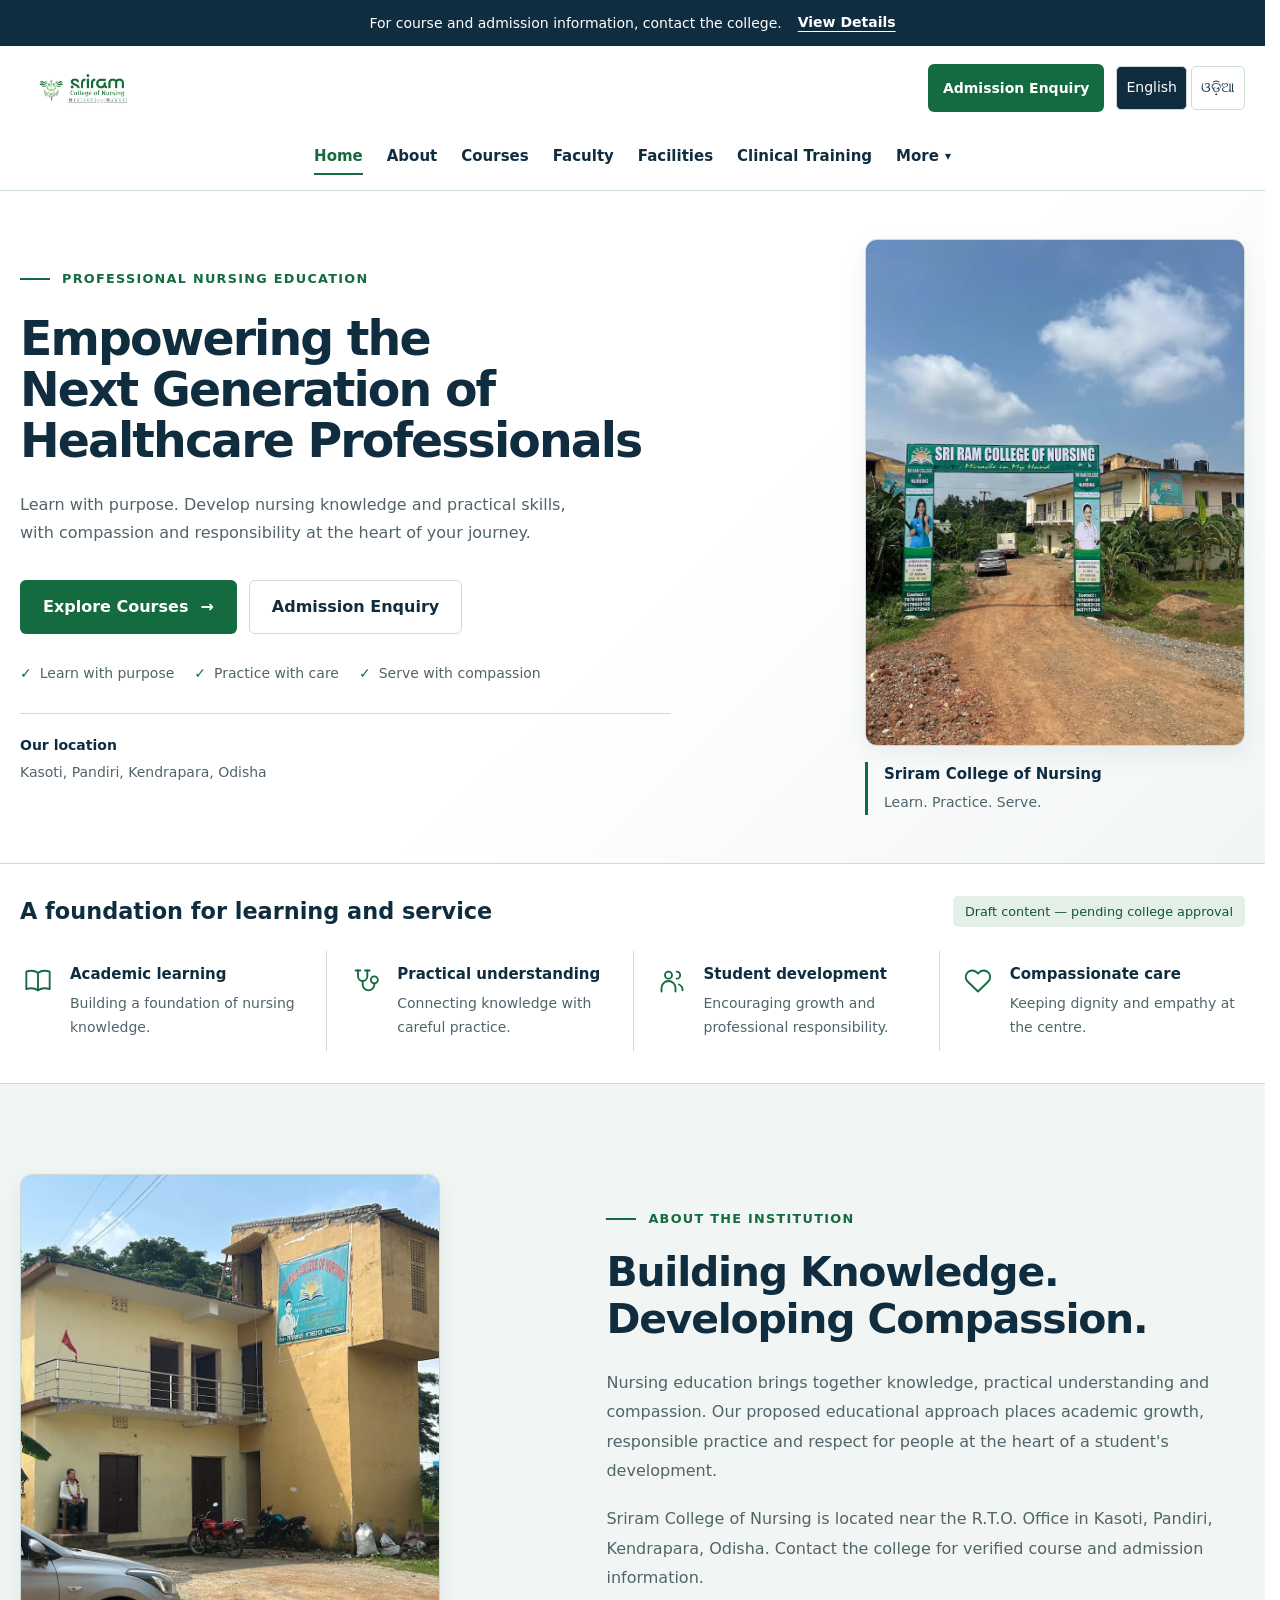
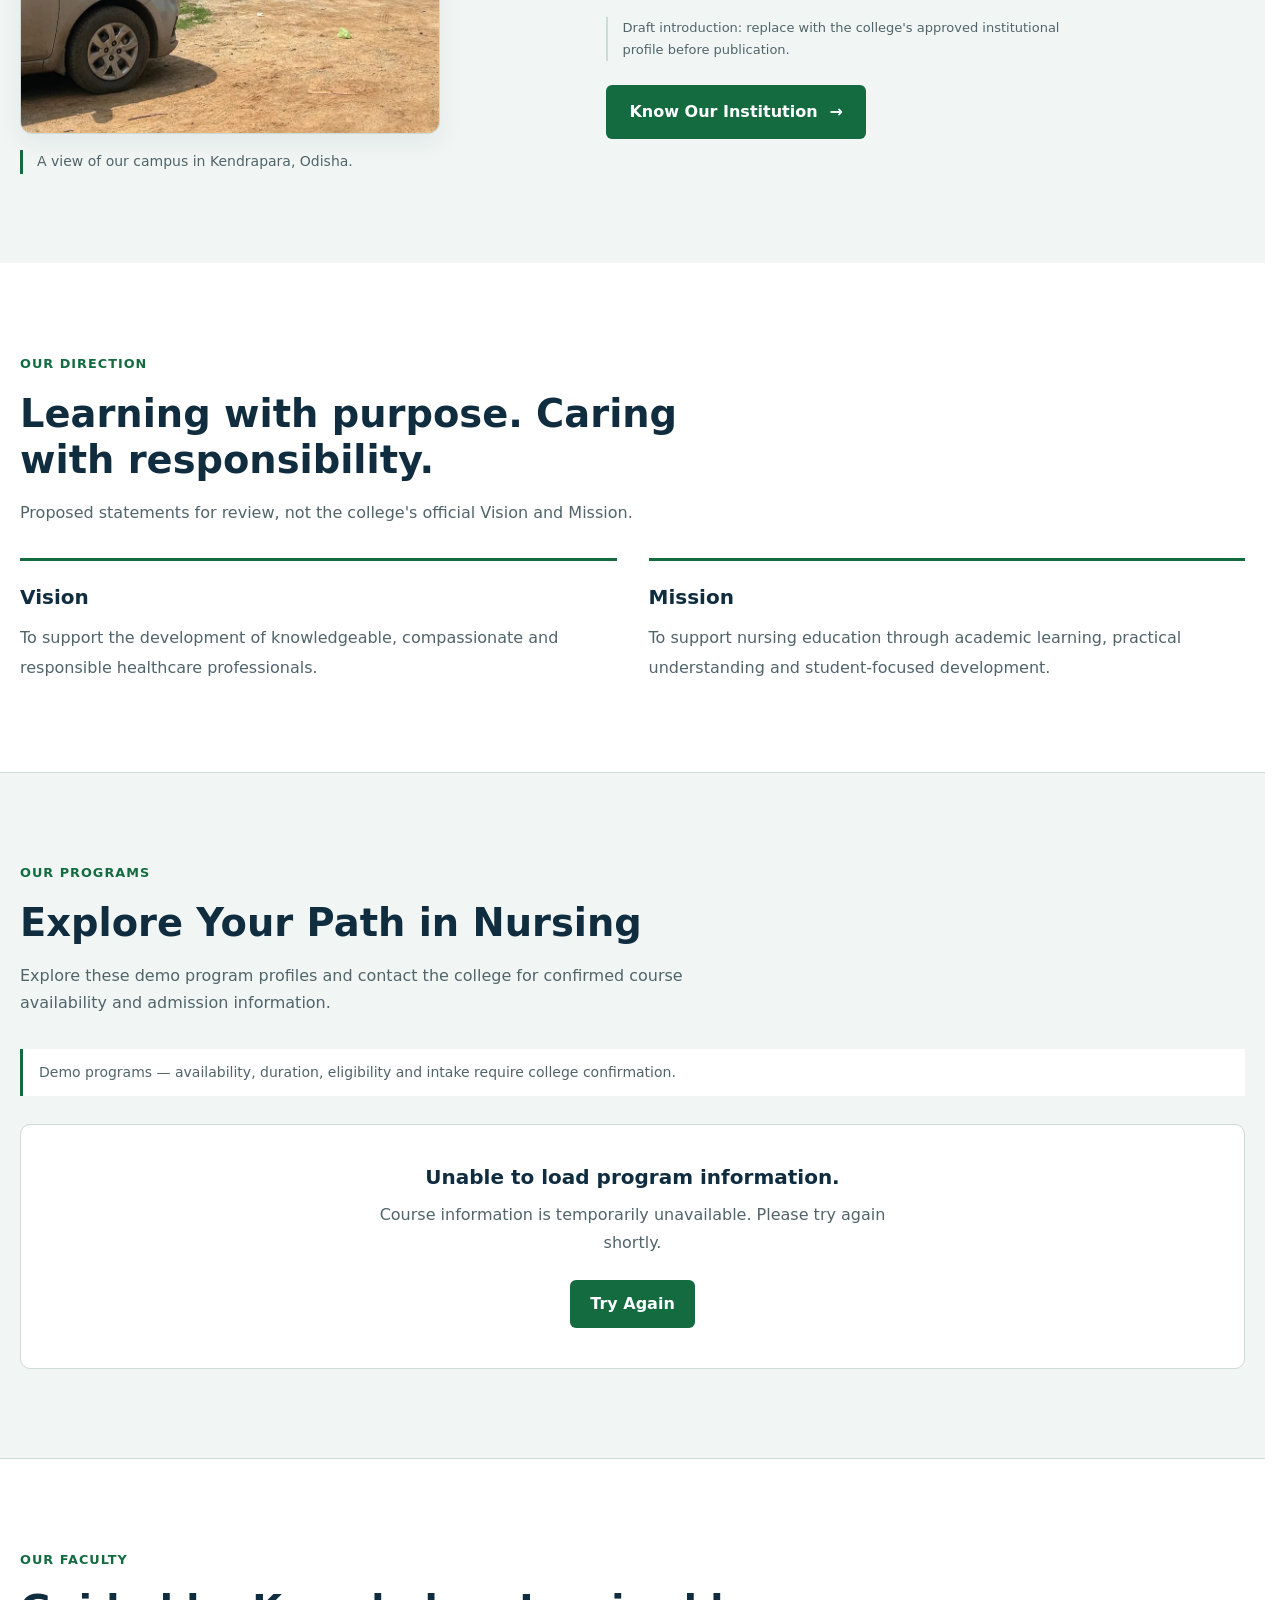
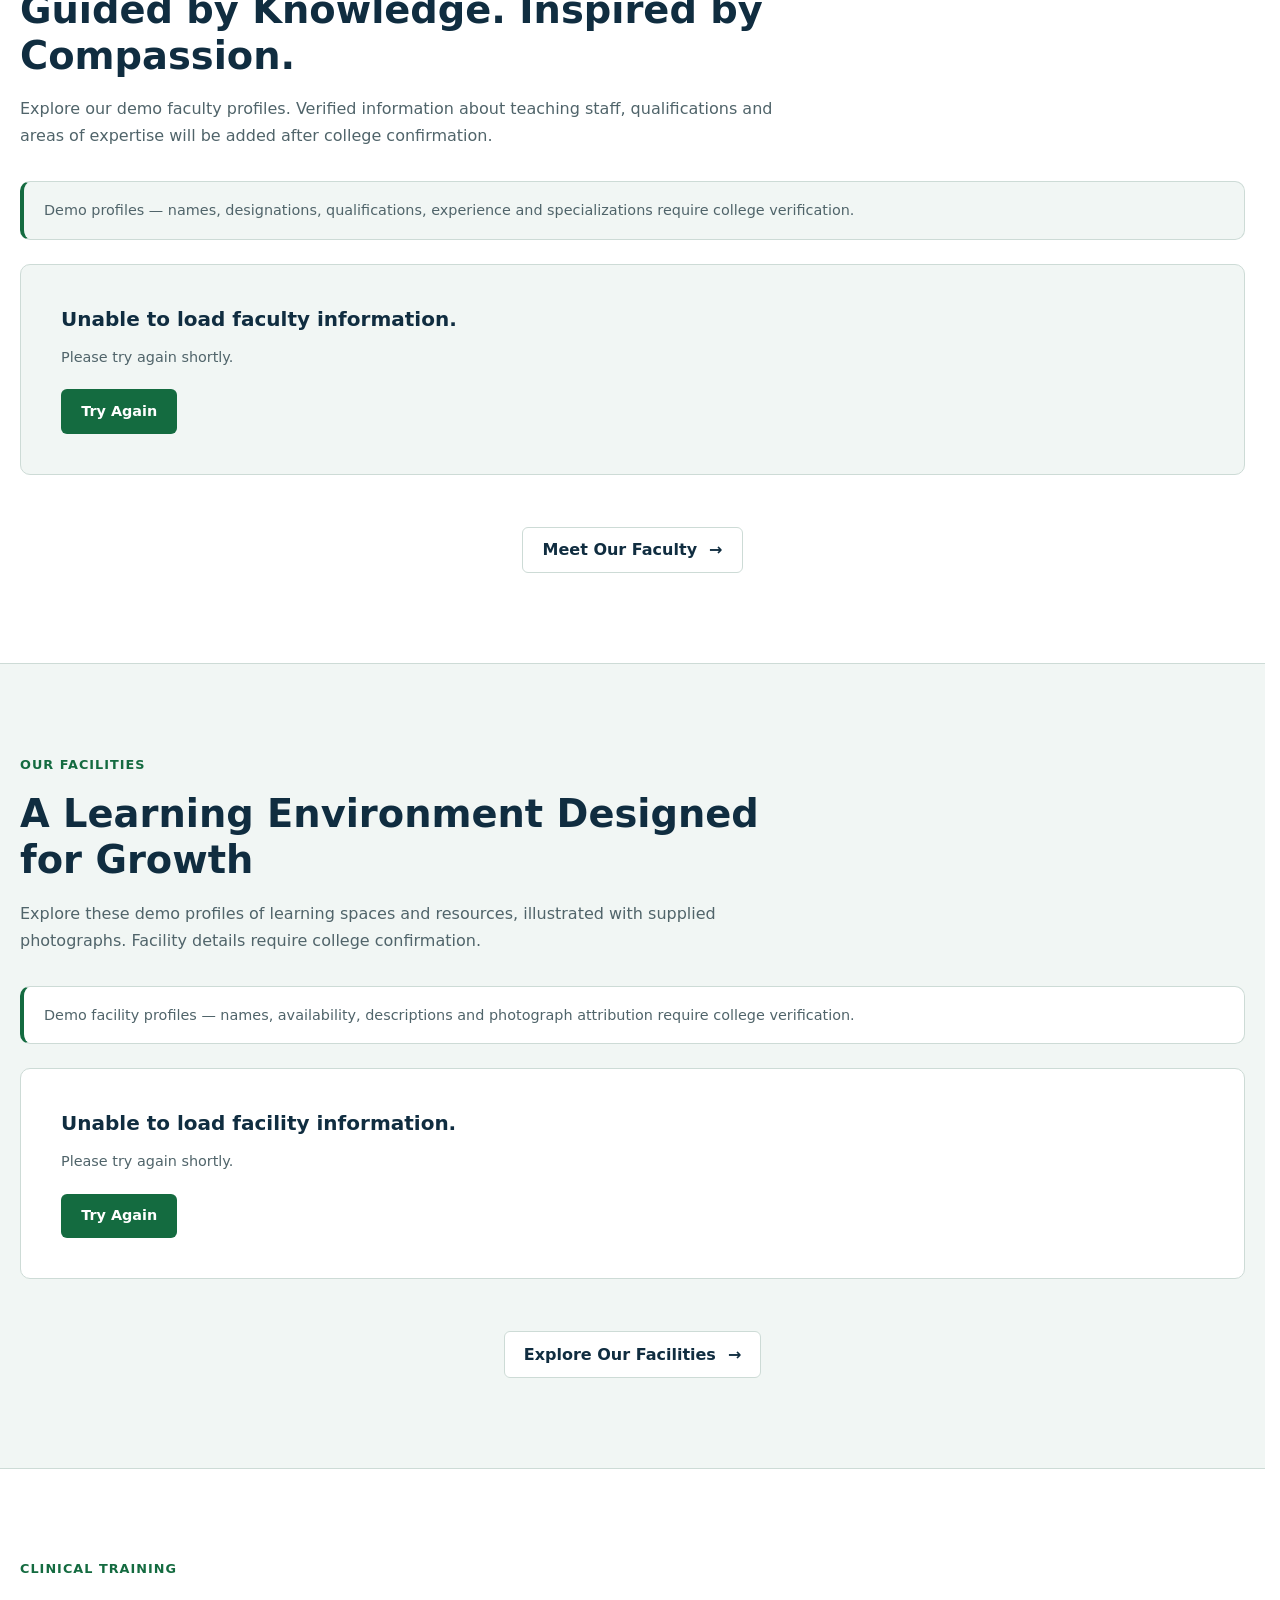
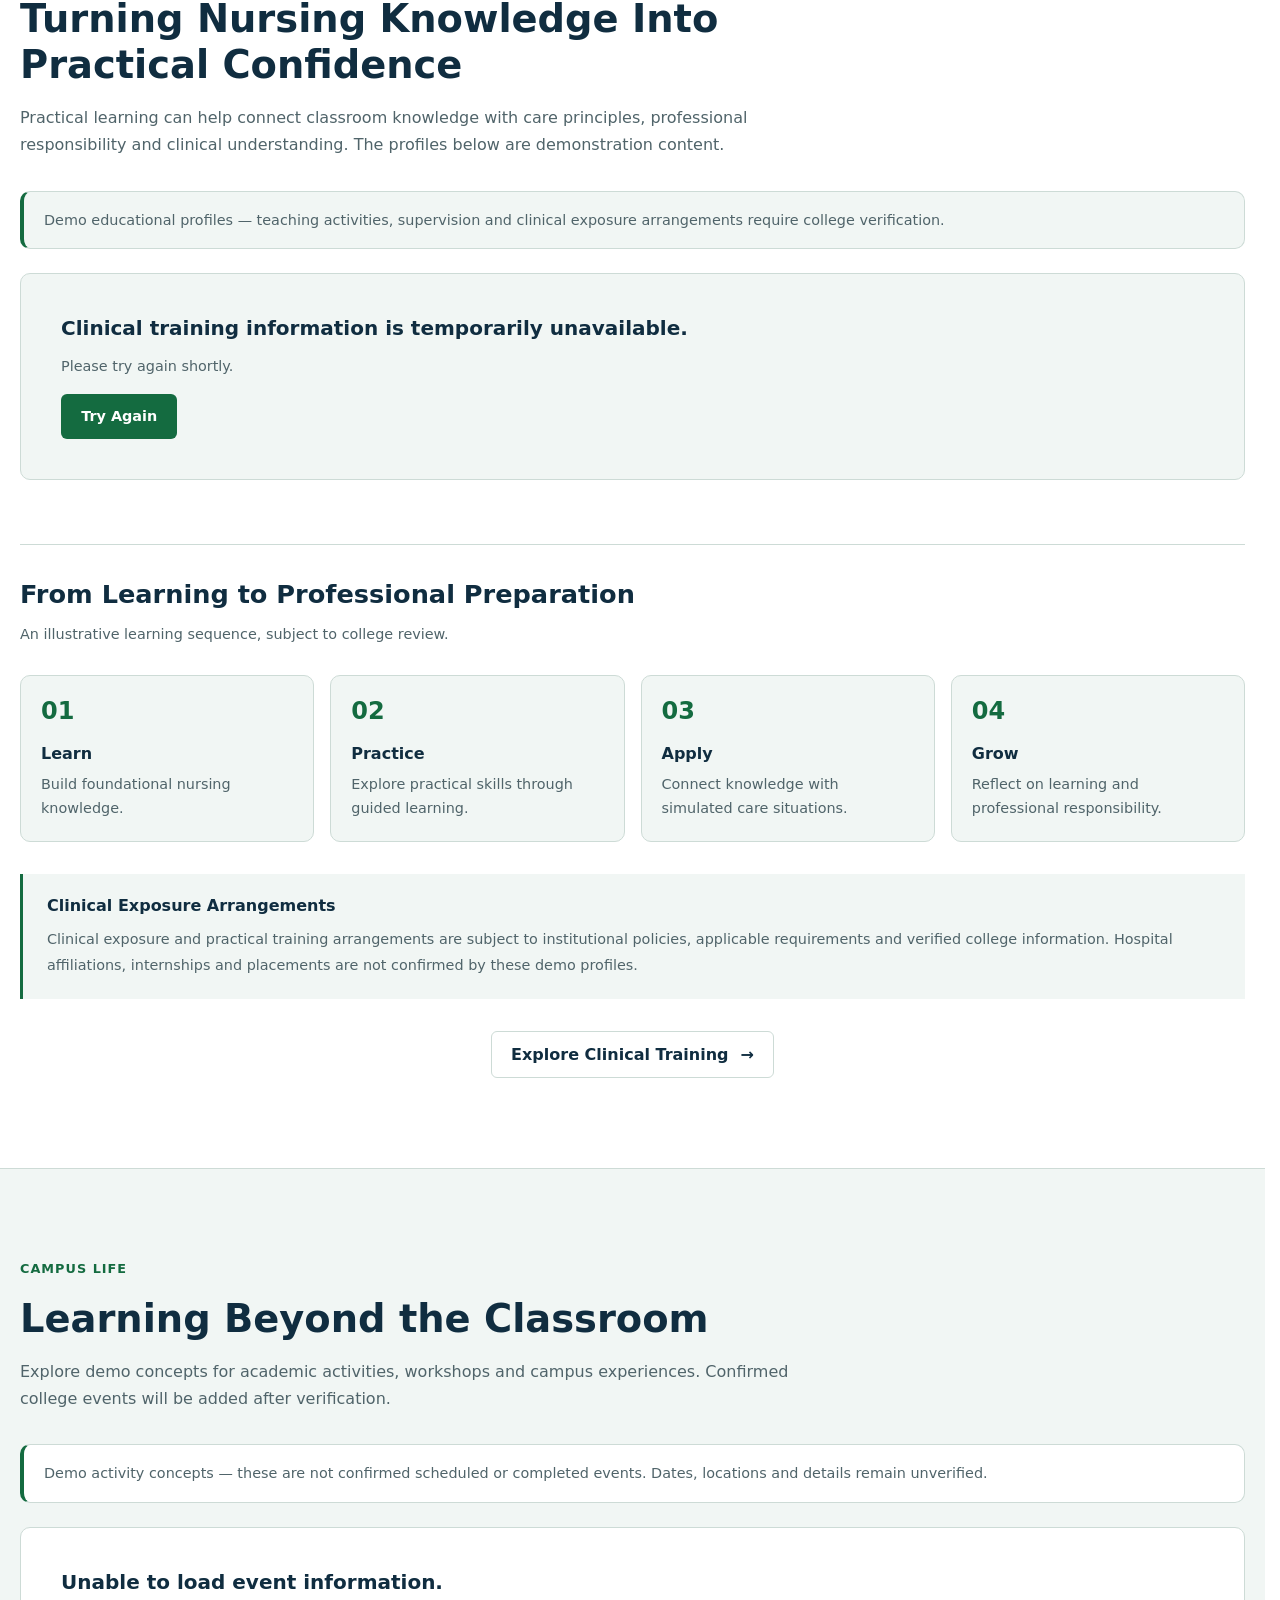
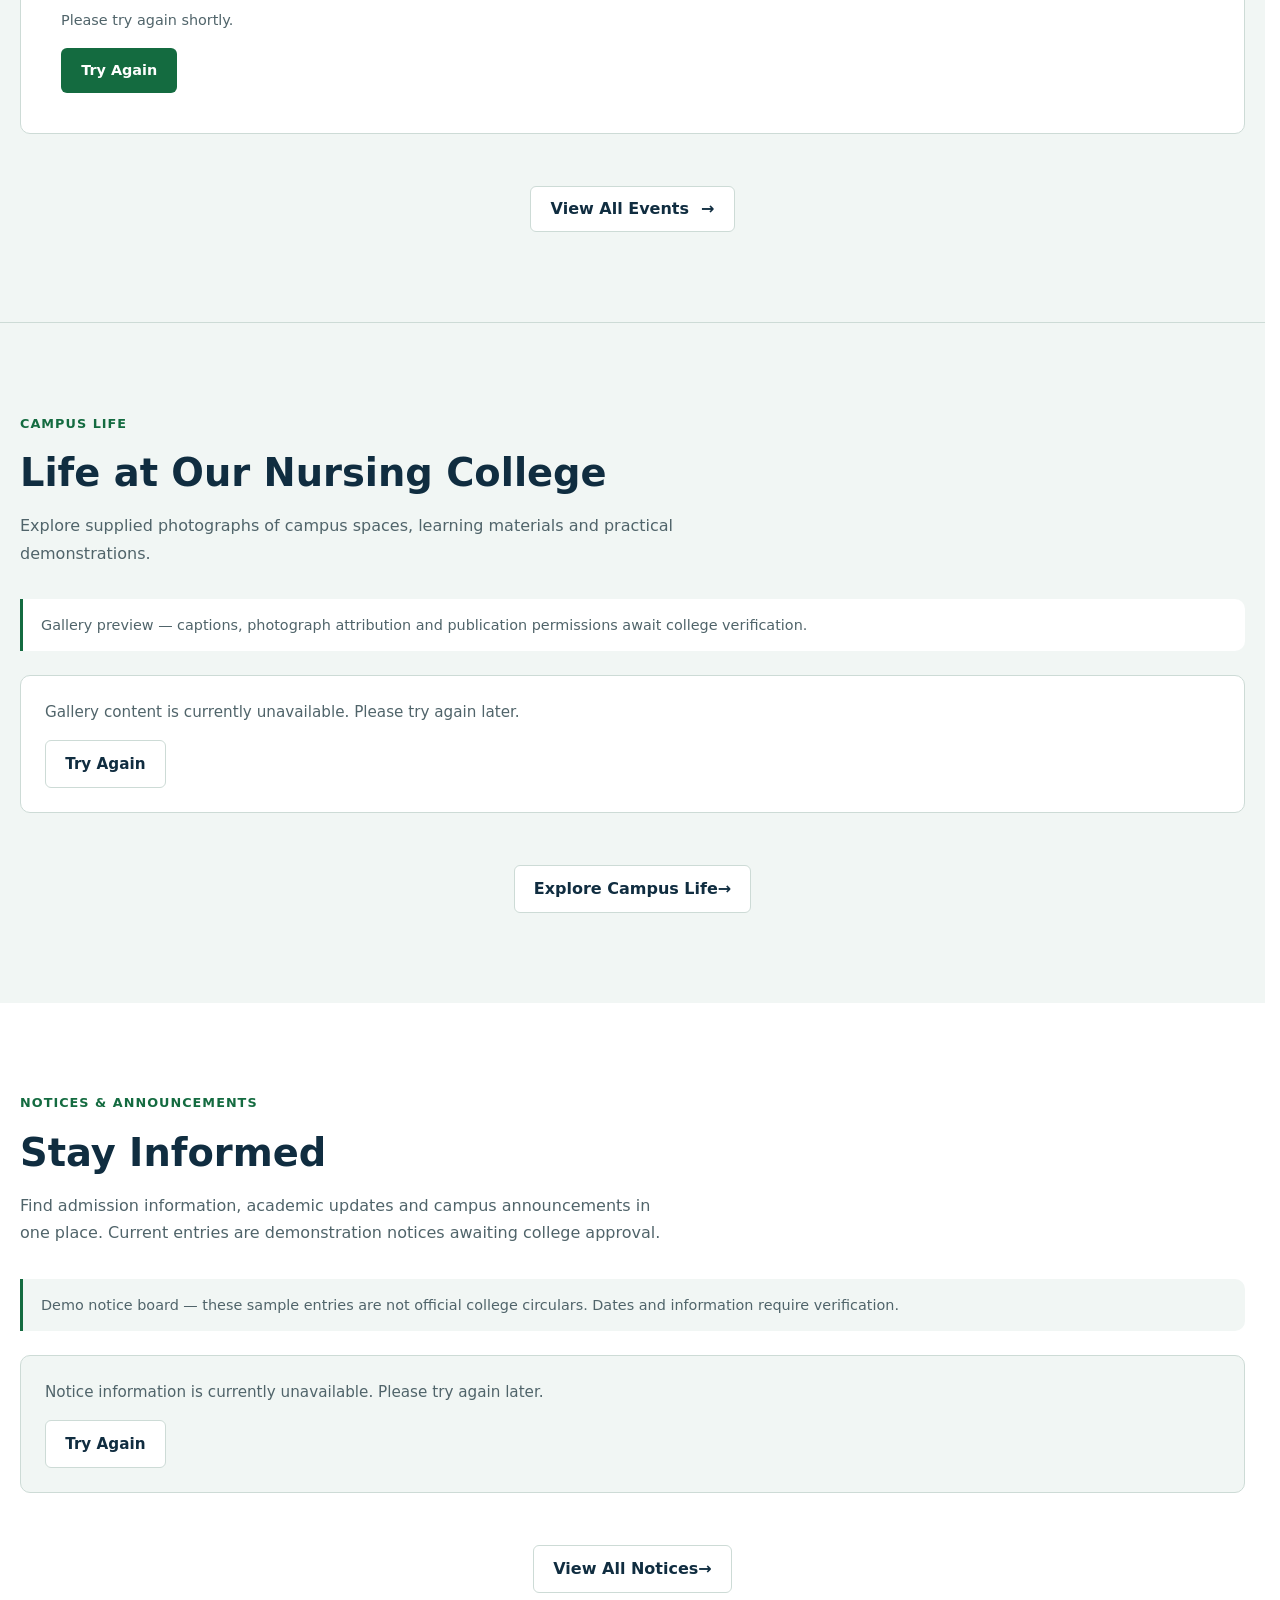
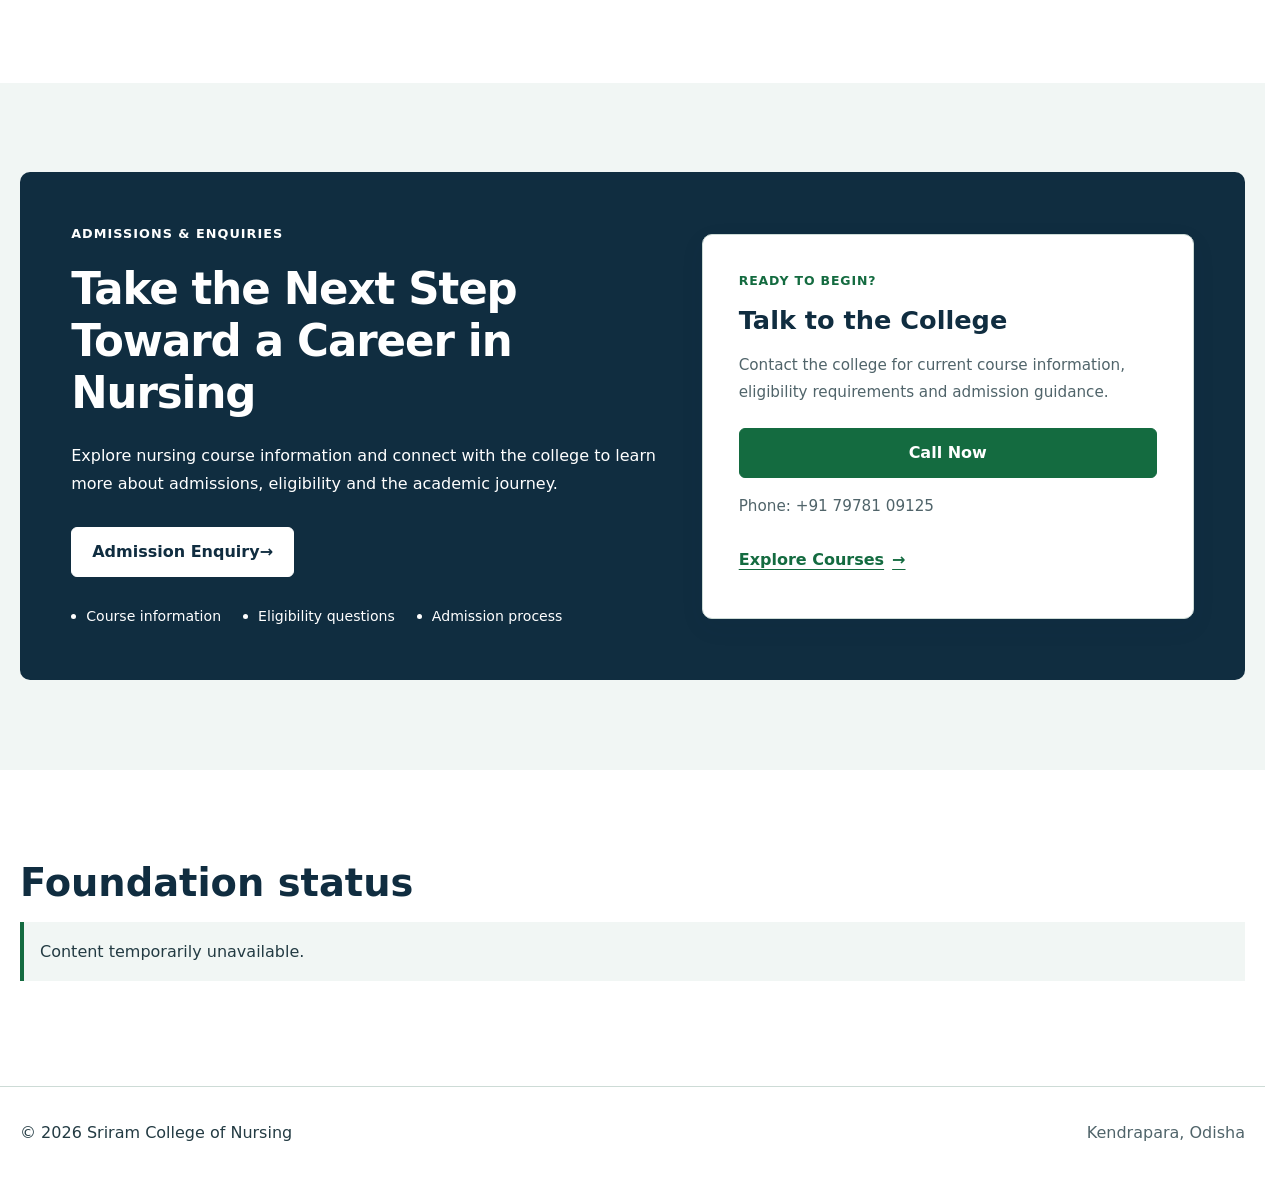
==== frontend/index.html @ dc79f6b2 "Initial commit with Vercel configuration" ====
<!doctype html>
<html lang="en">
<head>
  <meta charset="utf-8">
  <meta name="viewport" content="width=device-width, initial-scale=1">

  <title>Sriram College of Nursing | Nursing Education in Kendrapara</title>
  <meta
    name="description"
    content="Explore Sriram College of Nursing in Kasoti, Pandiri, Kendrapara, Odisha. Contact the college for verified course and admission information."
  >
  <meta name="robots" content="noindex,nofollow">
  <meta name="theme-color" content="#102d40">

  <!-- CHANGE BEFORE PUBLISHING:
       Replace example.invalid with the approved domain.
       Remove noindex after verifying all public content. -->
  <link rel="canonical" href="https://example.invalid/">
  <meta property="og:title" content="Sriram College of Nursing">
  <meta
    property="og:description"
    content="Nursing education in Kendrapara, Odisha. Contact the college for course and admission information."
  >
  <meta property="og:type" content="website">
  <meta property="og:url" content="https://example.invalid/">
  <meta
    property="og:image"
    content="https://example.invalid/assets/images/hero/campus-entrance.jpeg"
  >

  <!-- CHANGE BEFORE PUBLISHING: use an approved college favicon. -->
  <link rel="icon" href="assets/icons/favicon.svg" type="image/svg+xml">

  <link rel="stylesheet" href="css/style.css">
  <link rel="stylesheet" href="css/responsive.css">
  <link rel="stylesheet" href="css/animations.css">

  <script defer src="js/api.js"></script>
  <script defer src="js/main.js"></script>
  <script defer src="js/home.js"></script>
  <script defer src="js/courses.js"></script>
  <script defer src="js/faculty.js"></script>
  <script defer src="js/facilities.js"></script>
  <script defer src="js/clinical-training.js"></script>
  <script defer src="js/events.js"></script>
  <script defer src="js/gallery.js"></script>
  <script defer src="js/notices.js"></script>

  <!-- Add js/faculty.js here after creating that file in the next steps. -->
</head>

<body>
  <a class="skip-link" href="#main" data-i18n="skip">
    Skip to content
  </a>

  <!-- main.js replaces this fallback with shared navigation. -->
  <header class="site-header" id="site-header">
    <div class="announcement-bar">
      <div class="container">
        <!-- CHANGE BEFORE PUBLISHING: use an approved announcement. -->
        <p class="announcement-text">
          For course and admission information, contact the college.
        </p>
      </div>
    </div>

    <nav class="main-navbar" aria-label="Primary navigation">
      <div class="container navbar-inner">
        <a
          class="navbar-brand"
          href="index.html"
          aria-label="Sriram College of Nursing home"
        >
          <img
            class="navbar-logo"
            src="assets/images/logo/college-logo.jpeg"
            alt="Sriram College of Nursing — Healing Hands"
            width="864"
            height="417"
          >
        </a>

        <div class="header-fallback-links">
          <a href="index.html">Home</a>
          <a href="contact.html">Contact</a>
        </div>

        <div
          class="language-switch"
          role="group"
          aria-label="Choose language / ଭାଷା ବାଛନ୍ତୁ"
        >
          <button
            type="button"
            data-language="en"
            aria-pressed="true"
            lang="en"
          >
            English
          </button>

          <button
            type="button"
            data-language="or"
            aria-pressed="false"
            lang="or"
          >
            ଓଡ଼ିଆ
          </button>
        </div>
      </div>
    </nav>
  </header>

  <main id="main" tabindex="-1">

    <!-- HERO
         CHANGE BEFORE PUBLISHING: approve introductory copy. -->
    <section class="college-hero" aria-labelledby="hero-title">
      <div class="container college-hero-grid">
        <div class="college-hero-content">
          <p class="hero-eyebrow" data-hero-text="eyebrow">
            Professional Nursing Education
          </p>

          <h1 class="hero-title" id="hero-title" data-hero-text="title">
            Empowering the Next Generation of Healthcare Professionals
          </h1>

          <p class="hero-description" data-hero-text="description">
            Learn with purpose. Develop nursing knowledge and practical
            skills, with compassion and responsibility at the heart
            of your journey.
          </p>

          <div class="hero-actions">
            <a
              class="btn btn-primary hero-button"
              href="courses.html"
              data-header-link
            >
              <span data-hero-text="explore">Explore Courses</span>
              <span class="hero-button-arrow" aria-hidden="true">→</span>
            </a>

            <a
              class="btn btn-secondary hero-button"
              href="contact.html#admission"
              data-admission-link
              data-header-link
            >
              <span data-hero-text="admission">Admission Enquiry</span>
            </a>
          </div>

          <ul class="hero-values" aria-label="Educational values">
            <li>
              <span class="hero-value-mark" aria-hidden="true">✓</span>
              <span data-hero-text="valueLearn">Learn with purpose</span>
            </li>
            <li>
              <span class="hero-value-mark" aria-hidden="true">✓</span>
              <span data-hero-text="valuePractice">Practice with care</span>
            </li>
            <li>
              <span class="hero-value-mark" aria-hidden="true">✓</span>
              <span data-hero-text="valueServe">Serve with compassion</span>
            </li>
          </ul>

          <p class="hero-location">
            <span class="hero-location-label" data-hero-text="locationLabel">
              Our location
            </span>
            <span data-hero-text="location">
              Kasoti, Pandiri, Kendrapara, Odisha
            </span>
          </p>
        </div>

        <figure class="hero-visual">
          <div class="hero-image-frame">
            <img
              class="hero-campus-image"
              id="hero-campus-image"
              src="assets/images/hero/campus-entrance.jpeg"
              alt="Entrance gate and campus buildings of Sriram College of Nursing"
              width="864"
              height="1152"
              loading="eager"
              decoding="async"
              fetchpriority="high"
            >

            <div class="hero-image-fallback" hidden>
              <span class="hero-fallback-name" data-hero-text="collegeName">
                Sriram College of Nursing
              </span>
              <p data-hero-text="imageUnavailable">
                Campus photograph temporarily unavailable.
              </p>
            </div>
          </div>

          <figcaption class="hero-image-caption">
            <span class="hero-caption-title" data-hero-text="collegeName">
              Sriram College of Nursing
            </span>
            <span class="hero-caption-subtitle" data-hero-text="caption">
              Learn. Practice. Serve.
            </span>
          </figcaption>
        </figure>
      </div>
    </section>

    <!-- TRUST INFORMATION
         CHANGE BEFORE PUBLISHING: approve educational focus. -->
    <section
      class="institution-trust"
      aria-labelledby="institution-trust-title"
    >
      <div class="container">
        <div class="trust-strip-heading">
          <h2
            id="institution-trust-title"
            data-institution-text="trustTitle"
          >
            A foundation for learning and service
          </h2>

          <span class="badge" data-institution-text="draftLabel">
            Draft content — pending college approval
          </span>
        </div>

        <ul class="institution-trust-grid">
          <li class="institution-trust-item" data-reveal>
            <span class="institution-trust-icon" aria-hidden="true">
              <svg
                width="28" height="28" viewBox="0 0 24 24"
                fill="none" stroke="currentColor" stroke-width="1.6"
                stroke-linecap="round" stroke-linejoin="round"
                focusable="false"
              >
                <path d="M12 5v15"></path>
                <path d="M12 5C9 3 5 3 2 4v15c3-1 7-1 10 1"></path>
                <path d="M12 5c3-2 7-2 10-1v15c-3-1-7-1-10 1"></path>
              </svg>
            </span>
            <div>
              <h3 data-institution-text="trustAcademicTitle">
                Academic learning
              </h3>
              <p data-institution-text="trustAcademicDescription">
                Building a foundation of nursing knowledge.
              </p>
            </div>
          </li>

          <li class="institution-trust-item" data-reveal>
            <span class="institution-trust-icon" aria-hidden="true">
              <svg
                width="28" height="28" viewBox="0 0 24 24"
                fill="none" stroke="currentColor" stroke-width="1.6"
                stroke-linecap="round" stroke-linejoin="round"
                focusable="false"
              >
                <path d="M6 3v5a4 4 0 0 0 8 0V3"></path>
                <path d="M4 3h4M12 3h4M10 12v3a5 5 0 0 0 10 0v-1"></path>
                <circle cx="20" cy="11" r="3"></circle>
              </svg>
            </span>
            <div>
              <h3 data-institution-text="trustPracticeTitle">
                Practical understanding
              </h3>
              <p data-institution-text="trustPracticeDescription">
                Connecting knowledge with careful practice.
              </p>
            </div>
          </li>

          <li class="institution-trust-item" data-reveal>
            <span class="institution-trust-icon" aria-hidden="true">
              <svg
                width="28" height="28" viewBox="0 0 24 24"
                fill="none" stroke="currentColor" stroke-width="1.6"
                stroke-linecap="round" stroke-linejoin="round"
                focusable="false"
              >
                <circle cx="9" cy="7" r="3"></circle>
                <path d="M3 21v-3a6 6 0 0 1 12 0v3"></path>
                <path d="M16 4a3 3 0 0 1 0 6M18 15a5 5 0 0 1 3 5"></path>
              </svg>
            </span>
            <div>
              <h3 data-institution-text="trustGuidanceTitle">
                Student development
              </h3>
              <p data-institution-text="trustGuidanceDescription">
                Encouraging growth and professional responsibility.
              </p>
            </div>
          </li>

          <li class="institution-trust-item" data-reveal>
            <span class="institution-trust-icon" aria-hidden="true">
              <svg
                width="28" height="28" viewBox="0 0 24 24"
                fill="none" stroke="currentColor" stroke-width="1.6"
                stroke-linecap="round" stroke-linejoin="round"
                focusable="false"
              >
                <path d="M20.8 4.6a5.5 5.5 0 0 0-7.8 0L12 5.7l-1.1-1.1a5.5 5.5 0 0 0-7.8 7.8L12 21l8.8-8.6a5.5 5.5 0 0 0 0-7.8Z"></path>
              </svg>
            </span>
            <div>
              <h3 data-institution-text="trustCareTitle">
                Compassionate care
              </h3>
              <p data-institution-text="trustCareDescription">
                Keeping dignity and empathy at the centre.
              </p>
            </div>
          </li>
        </ul>
      </div>
    </section>

    <!-- ABOUT THE INSTITUTION -->
    <section
      class="institution-about section"
      id="about"
      aria-labelledby="institution-about-title"
    >
      <div class="container institution-about-grid">
        <figure class="institution-about-visual" data-reveal>
          <div class="institution-about-image-frame">
            <img
              class="institution-about-image"
              src="assets/images/hero/campus-building.jpeg"
              alt="Exterior of the Sriram College of Nursing campus building"
              width="864"
              height="1152"
              loading="lazy"
              decoding="async"
              data-institution-image
            >
            <div class="institution-image-fallback" hidden>
              <p data-institution-text="imageUnavailable">
                Campus photograph temporarily unavailable.
              </p>
            </div>
          </div>
          <figcaption data-institution-text="imageCaption">
            A view of our campus in Kendrapara, Odisha.
          </figcaption>
        </figure>

        <div class="institution-about-content" data-reveal>
          <p class="hero-eyebrow" data-institution-text="aboutEyebrow">
            About the Institution
          </p>

          <h2
            class="institution-about-title"
            id="institution-about-title"
            data-institution-text="aboutTitle"
          >
            Building Knowledge. Developing Compassion.
          </h2>

          <!-- CHANGE BEFORE PUBLISHING: replace the draft profile. -->
          <p
            class="institution-about-description"
            data-institution-text="aboutDescription"
          >
            Nursing education brings together knowledge, practical
            understanding and compassion. Our proposed educational
            approach places academic growth, responsible practice and
            respect for people at the heart of a student's development.
          </p>

          <p
            class="institution-about-description"
            data-institution-text="aboutLocation"
          >
            Sriram College of Nursing is located near the R.T.O. Office
            in Kasoti, Pandiri, Kendrapara, Odisha. Contact the college
            for verified course and admission information.
          </p>

          <p
            class="institution-draft-note"
            data-institution-text="draftNote"
          >
            Draft introduction: replace with the college's approved
            institutional profile before publication.
          </p>

          <a
            class="btn btn-primary hero-button institution-about-link"
            href="about.html"
            data-header-link
          >
            <span data-institution-text="aboutCta">
              Know Our Institution
            </span>
            <span class="hero-button-arrow" aria-hidden="true">→</span>
          </a>
        </div>
      </div>
    </section>

    <!-- VISION AND MISSION
         CHANGE BEFORE PUBLISHING: proposed statements only. -->
    <section
      class="institution-purpose section"
      aria-labelledby="institution-purpose-title"
    >
      <div class="container">
        <div class="section-header" data-reveal>
          <p class="section-label" data-institution-text="purposeEyebrow">
            Our Direction
          </p>

          <h2
            id="institution-purpose-title"
            data-institution-text="purposeTitle"
          >
            Learning with purpose. Caring with responsibility.
          </h2>

          <p
            class="section-description"
            data-institution-text="purposeNote"
          >
            Proposed statements for review, not the college's official
            Vision and Mission.
          </p>
        </div>

        <div class="institution-purpose-grid">
          <article class="institution-purpose-block" data-reveal>
            <h3 data-institution-text="visionTitle">Vision</h3>
            <p data-institution-text="visionDescription">
              To support the development of knowledgeable,
              compassionate and responsible healthcare professionals.
            </p>
          </article>

          <article class="institution-purpose-block" data-reveal>
            <h3 data-institution-text="missionTitle">Mission</h3>
            <p data-institution-text="missionDescription">
              To support nursing education through academic learning,
              practical understanding and student-focused development.
            </p>
          </article>
        </div>
      </div>
    </section>

    <!-- COURSES / PROGRAMS
         Cards are rendered from /api/courses.
         CHANGE BEFORE PUBLISHING: confirm program information. -->
    <section
      class="courses-section section"
      id="courses"
      aria-labelledby="courses-title"
    >
      <div class="container">
        <header class="section-header" data-reveal>
          <p class="section-label" data-courses-text="eyebrow">
            Our Programs
          </p>

          <h2 id="courses-title" data-courses-text="title">
            Explore Your Path in Nursing
          </h2>

          <p class="section-description" data-courses-text="description">
            Explore these demo program profiles and contact the college
            for confirmed course availability and admission information.
          </p>
        </header>

        <p class="courses-demo-note" data-courses-text="demoNotice">
          Demo programs — availability, duration, eligibility and intake
          require college confirmation.
        </p>

        <div
          class="courses-status"
          id="courses-status"
          role="status"
          aria-live="polite"
          aria-atomic="true"
        >
          <p data-courses-text="initialStatus">
            Program information will load here.
          </p>
        </div>

        <div
          class="courses-grid"
          id="courses-grid"
          aria-busy="false"
        ></div>

        <noscript>
          <div class="courses-noscript">
            <p>
              JavaScript is required to load program information.
              Please contact the college for verified details.
            </p>
            <p lang="or">
              ପାଠ୍ୟକ୍ରମ ସୂଚନା ଦେଖିବା ପାଇଁ JavaScript ଆବଶ୍ୟକ।
              ଯାଞ୍ଚ ହୋଇଥିବା ବିବରଣୀ ପାଇଁ କଲେଜକୁ ଯୋଗାଯୋଗ କରନ୍ତୁ।
            </p>
            <a class="btn btn-secondary" href="contact.html">
              Contact the College / କଲେଜକୁ ଯୋଗାଯୋଗ କରନ୍ତୁ
            </a>
          </div>
        </noscript>
      </div>
    </section>

    <!-- FACULTY / TEACHING EXCELLENCE
         CHANGE BEFORE PUBLISHING:
         Replace demo records in backend/data/faculty.json with
         verified college information and approved photographs. -->
    <section
      id="faculty"
      class="faculty-section section"
      aria-labelledby="faculty-title"
    >
      <div class="container">
        <header class="section-header" data-reveal>
          <p class="section-label" data-faculty-text="eyebrow">
            Our Faculty
          </p>

          <h2 id="faculty-title" data-faculty-text="title">
            Guided by Knowledge. Inspired by Compassion.
          </h2>

          <!-- CHANGE BEFORE PUBLISHING:
               Have the college approve the introductory copy. -->
          <p class="section-description" data-faculty-text="description">
            Explore our demo faculty profiles. Verified information about
            teaching staff, qualifications and areas of expertise will be
            added after college confirmation.
          </p>
        </header>

        <p class="faculty-demo-note" data-faculty-text="demoNotice">
          Demo profiles — names, designations, qualifications, experience
          and specializations require college verification.
        </p>

        <div
          id="faculty-status"
          class="faculty-status"
          role="status"
          aria-live="polite"
          aria-atomic="true"
        >
          <p data-faculty-text="initialStatus">
            Faculty information will load here.
          </p>
        </div>

        <!-- Individual faculty records are rendered from /api/faculty. -->
        <div
          id="faculty-grid"
          class="faculty-grid"
          aria-busy="false"
        ></div>

        <div class="faculty-section-actions">
          <a
            class="btn btn-secondary"
            href="faculty.html"
            data-header-link
          >
            <span data-faculty-text="meetFaculty">Meet Our Faculty</span>
            <span aria-hidden="true">→</span>
          </a>
        </div>

        <noscript>
          <div class="faculty-noscript">
            <p>
              JavaScript is required to load faculty profiles.
              Please contact the college for faculty information.
            </p>
            <p lang="or">
              ଅଧ୍ୟାପକଙ୍କ ପରିଚୟ ଦେଖିବା ପାଇଁ ଜାଭାସ୍କ୍ରିପ୍ଟ ଆବଶ୍ୟକ।
              ଅଧ୍ୟାପକଙ୍କ ସମ୍ବନ୍ଧୀୟ ତଥ୍ୟ ପାଇଁ କଲେଜ ସହ ଯୋଗାଯୋଗ କରନ୍ତୁ।
            </p>
            <a class="btn btn-primary" href="contact.html">
              Contact / ଯୋଗାଯୋଗ
            </a>
          </div>
        </noscript>
      </div>
    </section>
    <!-- FACILITIES / LEARNING ENVIRONMENT
     CHANGE BEFORE PUBLISHING:
     Verify records in backend/data/facilities.json.
     Confirm facility names, descriptions and photograph permissions. -->
<section
  id="facilities"
  class="facilities-section section"
  aria-labelledby="facilities-title"
>
  <div class="container">
    <header class="section-header" data-reveal>
      <p class="section-label" data-facilities-text="eyebrow">
        Our Facilities
      </p>

      <h2 id="facilities-title" data-facilities-text="title">
        A Learning Environment Designed for Growth
      </h2>

      <!-- CHANGE BEFORE PUBLISHING: approve introductory copy. -->
      <p
        class="section-description"
        data-facilities-text="description"
      >
        Explore these demo profiles of learning spaces and resources,
        illustrated with supplied photographs. Facility details require
        college confirmation.
      </p>
    </header>

    <p
      class="facilities-demo-note"
      data-facilities-text="demoNotice"
    >
      Demo facility profiles — names, availability, descriptions and
      photograph attribution require college verification.
    </p>

    <div
      id="facilities-status"
      class="facilities-status"
      role="status"
      aria-live="polite"
      aria-atomic="true"
    >
      <p data-facilities-text="initialStatus">
        Facility information will load here.
      </p>
    </div>

    <!-- facilities.js renders the featured facility and supporting
         cards from /api/facilities. No individual records belong here. -->
    <div
      id="facilities-grid"
      class="facilities-grid"
      aria-busy="false"
    ></div>

    <div class="facilities-section-actions">
      <a
        class="btn btn-secondary"
        href="facilities.html"
        data-header-link
      >
        <span data-facilities-text="exploreFacilities">
          Explore Our Facilities
        </span>
        <span aria-hidden="true">→</span>
      </a>
    </div>

    <noscript>
      <div class="facilities-noscript">
        <p>
          JavaScript is required to load facility profiles.
          Contact the college for verified facility information.
        </p>
        <p lang="or">
          ସୁବିଧାଗୁଡ଼ିକର ପରିଚୟ ଦେଖିବା ପାଇଁ ଜାଭାସ୍କ୍ରିପ୍ଟ ଆବଶ୍ୟକ।
          ଯାଞ୍ଚ ହୋଇଥିବା ତଥ୍ୟ ପାଇଁ କଲେଜ ସହ ଯୋଗାଯୋଗ କରନ୍ତୁ।
        </p>
        <a class="btn btn-primary" href="contact.html">
          Contact / ଯୋଗାଯୋଗ
        </a>
      </div>
    </noscript>
  </div>
</section>
<!-- CLINICAL TRAINING / PRACTICAL EXPOSURE
     CHANGE BEFORE PUBLISHING:
     Verify records in backend/data/clinical-training.json.
     Approve educational copy and confirm photograph permissions.
     Hospital affiliations and placement arrangements are unconfirmed. -->
<section
  id="clinical-training"
  class="clinical-training-section section"
  aria-labelledby="clinical-training-title"
>
  <div class="container">
    <header class="section-header" data-reveal>
      <p class="section-label" data-clinical-text="eyebrow">
        Clinical Training
      </p>

      <h2
        id="clinical-training-title"
        data-clinical-text="title"
      >
        Turning Nursing Knowledge Into Practical Confidence
      </h2>

      <p
        class="section-description"
        data-clinical-text="description"
      >
        Practical learning can help connect classroom knowledge with
        care principles, professional responsibility and clinical
        understanding. The profiles below are demonstration content.
      </p>
    </header>

    <p class="clinical-demo-note" data-clinical-text="demoNotice">
      Demo educational profiles — teaching activities, supervision and
      clinical exposure arrangements require college verification.
    </p>

    <div
      id="clinical-training-status"
      class="clinical-status"
      role="status"
      aria-live="polite"
      aria-atomic="true"
    >
      <p data-clinical-text="initialStatus">
        Clinical training information will load here.
      </p>
    </div>

    <!-- JavaScript renders the feature image and educational profiles
         from /api/clinical-training. Do not duplicate records here. -->
    <div
      id="clinical-training-content"
      class="clinical-training-layout"
      aria-busy="false"
    ></div>

    <!-- Proposed educational principles, not guaranteed outcomes.
         CHANGE BEFORE PUBLISHING: obtain college approval. -->
    <div class="clinical-process">
      <h3
        id="clinical-process-title"
        data-clinical-text="processTitle"
      >
        From Learning to Professional Preparation
      </h3>

      <p
        class="clinical-process-note"
        data-clinical-text="processNote"
      >
        An illustrative learning sequence, subject to college review.
      </p>

      <ol
        class="clinical-process-list"
        aria-labelledby="clinical-process-title"
      >
        <li class="clinical-process-step">
          <span class="clinical-step-number" aria-hidden="true">01</span>
          <div>
            <h4 data-clinical-text="learnTitle">Learn</h4>
            <p data-clinical-text="learnDescription">
              Build foundational nursing knowledge.
            </p>
          </div>
        </li>

        <li class="clinical-process-step">
          <span class="clinical-step-number" aria-hidden="true">02</span>
          <div>
            <h4 data-clinical-text="practiceTitle">Practice</h4>
            <p data-clinical-text="practiceDescription">
              Explore practical skills through guided learning.
            </p>
          </div>
        </li>

        <li class="clinical-process-step">
          <span class="clinical-step-number" aria-hidden="true">03</span>
          <div>
            <h4 data-clinical-text="applyTitle">Apply</h4>
            <p data-clinical-text="applyDescription">
              Connect knowledge with simulated care situations.
            </p>
          </div>
        </li>

        <li class="clinical-process-step">
          <span class="clinical-step-number" aria-hidden="true">04</span>
          <div>
            <h4 data-clinical-text="growTitle">Grow</h4>
            <p data-clinical-text="growDescription">
              Reflect on learning and professional responsibility.
            </p>
          </div>
        </li>
      </ol>
    </div>

    <aside
      class="clinical-arrangements-note"
      aria-labelledby="clinical-arrangements-title"
    >
      <h3
        id="clinical-arrangements-title"
        data-clinical-text="arrangementsTitle"
      >
        Clinical Exposure Arrangements
      </h3>

      <p data-clinical-text="arrangementsDescription">
        Clinical exposure and practical training arrangements are subject
        to institutional policies, applicable requirements and verified
        college information. Hospital affiliations, internships and
        placements are not confirmed by these demo profiles.
      </p>
    </aside>

    <div class="clinical-section-actions">
      <a
        class="btn btn-secondary"
        href="clinical-training.html"
        data-header-link
      >
        <span data-clinical-text="exploreTraining">
          Explore Clinical Training
        </span>
        <span aria-hidden="true">→</span>
      </a>
    </div>

    <noscript>
      <div class="clinical-noscript">
        <p>
          JavaScript is required to load clinical training profiles.
          Contact the college for verified information.
        </p>

        <p lang="or">
          କ୍ଲିନିକାଲ୍ ପ୍ରଶିକ୍ଷଣର ପରିଚୟ ଦେଖିବା ପାଇଁ ଜାଭାସ୍କ୍ରିପ୍ଟ
          ଆବଶ୍ୟକ। ଯାଞ୍ଚ ହୋଇଥିବା ତଥ୍ୟ ପାଇଁ କଲେଜ ସହ ଯୋଗାଯୋଗ
          କରନ୍ତୁ।
        </p>

        <a class="btn btn-primary" href="contact.html">
          Contact / ଯୋଗାଯୋଗ
        </a>
      </div>
    </noscript>
  </div>
</section>
<!-- EVENTS / CAMPUS ACTIVITIES
     CHANGE BEFORE PUBLISHING:
     Replace demo records in backend/data/events.json with approved events.
     Confirm dates, locations, status and photograph permissions. -->
<section
  id="events"
  class="events-section section"
  aria-labelledby="events-title"
>
  <div class="container">
    <header class="section-header" data-reveal>
      <p class="section-label" data-events-text="eyebrow">
        Campus Life
      </p>

      <h2 id="events-title" data-events-text="title">
        Learning Beyond the Classroom
      </h2>

      <p class="section-description" data-events-text="description">
        Explore demo concepts for academic activities, workshops and
        campus experiences. Confirmed college events will be added
        after verification.
      </p>
    </header>

    <p class="events-demo-note" data-events-text="demoNotice">
      Demo activity concepts — these are not confirmed scheduled or
      completed events. Dates, locations and details remain unverified.
    </p>

    <div
      id="events-status"
      class="events-status"
      role="status"
      aria-live="polite"
      aria-atomic="true"
    >
      <p data-events-text="initialStatus">
        Event information will load here.
      </p>
    </div>

    <!-- events.js renders the featured event and supporting profiles
         from /api/events. Keep individual event records in JSON. -->
    <div
      id="events-grid"
      class="events-grid"
      aria-busy="false"
    ></div>

    <div class="events-section-actions">
      <a
        class="btn btn-secondary"
        href="events.html"
        data-header-link
      >
        <span data-events-text="viewAllEvents">View All Events</span>
        <span aria-hidden="true">→</span>
      </a>
    </div>

    <noscript>
      <div class="events-noscript">
        <p>
          JavaScript is required to load event information.
          Contact the college for confirmed campus updates.
        </p>

        <p lang="or">
          କାର୍ଯ୍ୟକ୍ରମ ସୂଚନା ଦେଖିବା ପାଇଁ ଜାଭାସ୍କ୍ରିପ୍ଟ ଆବଶ୍ୟକ।
          ନିଶ୍ଚିତ କ୍ୟାମ୍ପସ୍ ସୂଚନା ପାଇଁ କଲେଜ ସହ ଯୋଗାଯୋଗ କରନ୍ତୁ।
        </p>

        <a class="btn btn-primary" href="tel:07978109125">
          Call / ଫୋନ୍ କରନ୍ତୁ: 079781 09125
        </a>
      </div>
    </noscript>
  </div>
</section>
<!-- GALLERY SECTION -->
<!-- CHANGE BEFORE PUBLISHING:
     Verify captions, photograph attribution and publication permissions
     in backend/data/gallery.json. -->

<section
  id="gallery"
  class="gallery-section section surface"
  aria-labelledby="gallery-title"
>
  <div class="container">
    <header class="section-header">
      <p class="section-label" data-gallery-text="eyebrow">
        Campus Life
      </p>

      <h2 id="gallery-title" data-gallery-text="title">
        Life at Our Nursing College
      </h2>

      <p class="section-description" data-gallery-text="description">
        Explore supplied photographs of campus spaces, learning
        materials and practical demonstrations.
      </p>
    </header>

    <p class="gallery-demo-note" data-gallery-text="demoNotice">
      Gallery preview — captions, photograph attribution and
      publication permissions await college verification.
    </p>

    <!-- gallery.js creates accessible English/Odia filter buttons. -->
    <div
      id="gallery-filters"
      class="gallery-filters"
      role="group"
      aria-label="Filter gallery by category"
      hidden
    ></div>

    <!-- Loading, empty and error messages appear here. -->
    <div
      id="gallery-status"
      class="gallery-status"
      role="status"
      aria-live="polite"
      aria-atomic="true"
      tabindex="-1"
    >
      <p data-gallery-text="initialStatus">
        Gallery photographs will load here.
      </p>
    </div>

    <!-- Cards are rendered safely from GET /api/gallery. -->
    <div
      id="gallery-grid"
      class="gallery-grid"
      aria-busy="false"
    ></div>

    <div class="gallery-section-actions">
      <a
        class="btn btn-secondary"
        href="gallery.html"
        data-header-link
      >
        <span data-gallery-text="viewAll">
          Explore Campus Life
        </span>
        <span aria-hidden="true"> →</span>
      </a>
    </div>

    <noscript>
      <div class="gallery-noscript">
        <p>
          Enable JavaScript to view the gallery, filter photographs
          and open the image viewer.
        </p>

        <p lang="or">
          ଫଟୋ ଗ୍ୟାଲେରୀ ଦେଖିବା, ବର୍ଗ ଅନୁସାରେ ଫଟୋ ବାଛିବା
          ଓ ବଡ଼ ଆକାରରେ ଫଟୋ ଦେଖିବା ପାଇଁ ଜାଭାସ୍କ୍ରିପ୍ଟ
          ସକ୍ରିୟ କରନ୍ତୁ।
        </p>

        <a class="btn btn-primary" href="tel:07978109125">
          Call the college / କଲେଜକୁ ଫୋନ୍ କରନ୍ତୁ
        </a>
      </div>
    </noscript>
  </div>
</section>

<!-- NOTICES / ANNOUNCEMENTS -->
<!-- CHANGE BEFORE PUBLISHING:
     Replace demo notices in backend/data/notices.json with
     college-approved content and verified publication dates. -->

<section
  id="notices"
  class="notices-section section"
  aria-labelledby="notices-title"
>
  <div class="container">
    <header class="section-header">
      <p class="section-label" data-notices-text="eyebrow">
        Notices &amp; Announcements
      </p>

      <h2 id="notices-title" data-notices-text="title">
        Stay Informed
      </h2>

      <p
        class="section-description"
        data-notices-text="description"
      >
        Find admission information, academic updates and campus
        announcements in one place. Current entries are demonstration
        notices awaiting college approval.
      </p>
    </header>

    <p class="notices-demo-note" data-notices-text="demoNotice">
      Demo notice board — these sample entries are not official
      college circulars. Dates and information require verification.
    </p>

    <!-- notices.js creates translated category filter buttons. -->
    <div
      id="notices-filters"
      class="notices-filters"
      role="group"
      aria-label="Filter notices by category"
      hidden
    ></div>

    <!-- Loading, empty and error messages appear here. -->
    <div
      id="notices-status"
      class="notices-status"
      role="status"
      aria-live="polite"
      aria-atomic="true"
      tabindex="-1"
    >
      <p data-notices-text="initialStatus">
        Notices will load here.
      </p>
    </div>

    <!-- notices.js renders a featured notice and supporting list.
         All notice content comes from GET /api/notices. -->
    <div
      id="notices-board"
      class="notices-board"
      aria-busy="false"
    ></div>

    <div class="notices-section-actions">
      <a
        class="btn btn-secondary"
        href="notices.html"
        data-header-link
      >
        <span data-notices-text="viewAll">
          View All Notices
        </span>
        <span aria-hidden="true"> →</span>
      </a>
    </div>

    <noscript>
      <div class="notices-noscript">
        <p>
          Enable JavaScript to view and filter notices.
          Contact the college for verified information.
        </p>

        <p lang="or">
          ସୂଚନାଗୁଡ଼ିକ ଦେଖିବା ଓ ବର୍ଗ ଅନୁସାରେ ବାଛିବା ପାଇଁ
          ଜାଭାସ୍କ୍ରିପ୍ଟ ସକ୍ରିୟ କରନ୍ତୁ। ଯାଞ୍ଚ ହୋଇଥିବା ତଥ୍ୟ
          ପାଇଁ କଲେଜ ସହ ଯୋଗାଯୋଗ କରନ୍ତୁ।
        </p>

        <a class="btn btn-primary" href="tel:07978109125">
          Call the college / କଲେଜକୁ ଫୋନ୍ କରନ୍ତୁ
        </a>
      </div>
    </noscript>
  </div>
</section>
<!-- ADMISSION / ENQUIRY CTA -->
<!-- CHANGE BEFORE PUBLISHING:
     Approve the English and Odia CTA copy.
     Maintain contact numbers only in SITE_CONFIG in js/main.js.
     Enable WhatsApp only after confirming the college's WhatsApp number. -->

<section
  id="admission"
  class="admission-cta section"
  aria-labelledby="admission-title"
  tabindex="-1"
>
  <div class="container">
    <div class="admission-cta-inner">
      <div class="admission-cta-content">
        <p class="section-label" data-admission-text="eyebrow">
          Admissions &amp; Enquiries
        </p>

        <h2 id="admission-title" data-admission-text="title">
          Take the Next Step Toward a Career in Nursing
        </h2>

        <p
          class="admission-cta-description"
          data-admission-text="description"
        >
          Explore nursing course information and connect with the
          college to learn more about admissions, eligibility and
          the academic journey.
        </p>

        <!-- Leads to the contact action card within this section.
             No form or unbuilt contact-section anchor is required. -->
        <a
          class="btn btn-primary"
          href="#admission-contact"
          data-admission-enquiry
        >
          <span data-admission-text="enquiry">
            Admission Enquiry
          </span>
          <span aria-hidden="true"> →</span>
        </a>

        <ul
          class="admission-cta-topics"
          aria-label="Enquiry topics"
          data-admission-topics
        >
          <li data-admission-text="topicCourses">
            Course information
          </li>
          <li data-admission-text="topicEligibility">
            Eligibility questions
          </li>
          <li data-admission-text="topicProcess">
            Admission process
          </li>
        </ul>
      </div>

      <div
        id="admission-contact"
        class="admission-cta-card"
        role="region"
        aria-labelledby="admission-contact-title"
        tabindex="-1"
      >
        <p
          class="admission-card-label"
          data-admission-text="cardEyebrow"
        >
          Ready to Begin?
        </p>

        <h3
          id="admission-contact-title"
          data-admission-text="cardTitle"
        >
          Talk to the College
        </h3>

        <p data-admission-text="cardDescription">
          Contact the college for current course information,
          eligibility requirements and admission guidance.
        </p>

        <div class="admission-cta-actions">
          <!-- JavaScript sets href from SITE_CONFIG.phone.
               Hidden until a valid configured number is available. -->
          <a
            class="btn btn-primary"
            data-admission-phone
            hidden
          >
            <span data-admission-text="call">Call Now</span>
          </a>

          <!-- JavaScript sets a validated WhatsApp URL and
               an encoded English/Odia enquiry message. -->
          <a
            class="btn btn-secondary"
            data-admission-whatsapp
            target="_blank"
            rel="noopener noreferrer"
            hidden
          >
            <span data-admission-text="whatsapp">
              WhatsApp Enquiry
            </span>
          </a>
        </div>

        <!-- The visible number also comes from SITE_CONFIG.phone. -->
        <p
          class="admission-phone-display"
          data-admission-phone-display
          hidden
        ></p>

        <a
          class="admission-courses-link"
          href="#courses"
          data-admission-courses
        >
          <span data-admission-text="courses">
            Explore Courses
          </span>
          <span aria-hidden="true"> →</span>
        </a>

        <noscript>
          <p>
            Enable JavaScript to display the configured contact
            options, or visit our
            <a href="contact.html">Contact page</a>.
          </p>
          <p lang="or">
            ଯୋଗାଯୋଗ ବିକଳ୍ପ ଦେଖିବା ପାଇଁ ଜାଭାସ୍କ୍ରିପ୍ଟ
            ସକ୍ରିୟ କରନ୍ତୁ କିମ୍ବା
            <a href="contact.html">ଯୋଗାଯୋଗ ପୃଷ୍ଠା</a>
            ଦେଖନ୍ତୁ।
          </p>
        </noscript>
      </div>
    </div>
  </div>
</section>

    <!-- Existing development service check retained. -->
    <section class="section">
      <div class="container">
        <h2 data-i18n="statusTitle">Foundation status</h2>

        <p
          class="status"
          data-service-status
          role="status"
          aria-live="polite"
        >
          Checking service…
        </p>

        <noscript>
          <p>
            JavaScript is disabled. English content and navigation links
            remain available; language switching and service checks
            require JavaScript.
          </p>
        </noscript>
      </div>
    </section>
  </main>

  <footer class="site-footer">
    <div class="container footer-inner">
      <span>
        © <span data-year>2026</span>
        <span data-i18n="footer">Sriram College of Nursing</span>
      </span>
      <span class="muted">Kendrapara, Odisha</span>
    </div>
  </footer>
</body>
</html>
---- frontend/css/style.css ----
/* ==================================================
   DESIGN TOKENS
   CHANGE BEFORE PUBLISHING: proposed brand colours.
   ================================================== */

:root {
  --primary: #102d40;
  --primary-dark: #0a1e2b;
  --secondary: #146b40;
  --accent: #146b40;

  --background: #ffffff;
  --surface: #f1f6f4;
  --surface-dark: #102d40;

  --text: #233b43;
  --text-muted: #50646a;
  --border: #cddbd6;

  --radius: 10px;
  --shadow: 0 8px 24px rgb(16 45 64 / 7%);
  --container: 1240px;

  --font:
    Inter, "Noto Sans Oriya", "Nirmala UI", system-ui, sans-serif;

  --header-layer: 100;
  --drawer-layer: 200;
  --header-transition: 220ms;
}

/* ==================================================
   BASE
   ================================================== */

*,
*::before,
*::after {
  box-sizing: border-box;
}

html {
  scroll-behavior: smooth;
  scroll-padding-top: 180px;
  scrollbar-gutter: stable;
}

body {
  margin: 0;
  background: var(--background);
  color: var(--text);
  font-family: var(--font);
  font-size: 1rem;
  line-height: 1.7;
}

img {
  display: block;
  max-width: 100%;
  height: auto;
}

button,
input,
select,
textarea {
  font: inherit;
}

button {
  cursor: pointer;
}

a {
  color: var(--secondary);
  text-underline-offset: 4px;
}

h1,
h2,
h3,
p {
  margin: 0 0 1rem;
}

h1,
h2,
h3 {
  color: var(--primary);
  line-height: 1.2;
}

h1 {
  max-width: 18ch;
  font-size: clamp(2.1rem, 5vw, 4rem);
  letter-spacing: -0.035em;
}

h2 {
  font-size: clamp(1.6rem, 3vw, 2.5rem);
}

h3 {
  font-size: 1.25rem;
}

:focus-visible {
  outline: 3px solid #a15b12;
  outline-offset: 4px;
}

[hidden] {
  display: none !important;
}

.skip-link {
  position: absolute;
  top: -100px;
  left: 1rem;
  z-index: 300;
  padding: 1rem;
  background: var(--background);
}

.skip-link:focus {
  top: 1rem;
}

/* ==================================================
   SHARED LAYOUT AND COMPONENTS
   ================================================== */

.container {
  width: min(calc(100% - 2.5rem), var(--container));
  margin-inline: auto;
}

.section {
  padding-block: clamp(3rem, 7vw, 6rem);
}

.section-header {
  max-width: 65ch;
  margin-bottom: 2rem;
}

.section-label {
  color: var(--secondary);
  font-size: 0.8rem;
  font-weight: 700;
  letter-spacing: 0.08em;
  text-transform: uppercase;
}

.section-description,
.muted {
  color: var(--text-muted);
}

.surface {
  background: var(--surface);
}

.grid {
  display: grid;
  grid-template-columns:
    repeat(auto-fit, minmax(min(100%, 260px), 1fr));
  gap: 1.5rem;
}

.card {
  padding: 1.75rem;
  border: 1px solid var(--border);
  border-radius: var(--radius);
  background: var(--background);
  box-shadow: var(--shadow);
  transition: box-shadow 220ms ease;
}

.card:hover {
  box-shadow: 0 10px 28px rgb(16 45 64 / 10%);
}

.badge {
  display: inline-block;
  padding: 0.3rem 0.75rem;
  border-radius: 5px;
  background: #e4efe8;
  color: #125734;
  font-size: 0.8rem;
  font-weight: 600;
}

.btn {
  display: inline-flex;
  align-items: center;
  justify-content: center;
  min-height: 48px;
  padding: 0.65rem 1.2rem;
  border: 1px solid transparent;
  border-radius: 6px;
  font-weight: 650;
  line-height: 1.5;
  text-decoration: none;
  transition: filter 220ms ease;
}

.btn-primary {
  background: var(--secondary);
  color: #ffffff;
}

.btn-secondary {
  border-color: var(--border);
  background: var(--background);
  color: var(--primary);
}

.btn:hover {
  filter: brightness(0.95);
}

.actions {
  display: flex;
  flex-wrap: wrap;
  gap: 0.75rem;
  margin-top: 1.5rem;
}

input,
textarea,
select {
  width: 100%;
  padding: 0.75rem;
  border: 1px solid var(--border);
  border-radius: 6px;
  background: var(--background);
  color: var(--text);
}

.status {
  padding: 1rem;
  border-left: 4px solid var(--secondary);
  background: var(--surface);
}

.error {
  color: #9b2929;
}

.empty {
  color: var(--text-muted);
}

.loading::before {
  display: inline-block;
  width: 0.8rem;
  height: 0.8rem;
  margin-right: 0.5rem;
  border-radius: 50%;
  background: var(--secondary);
  content: "";
}

/* Existing foundation preview */

.hero-grid {
  display: grid;
  grid-template-columns: 1.15fr 1fr;
  align-items: center;
  gap: 3rem;
}

.hero-grid > * {
  min-width: 0;
}

.hero-copy > p {
  max-width: 58ch;
}

.image-wrapper {
  overflow: hidden;
  border-radius: var(--radius);
  background: var(--surface);
}

.campus-image {
  width: 100%;
  height: 380px;
  object-fit: cover;
  object-position: center 70%;
}

.site-footer {
  padding-block: 2rem;
  border-top: 1px solid var(--border);
}

.footer-inner {
  display: flex;
  justify-content: space-between;
  flex-wrap: wrap;
  gap: 1rem;
}

/* Language controls */

.language-switch {
  display: flex;
  flex-wrap: wrap;
  gap: 4px;
}

.language-switch button {
  min-height: 44px;
  padding: 6px 9px;
  border: 1px solid var(--border);
  border-radius: 5px;
  background: var(--background);
  color: var(--primary);
  font-size: 0.875rem;
}

.language-switch button[aria-pressed="true"] {
  background: var(--primary);
  color: #ffffff;
}

/* ==================================================
   GLOBAL HEADER
   ================================================== */

.site-header {
  position: sticky;
  top: 0;
  z-index: var(--header-layer);
  border-bottom: 1px solid var(--border);
  background: var(--background);
  transition: box-shadow var(--header-transition) ease;
}

.site-header.is-scrolled {
  box-shadow: 0 5px 20px rgb(16 45 64 / 9%);
}

.announcement-bar {
  background: var(--primary);
  color: #ffffff;
}

.announcement-inner,
.announcement-bar > .container {
  display: flex;
  align-items: center;
  justify-content: center;
  flex-wrap: wrap;
  gap: 4px 16px;
  padding-block: 9px;
  text-align: center;
}

.announcement-text {
  margin: 0;
  font-size: 0.875rem;
  line-height: 1.5;
  overflow-wrap: anywhere;
}

.announcement-link {
  display: inline-flex;
  align-items: center;
  gap: 6px;
  min-height: 28px;
  color: #ffffff;
  font-size: 0.875rem;
  font-weight: 650;
  text-decoration: underline;
  text-underline-offset: 4px;
}

.announcement-link:hover {
  text-decoration-thickness: 2px;
}

.announcement-bar :focus-visible {
  outline-color: #ffffff;
}

.main-navbar {
  background: var(--background);
}

.navbar-inner {
  display: flex;
  align-items: center;
  justify-content: space-between;
  flex-wrap: wrap;
  gap: 16px;
  min-height: 88px;
  padding-block: 12px;
}

.navbar-brand {
  display: inline-flex;
  align-items: center;
  flex-shrink: 0;
  text-decoration: none;
}

.navbar-logo {
  width: auto;
  height: 60px;
  max-width: 160px;
  object-fit: contain;
}

.header-fallback-links {
  display: flex;
  align-items: center;
  flex-wrap: wrap;
  gap: 16px;
}

.header-fallback-links a {
  color: var(--primary);
  font-weight: 600;
}

/* Desktop navigation */

.desktop-navigation {
  display: none;
}

.nav-list,
.more-menu,
.mobile-nav-list {
  margin: 0;
  padding: 0;
  list-style: none;
}

.nav-list {
  display: flex;
  align-items: center;
  gap: 16px;
}

.nav-link,
.more-toggle {
  position: relative;
  display: inline-flex;
  align-items: center;
  justify-content: center;
  gap: 6px;
  min-height: 44px;
  padding: 6px 0;
  border: 0;
  background: transparent;
  color: var(--primary);
  font-size: 0.9375rem;
  font-weight: 600;
  line-height: 1.4;
  text-decoration: none;
  white-space: nowrap;
  transition: color var(--header-transition) ease;
}

.nav-link::after,
.more-toggle::after {
  position: absolute;
  right: 0;
  bottom: 3px;
  left: 0;
  height: 2px;
  background: var(--secondary);
  content: "";
  transform: scaleX(0);
  transform-origin: left;
  transition: transform var(--header-transition) ease;
}

.nav-link:hover,
.nav-link[aria-current="page"],
.more-toggle:hover,
.more-toggle.has-active-page {
  color: var(--secondary);
}

.nav-link:hover::after,
.nav-link[aria-current="page"]::after,
.more-toggle:hover::after,
.more-toggle.has-active-page::after {
  transform: scaleX(1);
}

/* More dropdown */

.nav-more {
  position: relative;
}

.more-toggle {
  cursor: pointer;
  list-style: none;
}

.more-toggle::-webkit-details-marker {
  display: none;
}

.more-chevron {
  display: inline-block;
  font-size: 0.75rem;
  transition: transform var(--header-transition) ease;
}

.nav-more[open] .more-chevron {
  transform: rotate(180deg);
}

.more-menu {
  position: absolute;
  top: calc(100% + 10px);
  right: 0;
  z-index: 1;
  width: 210px;
  max-height: min(420px, 60vh);
  padding: 8px;
  overflow-y: auto;
  border: 1px solid var(--border);
  border-radius: var(--radius);
  background: var(--background);
  box-shadow: var(--shadow);
}

.more-menu .nav-link {
  justify-content: flex-start;
  width: 100%;
  padding: 10px 12px;
  white-space: normal;
}

.more-menu .nav-link::after {
  right: 12px;
  left: 12px;
}

.more-menu .nav-link:hover {
  background: var(--surface);
}

/* Actions */

.navbar-actions {
  display: flex;
  align-items: center;
  justify-content: flex-end;
  flex-wrap: wrap;
  gap: 10px;
}

.header-admission {
  display: none;
  white-space: nowrap;
}

.site-header .language-switch {
  flex-shrink: 0;
}

.menu-toggle,
.drawer-close {
  display: inline-flex;
  align-items: center;
  justify-content: center;
  flex-shrink: 0;
  width: 46px;
  height: 46px;
  padding: 0;
  border: 1px solid var(--border);
  border-radius: 6px;
  background: var(--background);
  color: var(--primary);
  cursor: pointer;
}

.menu-toggle:hover,
.drawer-close:hover {
  background: var(--surface);
}

.hamburger {
  display: flex;
  flex-direction: column;
  gap: 5px;
  width: 22px;
}

.hamburger span {
  display: block;
  width: 100%;
  height: 2px;
  border-radius: 1px;
  background: currentColor;
}

.close-icon {
  font-size: 1.75rem;
  line-height: 1;
}

/* ==================================================
   MOBILE DRAWER
   ================================================== */

.mobile-navigation {
  position: fixed;
  inset: 0 0 0 auto;
  z-index: var(--drawer-layer);
  width: min(390px, 100%);
  max-width: 100%;
  height: 100%;
  height: 100dvh;
  max-height: 100dvh;
  margin: 0;
  padding: 0;
  overflow-x: hidden;
  overflow-y: auto;
  overscroll-behavior: contain;
  border: 0;
  border-left: 1px solid var(--border);
  background: var(--background);
  color: var(--text);
}

.mobile-navigation:not([open]) {
  display: none;
}

.mobile-navigation[open] {
  display: flex;
  flex-direction: column;
  animation: drawer-enter var(--header-transition) ease both;
}

.mobile-navigation::backdrop {
  background: rgb(10 30 43 / 42%);
  animation: backdrop-enter var(--header-transition) ease both;
}

.mobile-navigation.is-closing {
  animation: drawer-exit var(--header-transition) ease both;
}

.mobile-navigation.is-closing::backdrop {
  animation: backdrop-exit var(--header-transition) ease both;
}

.drawer-header {
  display: flex;
  align-items: center;
  justify-content: space-between;
  flex-shrink: 0;
  gap: 16px;
  padding: 18px 20px;
  border-bottom: 1px solid var(--border);
}

.drawer-logo {
  width: auto;
  height: 48px;
  max-width: 150px;
  object-fit: contain;
}

.drawer-content {
  padding: 16px 20px 24px;
  padding-bottom: max(24px, env(safe-area-inset-bottom));
}

.drawer-title {
  margin-bottom: 12px;
  color: var(--text-muted);
  font-size: 0.875rem;
  font-weight: 600;
}

.mobile-nav-link {
  display: flex;
  align-items: center;
  min-height: 48px;
  padding: 11px 8px;
  border-bottom: 1px solid var(--border);
  color: var(--primary);
  font-weight: 600;
  text-decoration: none;
  overflow-wrap: anywhere;
}

.mobile-nav-link:hover {
  background: var(--surface);
  color: var(--secondary);
}

.mobile-nav-link[aria-current="page"] {
  padding-left: 14px;
  color: var(--secondary);
  box-shadow: inset 3px 0 0 var(--secondary);
}

.drawer-admission {
  width: 100%;
  margin-top: 24px;
  white-space: normal;
  text-align: center;
}

body.nav-scroll-locked {
  overflow: hidden;
}

/* ==================================================
   ANIMATIONS
   ================================================== */

.js-reveal {
  opacity: 0;
  transform: translateY(12px);
  transition: opacity 500ms ease, transform 500ms ease;
}

.js-reveal.is-visible {
  opacity: 1;
  transform: none;
}

@keyframes drawer-enter {
  from {
    opacity: 0;
    transform: translateX(100%);
  }
  to {
    opacity: 1;
    transform: translateX(0);
  }
}

@keyframes drawer-exit {
  from {
    opacity: 1;
    transform: translateX(0);
  }
  to {
    opacity: 0;
    transform: translateX(100%);
  }
}

@keyframes backdrop-enter {
  from { opacity: 0; }
  to { opacity: 1; }
}

@keyframes backdrop-exit {
  from { opacity: 1; }
  to { opacity: 0; }
}

/* ==================================================
   RESPONSIVE LAYOUT
   ================================================== */

@media (min-width: 768px) {
  .header-admission {
    display: inline-flex;
  }
}

@media (min-width: 1200px) {
  .desktop-navigation {
    display: block;
    order: 3;
    flex-basis: 100%;
  }

  .nav-list {
    justify-content: center;
    flex-wrap: wrap;
    gap: 8px 24px;
  }

  .navbar-actions {
    gap: 12px;
  }

  .menu-toggle {
    display: none;
  }

  .header-admission {
    padding-inline: 14px;
    font-size: 0.875rem;
  }
}

/* Single-row English navigation on wider desktops. */
@media (min-width: 1400px) {
  html[lang="en"] .desktop-navigation {
    order: initial;
    flex-basis: auto;
  }

  html[lang="en"] .nav-list {
    flex-wrap: nowrap;
    gap: 16px;
  }
}

/* Odia navigation retains a separate row for longer labels. */
@media (min-width: 1200px) {
  html[lang="or"] .header-admission {
    max-width: 250px;
    white-space: normal;
    text-align: center;
  }
}

@media (max-width: 900px) {
  .hero-grid {
    grid-template-columns: 1fr;
    gap: 2rem;
  }

  .campus-image {
    height: 320px;
  }
}

@media (max-width: 767px) {
  .navbar-inner {
    gap: 10px;
    min-height: 76px;
  }

  .navbar-logo {
    height: 46px;
    max-width: 125px;
  }

  .navbar-actions {
    gap: 8px;
  }

  .header-fallback-links {
    gap: 12px;
  }

  .announcement-text,
  .announcement-link {
    font-size: 0.8125rem;
  }
}

@media (max-width: 480px) {
  .container {
    width: calc(100% - 2rem);
  }

  .campus-image {
    height: 260px;
  }

  .actions .btn {
    width: 100%;
  }

  .card {
    padding: 1.25rem;
  }
}

@media (max-width: 389px) {
  .navbar-logo {
    height: 42px;
    max-width: 110px;
  }

  .site-header .language-switch button {
    padding-inline: 7px;
    font-size: 0.8125rem;
  }

  .navbar-actions {
    gap: 6px;
  }
}

/* ==================================================
   REDUCED MOTION
   ================================================== */

@media (prefers-reduced-motion: reduce) {
  html {
    scroll-behavior: auto;
  }

  *,
  *::before,
  *::after {
    animation: none !important;
    transition: none !important;
  }

  .js-reveal {
    opacity: 1;
    transform: none;
  }
}
/* ==================================================
   HOMEPAGE HERO
   ================================================== */

.college-hero {
  padding-block: clamp(48px, 6vw, 80px);
  background:
    linear-gradient(135deg, #ffffff 55%, #f1f6f4 100%);
  border-bottom: 1px solid var(--border);
}

.college-hero-grid {
  display: grid;
  grid-template-columns: minmax(0, 1.15fr) minmax(0, 0.9fr);
  align-items: center;
  gap: clamp(32px, 5vw, 72px);
  min-height: 560px;
}

.college-hero-grid > * {
  min-width: 0;
}

.college-hero-content {
  padding-block: 12px;
}

.hero-eyebrow {
  display: flex;
  align-items: center;
  gap: 12px;
  margin-bottom: 24px;
  color: var(--secondary);
  font-size: clamp(0.75rem, 1vw, 0.875rem);
  font-weight: 700;
  line-height: 1.6;
  letter-spacing: 0.1em;
  text-transform: uppercase;
}

.hero-eyebrow::before {
  flex-shrink: 0;
  width: 30px;
  height: 2px;
  background: var(--secondary);
  content: "";
}

.hero-title {
  max-width: 19ch;
  margin-bottom: 24px;
  color: var(--primary);
  font-size: clamp(2.5rem, 4.4vw, 4.25rem);
  font-weight: 750;
  line-height: 1.08;
  letter-spacing: -0.04em;
  text-wrap: balance;
}

.hero-description {
  max-width: 56ch;
  margin-bottom: 0;
  color: var(--text-muted);
  font-size: clamp(1rem, 1.2vw, 1.125rem);
  line-height: 1.8;
}

.hero-actions {
  display: flex;
  flex-wrap: wrap;
  gap: 12px;
  margin-top: 32px;
}

.hero-button {
  gap: 12px;
  min-height: 52px;
  padding: 14px 22px;
  text-align: center;
  transition:
    transform 220ms ease,
    box-shadow 220ms ease,
    filter 220ms ease;
}

.hero-button-arrow {
  display: inline-block;
  transition: transform 220ms ease;
}

@media (hover: hover) {
  .hero-button:hover {
    transform: translateY(-2px);
    box-shadow: 0 6px 16px rgb(16 45 64 / 10%);
  }

  .hero-button:hover .hero-button-arrow {
    transform: translateX(4px);
  }
}

/* Educational values */

.hero-values {
  display: flex;
  flex-wrap: wrap;
  gap: 12px 20px;
  margin: 28px 0 0;
  padding: 0;
  list-style: none;
}

.hero-values li {
  display: flex;
  align-items: baseline;
  gap: 8px;
  color: var(--text-muted);
  font-size: 0.875rem;
  line-height: 1.6;
}

.hero-value-mark {
  flex-shrink: 0;
  color: var(--secondary);
  font-weight: 700;
}

.hero-location {
  display: flex;
  flex-direction: column;
  gap: 4px;
  margin: 28px 0 0;
  padding-top: 20px;
  border-top: 1px solid var(--border);
  color: var(--text-muted);
  font-size: 0.875rem;
}

.hero-location-label {
  color: var(--primary);
  font-weight: 650;
}

/* Campus photograph */

.hero-visual {
  position: relative;
  width: 100%;
  max-width: 450px;
  margin: 0;
  justify-self: end;
}

.hero-image-frame {
  position: relative;
  overflow: hidden;
  width: 100%;
  aspect-ratio: 3 / 4;
  border: 1px solid var(--border);
  border-radius: 12px;
  background: var(--surface);
  box-shadow: var(--shadow);
}

.hero-campus-image {
  display: block;
  width: 100%;
  height: 100%;
  object-fit: cover;
  object-position: center;
}

/* Shown by home.js if the photograph cannot load. */

.hero-image-fallback {
  display: flex;
  flex-direction: column;
  align-items: center;
  justify-content: center;
  gap: 16px;
  width: 100%;
  height: 100%;
  padding: 32px;
  background: var(--surface);
  color: var(--text-muted);
  text-align: center;
}

.hero-fallback-name {
  max-width: 18ch;
  color: var(--primary);
  font-size: clamp(1.5rem, 3vw, 2rem);
  font-weight: 700;
  line-height: 1.3;
}

.hero-image-fallback p {
  max-width: 28ch;
  margin: 0;
}

.hero-image-caption {
  display: flex;
  flex-direction: column;
  gap: 4px;
  margin: 16px 0 0;
  padding-left: 16px;
  border-left: 3px solid var(--secondary);
}

.hero-caption-title {
  color: var(--primary);
  font-size: 0.9375rem;
  font-weight: 650;
}

.hero-caption-subtitle {
  color: var(--text-muted);
  font-size: 0.875rem;
}

/* Odia text needs more comfortable line spacing. */

html[lang="or"] .hero-title {
  max-width: 22ch;
  font-size: clamp(2.2rem, 3.8vw, 3.6rem);
  line-height: 1.35;
  letter-spacing: normal;
}

html[lang="or"] .hero-eyebrow {
  letter-spacing: normal;
}

html[lang="or"] .hero-description {
  line-height: 1.95;
}

/* Tablet */

@media (max-width: 1100px) {
  .college-hero-grid {
    gap: 32px;
  }

  .hero-title {
    font-size: clamp(2.5rem, 4.3vw, 3.5rem);
  }
}

/* Stacked layout */

@media (max-width: 800px) {
  .college-hero {
    padding-block: 48px;
  }

  .college-hero-grid {
    grid-template-columns: minmax(0, 1fr);
    gap: 36px;
    min-height: auto;
  }

  .college-hero-content {
    padding-block: 0;
  }

  .hero-title {
    max-width: 22ch;
    font-size: clamp(2.5rem, 6vw, 3.5rem);
  }

  .hero-description {
    max-width: 60ch;
  }

  .hero-visual {
    max-width: 440px;
    justify-self: center;
  }
}

/* Phones */

@media (max-width: 480px) {
  .college-hero {
    padding-block: 40px;
  }

  .college-hero-grid {
    gap: 32px;
  }

  .hero-eyebrow {
    gap: 8px;
    margin-bottom: 20px;
    font-size: 0.75rem;
    letter-spacing: 0.07em;
  }

  .hero-eyebrow::before {
    width: 20px;
  }

  .hero-title {
    max-width: 100%;
    margin-bottom: 20px;
    font-size: clamp(2.25rem, 9vw, 2.8rem);
    line-height: 1.12;
    letter-spacing: -0.035em;
  }

  .hero-actions {
    flex-direction: column;
    margin-top: 24px;
  }

  .hero-button {
    width: 100%;
  }

  .hero-values {
    flex-direction: column;
    gap: 10px;
    margin-top: 24px;
  }

  .hero-location {
    margin-top: 24px;
  }

  .hero-image-frame {
    border-radius: 10px;
  }

  html[lang="or"] .hero-title {
    font-size: clamp(2rem, 8vw, 2.5rem);
    line-height: 1.4;
  }
}

/* Subtle entrance animation; content remains visible without JS. */

@media (prefers-reduced-motion: no-preference) {
  .hero-eyebrow {
    animation: hero-enter 600ms ease backwards;
  }

  .hero-title {
    animation: hero-enter 600ms ease 80ms backwards;
  }

  .hero-description {
    animation: hero-enter 600ms ease 160ms backwards;
  }

  .hero-actions {
    animation: hero-enter 600ms ease 240ms backwards;
  }

  .hero-visual {
    animation: hero-enter 700ms ease 160ms backwards;
  }
}

@keyframes hero-enter {
  from {
    opacity: 0;
    transform: translateY(12px);
  }

  to {
    opacity: 1;
    transform: translateY(0);
  }
}

@media (prefers-reduced-motion: reduce) {
  .hero-button,
  .hero-button-arrow {
    transition: none;
  }

  .hero-button:hover,
  .hero-button:hover .hero-button-arrow {
    transform: none;
  }
}
/* Compact desktop hero; preserves mobile styling. */
@media (min-width: 1200px) {
  .college-hero {
    padding-block: 48px;
  }

  .college-hero-grid {
    min-height: 520px;
  }

  .hero-title {
    font-size: clamp(2.75rem, 3.7vw, 3.5rem);
    max-width: 22ch;
  }

  .hero-visual {
    max-width: 380px;
  }
}






/* ==================================================
   TRUST INFORMATION STRIP
   ================================================== */

.institution-trust {
  padding-block: 32px;
  border-bottom: 1px solid var(--border);
  background: var(--background);
}

.trust-strip-heading {
  display: flex;
  align-items: center;
  justify-content: space-between;
  flex-wrap: wrap;
  gap: 12px 24px;
  margin-bottom: 24px;
}

.trust-strip-heading h2 {
  margin: 0;
  font-size: clamp(1.125rem, 2vw, 1.4rem);
  line-height: 1.4;
}

.trust-strip-heading .badge {
  max-width: 100%;
  font-weight: 500;
}

.institution-trust-grid {
  display: grid;
  grid-template-columns: repeat(4, minmax(0, 1fr));
  gap: 0;
  margin: 0;
  padding: 0;
  list-style: none;
}

.institution-trust-item {
  display: flex;
  align-items: flex-start;
  gap: 14px;
  min-width: 0;
  padding: 12px 20px;
  border-left: 1px solid var(--border);
}

.institution-trust-item:first-child {
  padding-left: 0;
  border-left: 0;
}

.institution-trust-item:last-child {
  padding-right: 0;
}

.institution-trust-item > div {
  min-width: 0;
}

.institution-trust-icon {
  display: inline-flex;
  align-items: center;
  justify-content: center;
  flex-shrink: 0;
  width: 36px;
  height: 36px;
  color: var(--secondary);
}

.institution-trust-icon svg {
  display: block;
}

.institution-trust-item h3 {
  margin-bottom: 6px;
  font-size: 0.9375rem;
  font-weight: 650;
  line-height: 1.5;
}

.institution-trust-item p {
  margin: 0;
  color: var(--text-muted);
  font-size: 0.875rem;
  line-height: 1.7;
}

/* ==================================================
   ABOUT THE INSTITUTION
   ================================================== */

.institution-about {
  background: var(--surface);
}

.institution-about-grid {
  display: grid;
  grid-template-columns: minmax(0, 0.9fr) minmax(0, 1.1fr);
  align-items: center;
  gap: clamp(32px, 5vw, 72px);
}

.institution-about-grid > * {
  min-width: 0;
}

.institution-about-visual {
  width: 100%;
  max-width: 420px;
  margin: 0;
  justify-self: start;
}

.institution-about-image-frame {
  position: relative;
  overflow: hidden;
  width: 100%;
  aspect-ratio: 3 / 4;
  border: 1px solid var(--border);
  border-radius: 12px;
  background: #e3ece7;
  box-shadow: var(--shadow);
}

.institution-about-image {
  display: block;
  width: 100%;
  height: 100%;
  object-fit: cover;
  object-position: center;
  transition: transform 400ms ease;
}

.institution-about-visual figcaption {
  margin-top: 16px;
  padding-left: 14px;
  border-left: 3px solid var(--secondary);
  color: var(--text-muted);
  font-size: 0.875rem;
  line-height: 1.7;
}

.institution-image-fallback {
  display: flex;
  align-items: center;
  justify-content: center;
  width: 100%;
  height: 100%;
  padding: 28px;
  background: #e3ece7;
  color: var(--primary);
  text-align: center;
}

.institution-image-fallback p {
  max-width: 28ch;
  margin: 0;
}

.institution-about-content .hero-eyebrow {
  margin-bottom: 20px;
  animation: none;
}

.institution-about-title {
  max-width: 22ch;
  margin-bottom: 24px;
  font-size: clamp(2rem, 3.2vw, 3rem);
  line-height: 1.15;
  letter-spacing: -0.03em;
  text-wrap: balance;
}

.institution-about-description {
  max-width: 60ch;
  margin-bottom: 18px;
  color: var(--text-muted);
  font-size: clamp(1rem, 1.1vw, 1.0625rem);
  line-height: 1.85;
}

.institution-draft-note {
  max-width: 60ch;
  margin: 24px 0;
  padding-left: 14px;
  border-left: 2px solid var(--border);
  color: var(--text-muted);
  font-size: 0.8125rem;
  line-height: 1.7;
}

.institution-about-link {
  max-width: 100%;
}

/* ==================================================
   VISION AND MISSION
   ================================================== */

.institution-purpose {
  background: var(--background);
}

.institution-purpose .section-header {
  max-width: 70ch;
}

.institution-purpose-grid {
  display: grid;
  grid-template-columns: repeat(2, minmax(0, 1fr));
  gap: 32px;
}

.institution-purpose-block {
  min-width: 0;
  padding: 24px 0 0;
  border-top: 3px solid var(--secondary);
}

.institution-purpose-block h3 {
  margin-bottom: 14px;
  font-size: 1.25rem;
}

.institution-purpose-block p {
  max-width: 55ch;
  margin: 0;
  color: var(--text-muted);
  line-height: 1.85;
}

/* Small stagger using the existing scroll-reveal system. */

.institution-trust-item:nth-child(2) {
  transition-delay: 60ms;
}

.institution-trust-item:nth-child(3) {
  transition-delay: 120ms;
}

.institution-trust-item:nth-child(4) {
  transition-delay: 180ms;
}

@media (hover: hover) and (prefers-reduced-motion: no-preference) {
  .institution-about-visual:hover .institution-about-image {
    transform: scale(1.025);
  }
}

/* Odia typography */

html[lang="or"] .institution-about-title {
  line-height: 1.4;
  letter-spacing: normal;
}

html[lang="or"] .institution-about-description,
html[lang="or"] .institution-purpose-block p {
  line-height: 1.95;
}

/* Tablet: two-column trust strip. */

@media (max-width: 1100px) {
  .institution-trust-grid {
    grid-template-columns: repeat(2, minmax(0, 1fr));
  }

  .institution-trust-item {
    padding: 20px;
  }

  .institution-trust-item:nth-child(odd) {
    padding-left: 0;
    border-left: 0;
  }

  .institution-trust-item:nth-child(even) {
    padding-right: 0;
  }

  .institution-trust-item:nth-child(n + 3) {
    border-top: 1px solid var(--border);
  }

  .institution-about-grid {
    gap: 32px;
  }
}

/* Stack About below tablet widths. */

@media (max-width: 800px) {
  .institution-about-grid {
    grid-template-columns: minmax(0, 1fr);
    gap: 36px;
  }

  .institution-about-visual {
    max-width: 380px;
    justify-self: center;
  }

  .institution-about-title {
    max-width: 26ch;
  }

  .institution-about-description {
    max-width: 65ch;
  }
}

/* Phones */

@media (max-width: 600px) {
  .institution-trust {
    padding-block: 28px;
  }

  .trust-strip-heading {
    align-items: flex-start;
    flex-direction: column;
    margin-bottom: 16px;
  }

  .institution-trust-grid {
    grid-template-columns: minmax(0, 1fr);
  }

  .institution-trust-item,
  .institution-trust-item:first-child,
  .institution-trust-item:last-child,
  .institution-trust-item:nth-child(odd),
  .institution-trust-item:nth-child(even) {
    padding: 18px 0;
    border-left: 0;
  }

  .institution-trust-item + .institution-trust-item {
    border-top: 1px solid var(--border);
  }

  .institution-about-title {
    max-width: 100%;
    font-size: clamp(1.875rem, 7vw, 2.5rem);
  }

  .institution-about-link {
    width: 100%;
  }

  .institution-purpose-grid {
    grid-template-columns: minmax(0, 1fr);
    gap: 28px;
  }

  .institution-purpose-block {
    padding-top: 20px;
  }
}

/* Respect reduced-motion preferences. */

@media (prefers-reduced-motion: reduce) {
  .institution-about-image {
    transition: none;
    transform: none;
  }

  .institution-trust-item {
    transition-delay: 0ms;
  }
}

/* ==================================================
   COURSES / PROGRAMS
   ================================================== */

.courses-section {
  background: var(--surface);
  border-block: 1px solid var(--border);
}

.courses-section .section-header {
  max-width: 70ch;
}

.courses-demo-note {
  margin-bottom: 28px;
  padding: 12px 16px;
  border-left: 3px solid var(--secondary);
  background: var(--background);
  color: var(--text-muted);
  font-size: 0.875rem;
  line-height: 1.7;
}

.courses-grid {
  display: grid;
  grid-template-columns: minmax(0, 1fr);
  gap: 24px;
}

/* Course card */

.course-card {
  display: flex;
  flex-direction: column;
  min-width: 0;
  overflow: hidden;
  border: 1px solid var(--border);
  border-radius: var(--radius);
  background: var(--background);
  box-shadow: var(--shadow);
  transition:
    transform 220ms ease,
    box-shadow 220ms ease;
}

.course-image-frame {
  position: relative;
  width: 100%;
  overflow: hidden;
  aspect-ratio: 16 / 10;
  background: #e3ece7;
}

.course-image {
  display: block;
  width: 100%;
  height: 100%;
  object-fit: cover;
  object-position: center;
  transition: transform 400ms ease;
}

.course-image-fallback {
  display: flex;
  align-items: center;
  justify-content: center;
  width: 100%;
  height: 100%;
  padding: 24px;
  background: #e3ece7;
  color: var(--primary);
  text-align: center;
  font-size: 0.9375rem;
  line-height: 1.6;
}

.course-card-body {
  display: flex;
  flex-direction: column;
  flex: 1;
  padding: 24px;
}

.course-label-row {
  display: flex;
  align-items: center;
  flex-wrap: wrap;
  gap: 8px;
  margin-bottom: 16px;
}

.course-program-label {
  color: var(--secondary);
  font-size: 0.75rem;
  font-weight: 700;
  letter-spacing: 0.06em;
  text-transform: uppercase;
}

.course-demo-badge {
  padding: 3px 8px;
  border: 1px solid var(--border);
  border-radius: 4px;
  color: var(--text-muted);
  font-size: 0.75rem;
  line-height: 1.5;
}

.course-title {
  margin-bottom: 10px;
  color: var(--primary);
  font-size: clamp(1.4rem, 2vw, 1.75rem);
  line-height: 1.3;
  overflow-wrap: anywhere;
}

.course-full-name {
  margin-bottom: 14px;
  color: var(--text-muted);
  font-size: 0.875rem;
  line-height: 1.6;
}

.course-overview {
  margin-bottom: 20px;
  color: var(--text-muted);
  font-size: 0.9375rem;
  line-height: 1.8;
}

/* Metadata */

.course-metadata {
  display: grid;
  gap: 14px;
  margin: 0;
  padding-block: 18px;
  border-block: 1px solid var(--border);
}

.course-meta-row {
  min-width: 0;
}

.course-meta-row dt {
  margin-bottom: 4px;
  color: var(--primary);
  font-size: 0.8125rem;
  font-weight: 650;
}

.course-meta-row dd {
  margin: 0;
  color: var(--text-muted);
  font-size: 0.875rem;
  line-height: 1.7;
  overflow-wrap: anywhere;
}

.course-availability {
  margin: 16px 0 0;
  color: var(--text-muted);
  font-size: 0.8125rem;
  line-height: 1.7;
}

.course-card-actions {
  display: grid;
  gap: 10px;
  margin-top: auto;
  padding-top: 24px;
}

.course-card-actions .btn {
  width: 100%;
  min-height: 48px;
  padding-inline: 14px;
  white-space: normal;
  text-align: center;
}

/* Loading, error and empty states */

.courses-status:empty {
  display: none;
}

.courses-status > p {
  margin-bottom: 20px;
  color: var(--text-muted);
}

.courses-state {
  padding: clamp(24px, 4vw, 40px);
  border: 1px solid var(--border);
  border-radius: var(--radius);
  background: var(--background);
  text-align: center;
}

.courses-state h3 {
  margin-bottom: 12px;
  font-size: 1.25rem;
}

.courses-state p {
  max-width: 55ch;
  margin-inline: auto;
  color: var(--text-muted);
}

.courses-state .btn {
  margin-top: 8px;
}

.courses-noscript {
  padding: 24px;
  border: 1px solid var(--border);
  border-radius: var(--radius);
  background: var(--background);
}

/* Skeleton cards */

.course-skeleton {
  pointer-events: none;
}

.skeleton-block {
  border-radius: 4px;
  background: #e3ece7;
}

.course-skeleton .course-image-frame {
  border-radius: 0;
}

.skeleton-label {
  width: 42%;
  height: 14px;
  margin-bottom: 18px;
}

.skeleton-title {
  width: 70%;
  height: 28px;
  margin-bottom: 18px;
}

.skeleton-line {
  width: 100%;
  height: 14px;
  margin-bottom: 10px;
}

.skeleton-line-short {
  width: 75%;
}

.skeleton-metadata {
  height: 150px;
  margin-block: 20px;
}

.skeleton-button {
  height: 48px;
  margin-top: 10px;
}

@media (prefers-reduced-motion: no-preference) {
  .course-skeleton .skeleton-block {
    animation: course-skeleton-pulse 1.6s ease-in-out infinite;
  }

  .course-card-enter {
    animation: course-card-appear 450ms ease backwards;
  }
}

@keyframes course-skeleton-pulse {
  0%,
  100% {
    opacity: 1;
  }

  50% {
    opacity: 0.55;
  }
}

@keyframes course-card-appear {
  from {
    opacity: 0;
    transform: translateY(10px);
  }

  to {
    opacity: 1;
    transform: translateY(0);
  }
}

@media (hover: hover) and (prefers-reduced-motion: no-preference) {
  .course-card:not(.course-skeleton):hover {
    transform: translateY(-3px);
    box-shadow: 0 12px 28px rgb(16 45 64 / 10%);
  }

  .course-card:hover .course-image {
    transform: scale(1.025);
  }
}

/* Course details page — used in a later step of this milestone. */

.course-breadcrumb {
  display: flex;
  flex-wrap: wrap;
  gap: 8px;
  margin-bottom: 28px;
  color: var(--text-muted);
  font-size: 0.875rem;
}

.course-details-title {
  max-width: 24ch;
  font-size: clamp(2rem, 4vw, 3.5rem);
  line-height: 1.2;
  overflow-wrap: anywhere;
}

.course-details-grid {
  display: grid;
  grid-template-columns: minmax(0, 1fr);
  gap: 32px;
  margin-top: 32px;
}

.course-details-panel {
  padding: 24px;
  border: 1px solid var(--border);
  border-radius: var(--radius);
  background: var(--background);
}

.course-details-panel h2 {
  font-size: 1.5rem;
}

.course-details-panel p {
  color: var(--text-muted);
  line-height: 1.85;
}

/* Tablet */

@media (min-width: 700px) {
  .courses-grid {
    grid-template-columns: repeat(2, minmax(0, 1fr));
  }
}

/* Desktop */

@media (min-width: 1100px) {
  .courses-grid {
    grid-template-columns: repeat(3, minmax(0, 1fr));
  }

  .course-details-grid {
    grid-template-columns: minmax(0, 1.3fr) minmax(0, 0.7fr);
  }
}

/* Small phones */

@media (max-width: 389px) {
  .course-card-body {
    padding: 20px;
  }
}

/* Odia typography */

html[lang="or"] .course-program-label {
  letter-spacing: normal;
}

html[lang="or"] .course-title,
html[lang="or"] .course-details-title {
  line-height: 1.45;
}

html[lang="or"] .course-overview,
html[lang="or"] .course-meta-row dd {
  line-height: 1.9;
}

/* Reduced motion */

@media (prefers-reduced-motion: reduce) {
  .course-card,
  .course-image {
    transition: none;
  }

  .course-card:hover,
  .course-card:hover .course-image {
    transform: none;
  }

  .course-card-enter,
  .course-skeleton .skeleton-block {
    animation: none;
  }
}



/* ==================================================
   FACULTY / TEACHING EXCELLENCE
   Uses the existing college design system.
   ================================================== */

.faculty-section {
  background: var(--background);
  border-bottom: 1px solid var(--border);
}

.faculty-section .section-header {
  max-width: 780px;
}

.faculty-demo-note {
  margin: 0 0 1.5rem;
  padding: 1rem 1.25rem;
  border: 1px solid var(--border);
  border-left: 4px solid var(--secondary);
  border-radius: var(--radius);
  background: var(--surface);
  color: var(--text-muted);
  font-size: 0.9rem;
  line-height: 1.7;
}

.faculty-grid {
  display: grid;
  grid-template-columns: minmax(0, 1fr);
  gap: 1.5rem;
}

.faculty-grid > * {
  min-width: 0;
}

.faculty-card {
  display: flex;
  flex-direction: column;
  overflow: hidden;
  min-width: 0;
  border: 1px solid var(--border);
  border-radius: var(--radius);
  background: var(--background);
  box-shadow: var(--shadow);
  transition:
    transform 220ms ease,
    border-color 220ms ease,
    box-shadow 220ms ease;
}

.faculty-image-frame {
  position: relative;
  overflow: hidden;
  aspect-ratio: 4 / 5;
  background: var(--surface);
  border-bottom: 1px solid var(--border);
}

.faculty-image {
  display: block;
  width: 100%;
  height: 100%;
  object-fit: cover;
  object-position: center top;
  transition: transform 300ms ease;
}

.faculty-image[hidden],
.faculty-image-placeholder[hidden] {
  display: none;
}

/* Neutral presentation for profiles without approved photographs. */
.faculty-image-placeholder {
  display: flex;
  width: 100%;
  height: 100%;
  flex-direction: column;
  align-items: center;
  justify-content: center;
  gap: 1.25rem;
  padding: 1.5rem;
  text-align: center;
  color: var(--text-muted);
}

.faculty-placeholder-symbol {
  display: grid;
  width: 96px;
  height: 112px;
  place-items: center;
  border: 1px solid var(--border);
  border-radius: var(--radius);
  background: var(--background);
  color: var(--secondary);
}

.faculty-placeholder-symbol svg {
  width: 52px;
  height: 52px;
}

.faculty-placeholder-text {
  max-width: 22ch;
  margin: 0;
  font-size: 0.9rem;
  line-height: 1.6;
}

.faculty-card-body {
  display: flex;
  flex: 1;
  flex-direction: column;
  align-items: flex-start;
  padding: clamp(1.25rem, 2vw, 1.75rem);
}

.faculty-profile-indicator {
  display: inline-flex;
  align-items: center;
  max-width: 100%;
  margin-bottom: 1rem;
  padding: 0.35rem 0.65rem;
  border: 1px solid var(--border);
  border-radius: 4px;
  background: var(--surface);
  color: var(--primary);
  font-size: 0.75rem;
  font-weight: 600;
  line-height: 1.5;
  overflow-wrap: anywhere;
}

.faculty-designation {
  margin: 0 0 0.5rem;
  color: var(--secondary);
  font-size: 0.85rem;
  font-weight: 600;
  line-height: 1.6;
  overflow-wrap: anywhere;
}

.faculty-name {
  margin: 0 0 1.25rem;
  color: var(--primary);
  font-size: clamp(1.25rem, 2vw, 1.55rem);
  font-weight: 700;
  line-height: 1.35;
  overflow-wrap: anywhere;
}

.faculty-metadata {
  width: 100%;
  margin: 0;
}

.faculty-meta-row {
  padding: 0.9rem 0;
  border-top: 1px solid var(--border);
}

.faculty-meta-row dt {
  margin: 0 0 0.3rem;
  color: var(--primary);
  font-size: 0.8rem;
  font-weight: 600;
  line-height: 1.5;
}

.faculty-meta-row dd {
  margin: 0;
  color: var(--text-muted);
  font-size: 0.9rem;
  line-height: 1.7;
  overflow-wrap: anywhere;
}

.faculty-section-actions {
  display: flex;
  justify-content: center;
  margin-top: 2rem;
}

.faculty-section-actions .btn {
  min-height: 44px;
  gap: 0.75rem;
  text-align: center;
}

.faculty-status {
  margin-bottom: 1.25rem;
  color: var(--text-muted);
  font-size: 0.9rem;
  line-height: 1.7;
}

.faculty-status:empty {
  display: none;
}

.faculty-status > p {
  margin: 0;
}

.faculty-state,
.faculty-noscript {
  padding: clamp(1.5rem, 4vw, 2.5rem);
  border: 1px solid var(--border);
  border-radius: var(--radius);
  background: var(--surface);
}

.faculty-state h3 {
  margin: 0 0 0.75rem;
  color: var(--primary);
  font-size: 1.25rem;
  line-height: 1.4;
}

.faculty-state p,
.faculty-noscript p {
  margin: 0 0 1rem;
  color: var(--text-muted);
  line-height: 1.7;
}

.faculty-state .btn,
.faculty-noscript .btn {
  min-height: 44px;
  margin-top: 0.25rem;
}

.faculty-status:focus-visible {
  outline: 3px solid var(--secondary);
  outline-offset: 5px;
}

/* Loading cards use the same portrait frame and card padding. */
.faculty-skeleton {
  pointer-events: none;
}

.faculty-skeleton .faculty-image-frame {
  animation: faculty-skeleton-pulse 1.8s ease-in-out infinite;
}

.faculty-skeleton-block {
  display: block;
  max-width: 100%;
  border-radius: 4px;
  background: var(--surface);
  animation: faculty-skeleton-pulse 1.8s ease-in-out infinite;
}

.faculty-skeleton-indicator {
  width: 110px;
  height: 28px;
  margin-bottom: 1rem;
}

.faculty-skeleton-designation {
  width: 65%;
  height: 16px;
  margin-bottom: 0.75rem;
}

.faculty-skeleton-name {
  width: 85%;
  height: 28px;
  margin-bottom: 1.25rem;
}

.faculty-skeleton-meta {
  width: 100%;
  padding: 0.9rem 0;
  border-top: 1px solid var(--border);
}

.faculty-skeleton-meta-label {
  width: 40%;
  height: 13px;
  margin-bottom: 0.6rem;
}

.faculty-skeleton-meta-value {
  width: 90%;
  height: 18px;
}

.faculty-card-enter {
  animation: faculty-card-appear 300ms ease-out both;
}

@keyframes faculty-skeleton-pulse {
  0%,
  100% {
    opacity: 1;
  }

  50% {
    opacity: 0.55;
  }
}

@keyframes faculty-card-appear {
  from {
    opacity: 0;
    transform: translateY(8px);
  }

  to {
    opacity: 1;
    transform: translateY(0);
  }
}

@media (hover: hover) and (pointer: fine) {
  .faculty-card:hover {
    transform: translateY(-4px);
    border-color: var(--secondary);
    box-shadow: 0 14px 30px rgb(16 45 64 / 10%);
  }

  .faculty-card:hover .faculty-image {
    transform: scale(1.025);
  }
}

@media (min-width: 700px) {
  .faculty-grid {
    grid-template-columns: repeat(2, minmax(0, 1fr));
  }
}

@media (min-width: 1100px) {
  .faculty-grid {
    grid-template-columns: repeat(3, minmax(0, 1fr));
  }
}

@media (max-width: 480px) {
  .faculty-section-actions .btn {
    width: 100%;
  }
}

@media (prefers-reduced-motion: reduce) {
  .faculty-card,
  .faculty-image {
    transition: none;
  }

  .faculty-card-enter,
  .faculty-skeleton .faculty-image-frame,
  .faculty-skeleton-block {
    animation: none;
  }

  .faculty-card:hover,
  .faculty-card:hover .faculty-image {
    transform: none;
  }
}

/* ==================================================
   FACILITIES / LEARNING ENVIRONMENT
   Reuses the existing college design system.
   ================================================== */

.facilities-section {
  background: var(--surface);
  border-bottom: 1px solid var(--border);
}

.facilities-section .section-header {
  max-width: 780px;
}

.facilities-demo-note {
  margin: 0 0 1.5rem;
  padding: 1rem 1.25rem;
  border: 1px solid var(--border);
  border-left: 4px solid var(--secondary);
  border-radius: var(--radius);
  background: var(--background);
  color: var(--text-muted);
  font-size: 0.9rem;
  line-height: 1.7;
}

.facilities-demo-note[hidden] {
  display: none;
}

.facilities-grid {
  display: grid;
  grid-template-columns: minmax(0, 1fr);
  gap: 1.5rem;
}

.facilities-grid > * {
  min-width: 0;
}

.facility-card {
  display: flex;
  flex-direction: column;
  min-width: 0;
  overflow: hidden;
  border: 1px solid var(--border);
  border-radius: var(--radius);
  background: var(--background);
  box-shadow: var(--shadow);
  transition:
    transform 220ms ease,
    border-color 220ms ease,
    box-shadow 220ms ease;
}

.facility-image-frame {
  position: relative;
  min-width: 0;
  overflow: hidden;
  aspect-ratio: 16 / 10;
  background: var(--surface);
  border-bottom: 1px solid var(--border);
}

.facility-image {
  display: block;
  width: 100%;
  height: 100%;
  object-fit: cover;
  object-position: center;
  transition: transform 300ms ease;
}

.facility-image[hidden],
.facility-image-fallback[hidden] {
  display: none;
}

.facility-image-fallback {
  display: flex;
  align-items: center;
  justify-content: center;
  width: 100%;
  height: 100%;
  padding: 1.5rem;
  color: var(--text-muted);
  text-align: center;
  font-size: 0.9rem;
  line-height: 1.7;
}

.facility-image-fallback p {
  max-width: 28ch;
  margin: 0;
}

.facility-card-body {
  display: flex;
  flex: 1;
  flex-direction: column;
  align-items: flex-start;
  min-width: 0;
  padding: clamp(1.25rem, 2vw, 1.75rem);
}

.facility-category {
  margin: 0 0 0.65rem;
  color: var(--secondary);
  font-size: 0.75rem;
  font-weight: 700;
  line-height: 1.6;
  letter-spacing: 0.06em;
  text-transform: uppercase;
  overflow-wrap: anywhere;
}

.facility-name {
  margin: 0 0 0.9rem;
  color: var(--primary);
  font-size: clamp(1.25rem, 2vw, 1.55rem);
  line-height: 1.35;
  overflow-wrap: anywhere;
}

.facility-description {
  margin: 0 0 1.25rem;
  color: var(--text-muted);
  font-size: 0.95rem;
  line-height: 1.8;
  overflow-wrap: anywhere;
}

.facility-demo-label {
  display: inline-block;
  max-width: 100%;
  margin-bottom: 1rem;
  padding: 0.3rem 0.6rem;
  border: 1px solid var(--border);
  border-radius: 4px;
  background: var(--surface);
  color: var(--primary);
  font-size: 0.75rem;
  font-weight: 600;
  line-height: 1.5;
}

.facility-explore {
  display: inline-flex;
  align-items: center;
  gap: 0.65rem;
  min-height: 44px;
  margin-top: auto;
  color: var(--secondary);
  font-weight: 600;
  line-height: 1.5;
  text-decoration: underline;
  text-underline-offset: 4px;
  overflow-wrap: anywhere;
}

.facility-explore:focus-visible {
  outline: 3px solid var(--secondary);
  outline-offset: 5px;
  border-radius: 2px;
}

/* The first record receives a larger image and heading. */
.facility-card-featured .facility-name {
  font-size: clamp(1.55rem, 3vw, 2.2rem);
}

.facility-card-featured .facility-card-body {
  padding: clamp(1.5rem, 3vw, 2.5rem);
}

.facilities-section-actions {
  display: flex;
  justify-content: center;
  margin-top: 2rem;
}

.facilities-section-actions .btn {
  min-height: 44px;
  gap: 0.75rem;
  text-align: center;
}

.facilities-status {
  margin-bottom: 1.25rem;
  color: var(--text-muted);
  font-size: 0.9rem;
  line-height: 1.7;
}

.facilities-status:empty {
  display: none;
}

.facilities-status > p {
  margin: 0;
}

.facilities-status:focus-visible {
  outline: 3px solid var(--secondary);
  outline-offset: 5px;
}

.facilities-state,
.facilities-noscript {
  padding: clamp(1.5rem, 4vw, 2.5rem);
  border: 1px solid var(--border);
  border-radius: var(--radius);
  background: var(--background);
}

.facilities-state h3 {
  margin: 0 0 0.75rem;
  color: var(--primary);
  font-size: 1.25rem;
  line-height: 1.4;
}

.facilities-state p,
.facilities-noscript p {
  margin: 0 0 1rem;
  color: var(--text-muted);
  line-height: 1.7;
}

.facilities-state .btn,
.facilities-noscript .btn {
  min-height: 44px;
  margin-top: 0.25rem;
}

/* Loading composition matches the feature and supporting cards. */
.facility-skeleton {
  pointer-events: none;
}

.facility-skeleton .facility-image-frame,
.facility-skeleton-block {
  animation: facility-skeleton-pulse 1.8s ease-in-out infinite;
}

.facility-skeleton-block {
  display: block;
  max-width: 100%;
  border-radius: 4px;
  background: var(--surface);
}

.facility-skeleton-category {
  width: 45%;
  height: 14px;
  margin-bottom: 0.9rem;
}

.facility-skeleton-title {
  width: 85%;
  height: 28px;
  margin-bottom: 1rem;
}

.facility-skeleton-line {
  width: 100%;
  height: 15px;
  margin-bottom: 0.65rem;
}

.facility-skeleton-line-short {
  width: 70%;
  height: 15px;
  margin-bottom: 1.5rem;
}

.facility-skeleton-link {
  width: 110px;
  height: 22px;
  margin-top: auto;
}

.facility-card-enter {
  animation: facility-card-appear 300ms ease-out both;
}

/* Facilities-page anchors remain visible below the sticky header. */
.facility-card[id] {
  scroll-margin-top: 14rem;
}

.facility-card:target {
  outline: 3px solid var(--secondary);
  outline-offset: 4px;
}

@keyframes facility-skeleton-pulse {
  0%,
  100% {
    opacity: 1;
  }

  50% {
    opacity: 0.55;
  }
}

@keyframes facility-card-appear {
  from {
    opacity: 0;
    transform: translateY(8px);
  }

  to {
    opacity: 1;
    transform: translateY(0);
  }
}

@media (min-width: 700px) {
  .facilities-grid {
    grid-template-columns: repeat(2, minmax(0, 1fr));
  }

  .facility-card-featured {
    grid-column: 1 / -1;
  }

  .facility-card-featured .facility-image-frame {
    aspect-ratio: 16 / 9;
  }
}

@media (min-width: 1100px) {
  .facilities-grid {
    grid-template-columns: repeat(3, minmax(0, 1fr));
  }

  .facility-card-featured {
    display: grid;
    grid-template-columns: minmax(0, 1.35fr) minmax(0, 1fr);
    align-items: stretch;
  }

  .facility-card-featured .facility-image-frame {
    aspect-ratio: auto;
    min-height: 380px;
    border-bottom: 0;
    border-right: 1px solid var(--border);
  }

  .facility-card-featured .facility-image,
  .facility-card-featured .facility-image-fallback {
    position: absolute;
    inset: 0;
  }

  .facility-card-featured .facility-card-body {
    justify-content: center;
  }

  .facility-card-featured .facility-explore {
    margin-top: 0.5rem;
  }
}

@media (hover: hover) and (pointer: fine) {
  .facility-card:hover {
    transform: translateY(-3px);
    border-color: var(--secondary);
    box-shadow: 0 14px 30px rgb(16 45 64 / 10%);
  }

  .facility-card:hover .facility-image {
    transform: scale(1.025);
  }
}

@media (max-width: 480px) {
  .facilities-section-actions .btn {
    width: 100%;
  }
}

@media (prefers-reduced-motion: reduce) {
  .facility-card,
  .facility-image {
    transition: none;
  }

  .facility-card-enter,
  .facility-skeleton .facility-image-frame,
  .facility-skeleton-block {
    animation: none;
  }

  .facility-card:hover,
  .facility-card:hover .facility-image {
    transform: none;
  }
}



/* ==================================================
   CLINICAL TRAINING / PRACTICAL EXPOSURE
   Uses the existing college design system.
   ================================================== */

.clinical-training-section {
  background: var(--background);
  border-bottom: 1px solid var(--border);
}

.clinical-training-section .section-header {
  max-width: 800px;
}

.clinical-demo-note {
  margin: 0 0 1.5rem;
  padding: 1rem 1.25rem;
  border: 1px solid var(--border);
  border-left: 4px solid var(--secondary);
  border-radius: var(--radius);
  background: var(--surface);
  color: var(--text-muted);
  font-size: 0.9rem;
  line-height: 1.7;
}

.clinical-demo-note[hidden] {
  display: none;
}

.clinical-training-layout {
  display: grid;
  grid-template-columns: minmax(0, 1fr);
  gap: 2rem;
  align-items: start;
}

.clinical-training-layout:empty {
  display: none;
}

.clinical-training-layout > * {
  min-width: 0;
}

.clinical-feature {
  min-width: 0;
  margin: 0;
  overflow: hidden;
  border: 1px solid var(--border);
  border-radius: var(--radius);
  background: var(--surface);
  box-shadow: var(--shadow);
}

.clinical-feature-image-frame {
  position: relative;
  overflow: hidden;
  aspect-ratio: 4 / 3;
  background: var(--surface);
}

.clinical-feature-image {
  display: block;
  width: 100%;
  height: 100%;
  object-fit: cover;
  object-position: center;
  transition: transform 300ms ease;
}

.clinical-feature-image[hidden],
.clinical-image-fallback[hidden] {
  display: none;
}

.clinical-image-fallback {
  display: flex;
  align-items: center;
  justify-content: center;
  width: 100%;
  height: 100%;
  padding: 1.5rem;
  text-align: center;
  color: var(--text-muted);
  line-height: 1.7;
}

.clinical-image-fallback p {
  max-width: 28ch;
  margin: 0;
}

.clinical-feature-caption {
  padding: 1.25rem 1.5rem;
  border-top: 1px solid var(--border);
  color: var(--text-muted);
  font-size: 0.9rem;
  line-height: 1.7;
}

.clinical-feature-caption p {
  margin: 0;
}

.clinical-profiles {
  display: grid;
  gap: 1rem;
  min-width: 0;
}

.clinical-card {
  min-width: 0;
  padding: clamp(1.25rem, 2vw, 1.75rem);
  border: 1px solid var(--border);
  border-left: 3px solid var(--secondary);
  border-radius: var(--radius);
  background: var(--background);
}

.clinical-category {
  margin: 0 0 0.6rem;
  color: var(--secondary);
  font-size: 0.75rem;
  font-weight: 700;
  line-height: 1.6;
  letter-spacing: 0.05em;
  text-transform: uppercase;
  overflow-wrap: anywhere;
}

.clinical-card-title {
  margin: 0 0 0.8rem;
  color: var(--primary);
  font-size: clamp(1.2rem, 2vw, 1.5rem);
  line-height: 1.4;
  overflow-wrap: anywhere;
}

.clinical-card-description {
  margin: 0;
  color: var(--text-muted);
  font-size: 0.95rem;
  line-height: 1.8;
  overflow-wrap: anywhere;
}

.clinical-demo-label {
  display: inline-block;
  max-width: 100%;
  margin-bottom: 0.85rem;
  padding: 0.3rem 0.6rem;
  border: 1px solid var(--border);
  border-radius: 4px;
  background: var(--surface);
  color: var(--primary);
  font-size: 0.75rem;
  font-weight: 600;
  line-height: 1.5;
}

.clinical-status {
  margin-bottom: 1.25rem;
  color: var(--text-muted);
  font-size: 0.9rem;
  line-height: 1.7;
}

.clinical-status:empty {
  display: none;
}

.clinical-status > p {
  margin: 0;
}

.clinical-status:focus-visible {
  outline: 3px solid var(--secondary);
  outline-offset: 5px;
}

.clinical-state,
.clinical-noscript {
  padding: clamp(1.5rem, 4vw, 2.5rem);
  border: 1px solid var(--border);
  border-radius: var(--radius);
  background: var(--surface);
}

.clinical-state h3 {
  margin: 0 0 0.75rem;
  color: var(--primary);
  font-size: 1.25rem;
  line-height: 1.4;
}

.clinical-state p,
.clinical-noscript p {
  margin: 0 0 1rem;
  color: var(--text-muted);
  line-height: 1.7;
}

.clinical-state .btn,
.clinical-noscript .btn {
  min-height: 44px;
}

/* Illustrative learning process: vertical on mobile. */
.clinical-process {
  margin-top: clamp(2.5rem, 5vw, 4rem);
  padding-top: 2rem;
  border-top: 1px solid var(--border);
}

.clinical-process > h3 {
  margin: 0 0 0.6rem;
  color: var(--primary);
  font-size: clamp(1.3rem, 2vw, 1.65rem);
  line-height: 1.4;
}

.clinical-process-note {
  margin: 0 0 1.75rem;
  color: var(--text-muted);
  font-size: 0.9rem;
  line-height: 1.7;
}

.clinical-process-list {
  display: grid;
  grid-template-columns: minmax(0, 1fr);
  gap: 1rem;
  margin: 0;
  padding: 0;
  list-style: none;
}

.clinical-process-step {
  display: flex;
  align-items: flex-start;
  gap: 1rem;
  min-width: 0;
  padding: 1.25rem;
  border: 1px solid var(--border);
  border-radius: var(--radius);
  background: var(--surface);
}

.clinical-process-step > div {
  min-width: 0;
}

.clinical-step-number {
  flex: 0 0 auto;
  color: var(--secondary);
  font-size: 1.5rem;
  font-weight: 700;
  line-height: 1.3;
}

.clinical-process-step h4 {
  margin: 0 0 0.4rem;
  color: var(--primary);
  font-size: 1rem;
  line-height: 1.4;
}

.clinical-process-step p {
  margin: 0;
  color: var(--text-muted);
  font-size: 0.9rem;
  line-height: 1.7;
  overflow-wrap: anywhere;
}

.clinical-arrangements-note {
  margin-top: 2rem;
  padding: 1.25rem 1.5rem;
  border-left: 3px solid var(--secondary);
  background: var(--surface);
}

.clinical-arrangements-note h3 {
  margin: 0 0 0.6rem;
  color: var(--primary);
  font-size: 1rem;
  line-height: 1.5;
}

.clinical-arrangements-note p {
  margin: 0;
  color: var(--text-muted);
  font-size: 0.9rem;
  line-height: 1.8;
}

.clinical-section-actions {
  display: flex;
  justify-content: center;
  margin-top: 2rem;
}

.clinical-section-actions .btn {
  min-height: 44px;
  gap: 0.75rem;
  text-align: center;
}

/* Loading state mirrors the split layout. */
.clinical-skeleton {
  pointer-events: none;
}

.clinical-skeleton-image,
.clinical-skeleton-block {
  animation: clinical-skeleton-pulse 1.8s ease-in-out infinite;
}

.clinical-skeleton-block {
  display: block;
  max-width: 100%;
  border-radius: 4px;
  background: var(--surface);
}

.clinical-skeleton-category {
  width: 40%;
  height: 14px;
  margin-bottom: 0.9rem;
}

.clinical-skeleton-title {
  width: 85%;
  height: 26px;
  margin-bottom: 1rem;
}

.clinical-skeleton-line {
  width: 100%;
  height: 15px;
  margin-bottom: 0.65rem;
}

.clinical-skeleton-line-short {
  width: 70%;
  height: 15px;
}

.clinical-card-enter {
  animation: clinical-card-appear 300ms ease-out both;
}

@keyframes clinical-skeleton-pulse {
  0%,
  100% {
    opacity: 1;
  }

  50% {
    opacity: 0.55;
  }
}

@keyframes clinical-card-appear {
  from {
    opacity: 0;
    transform: translateY(8px);
  }

  to {
    opacity: 1;
    transform: translateY(0);
  }
}

@media (min-width: 700px) {
  .clinical-process-list {
    grid-template-columns: repeat(2, minmax(0, 1fr));
  }
}

@media (min-width: 1000px) {
  .clinical-training-layout {
    grid-template-columns: minmax(0, 1fr) minmax(0, 1.1fr);
    gap: clamp(2rem, 4vw, 3.5rem);
  }

  .clinical-process-list {
    grid-template-columns: repeat(4, minmax(0, 1fr));
  }

  .clinical-process-step {
    flex-direction: column;
  }
}

@media (hover: hover) and (pointer: fine) {
  .clinical-feature:hover .clinical-feature-image {
    transform: scale(1.025);
  }
}

@media (max-width: 480px) {
  .clinical-section-actions .btn {
    width: 100%;
  }
}

@media (prefers-reduced-motion: reduce) {
  .clinical-feature-image {
    transition: none;
  }

  .clinical-card-enter,
  .clinical-skeleton-image,
  .clinical-skeleton-block {
    animation: none;
  }

  .clinical-feature:hover .clinical-feature-image {
    transform: none;
  }
}
.clinical-training-layout.clinical-layout-text-only {
  grid-template-columns: minmax(0, 1fr);
}

.clinical-process > h2 {
  margin: 0 0 0.6rem;
  color: var(--primary);
  font-size: clamp(1.3rem, 2vw, 1.65rem);
  line-height: 1.4;
}

.clinical-process-step h3 {
  margin: 0 0 0.4rem;
  color: var(--primary);
  font-size: 1rem;
  line-height: 1.4;
}

.clinical-arrangements-note h2 {
  margin: 0 0 0.6rem;
  color: var(--primary);
  font-size: 1rem;
  line-height: 1.5;
}



/* ==================================================
   EVENTS / CAMPUS ACTIVITIES
   Uses the existing college design system.
   ================================================== */

.events-section {
  background: var(--surface);
  border-bottom: 1px solid var(--border);
}

.events-section .section-header {
  max-width: 780px;
}

.events-demo-note {
  margin: 0 0 1.5rem;
  padding: 1rem 1.25rem;
  border: 1px solid var(--border);
  border-left: 4px solid var(--secondary);
  border-radius: var(--radius);
  background: var(--background);
  color: var(--text-muted);
  font-size: 0.9rem;
  line-height: 1.7;
}

.events-demo-note[hidden] {
  display: none;
}

.events-grid {
  display: grid;
  grid-template-columns: minmax(0, 1fr);
  gap: 1.5rem;
}

.events-grid > * {
  min-width: 0;
}

.event-card {
  display: flex;
  flex-direction: column;
  min-width: 0;
  overflow: hidden;
  border: 1px solid var(--border);
  border-radius: var(--radius);
  background: var(--background);
  box-shadow: var(--shadow);
  transition:
    transform 220ms ease,
    border-color 220ms ease,
    box-shadow 220ms ease;
}

.event-image-frame {
  position: relative;
  min-width: 0;
  overflow: hidden;
  aspect-ratio: 16 / 10;
  background: var(--surface);
}

.event-image {
  display: block;
  width: 100%;
  height: 100%;
  object-fit: cover;
  object-position: center;
  transition: transform 300ms ease;
}

.event-image[hidden],
.event-image-fallback[hidden] {
  display: none;
}

.event-image-fallback {
  display: flex;
  align-items: center;
  justify-content: center;
  width: 100%;
  height: 100%;
  padding: 1.5rem;
  color: var(--text-muted);
  text-align: center;
  font-size: 0.9rem;
  line-height: 1.7;
}

.event-image-fallback p {
  max-width: 28ch;
  margin: 0;
}

.event-visual {
  min-width: 0;
  margin: 0;
  background: var(--surface);
  border-bottom: 1px solid var(--border);
}

.event-image-caption {
  padding: 0.75rem 1rem;
  border-top: 1px solid var(--border);
  color: var(--text-muted);
  font-size: 0.8rem;
  line-height: 1.6;
}

.event-card-body {
  display: flex;
  flex: 1;
  flex-direction: column;
  align-items: flex-start;
  min-width: 0;
  padding: clamp(1.25rem, 2vw, 1.75rem);
}

.event-label-row {
  display: flex;
  flex-wrap: wrap;
  align-items: center;
  gap: 0.65rem;
  width: 100%;
  margin-bottom: 1rem;
}

.event-category {
  margin: 0;
  color: var(--secondary);
  font-size: 0.75rem;
  font-weight: 700;
  line-height: 1.6;
  letter-spacing: 0.05em;
  text-transform: uppercase;
  overflow-wrap: anywhere;
}

.event-status {
  display: inline-block;
  max-width: 100%;
  padding: 0.3rem 0.6rem;
  border: 1px solid var(--border);
  border-radius: 4px;
  background: var(--surface);
  color: var(--primary);
  font-size: 0.75rem;
  font-weight: 600;
  line-height: 1.5;
  overflow-wrap: anywhere;
}

.event-title {
  margin: 0 0 0.9rem;
  color: var(--primary);
  font-size: clamp(1.25rem, 2vw, 1.55rem);
  line-height: 1.35;
  overflow-wrap: anywhere;
}

.event-demo-label {
  display: inline-block;
  max-width: 100%;
  margin-bottom: 1rem;
  padding: 0.3rem 0.6rem;
  border: 1px solid var(--border);
  border-radius: 4px;
  background: var(--surface);
  color: var(--primary);
  font-size: 0.75rem;
  font-weight: 600;
  line-height: 1.5;
}

.event-description {
  margin: 0 0 1.25rem;
  color: var(--text-muted);
  font-size: 0.95rem;
  line-height: 1.8;
  overflow-wrap: anywhere;
}

.event-information {
  display: flex;
  align-items: flex-start;
  gap: 1rem;
  width: 100%;
  margin-bottom: 1.25rem;
  padding-top: 1.25rem;
  border-top: 1px solid var(--border);
}

.event-date {
  display: flex;
  flex: 0 0 76px;
  flex-direction: column;
  align-items: center;
  justify-content: center;
  gap: 0.25rem;
  min-height: 90px;
  padding: 0.75rem 0.4rem;
  border: 1px solid var(--border);
  border-radius: 6px;
  background: var(--surface);
  color: var(--primary);
  text-align: center;
  text-decoration: none;
}

.event-date-label,
.event-date-month,
.event-date-year {
  font-size: 0.75rem;
  font-weight: 600;
  line-height: 1.4;
}

.event-date-day {
  font-size: 1.6rem;
  font-weight: 700;
  line-height: 1.2;
}

.event-date-tbc {
  font-size: 1rem;
  font-weight: 700;
  line-height: 1.4;
}

.event-metadata {
  flex: 1;
  min-width: 0;
  margin: 0;
}

.event-meta-row + .event-meta-row {
  margin-top: 0.75rem;
}

.event-meta-row dt {
  margin: 0 0 0.25rem;
  color: var(--primary);
  font-size: 0.8rem;
  font-weight: 600;
  line-height: 1.5;
}

.event-meta-row dd {
  margin: 0;
  color: var(--text-muted);
  font-size: 0.85rem;
  line-height: 1.7;
  overflow-wrap: anywhere;
}

.event-details-link {
  display: inline-flex;
  align-items: center;
  gap: 0.65rem;
  min-height: 44px;
  margin-top: auto;
  color: var(--secondary);
  font-weight: 600;
  line-height: 1.5;
  text-decoration: underline;
  text-underline-offset: 4px;
}

.event-details-link:focus-visible {
  outline: 3px solid var(--secondary);
  outline-offset: 5px;
  border-radius: 2px;
}

.event-card-featured .event-title {
  font-size: clamp(1.55rem, 3vw, 2.2rem);
}

.event-card-featured .event-card-body {
  padding: clamp(1.5rem, 3vw, 2.5rem);
}

.events-status {
  margin-bottom: 1.25rem;
  color: var(--text-muted);
  font-size: 0.9rem;
  line-height: 1.7;
}

.events-status:empty {
  display: none;
}

.events-status > p {
  margin: 0;
}

.events-status:focus-visible {
  outline: 3px solid var(--secondary);
  outline-offset: 5px;
}

.events-state,
.events-noscript {
  padding: clamp(1.5rem, 4vw, 2.5rem);
  border: 1px solid var(--border);
  border-radius: var(--radius);
  background: var(--background);
}

.events-state h3 {
  margin: 0 0 0.75rem;
  color: var(--primary);
  font-size: 1.25rem;
  line-height: 1.4;
}

.events-state p,
.events-noscript p {
  margin: 0 0 1rem;
  color: var(--text-muted);
  line-height: 1.7;
}

.events-state .btn,
.events-noscript .btn {
  min-height: 44px;
}

.events-section-actions {
  display: flex;
  justify-content: center;
  margin-top: 2rem;
}

.events-section-actions .btn {
  min-height: 44px;
  gap: 0.75rem;
  text-align: center;
}

/* Loading cards mirror the featured and supporting event layout. */
.event-skeleton {
  pointer-events: none;
}

.event-skeleton .event-image-frame,
.event-skeleton-block {
  animation: event-skeleton-pulse 1.8s ease-in-out infinite;
}

.event-skeleton-block {
  display: block;
  max-width: 100%;
  border-radius: 4px;
  background: var(--surface);
}

.event-skeleton-category {
  width: 40%;
  height: 14px;
  margin-bottom: 1rem;
}

.event-skeleton-title {
  width: 85%;
  height: 28px;
  margin-bottom: 1rem;
}

.event-skeleton-line {
  width: 100%;
  height: 15px;
  margin-bottom: 0.65rem;
}

.event-skeleton-line-short {
  width: 70%;
  height: 15px;
  margin-bottom: 1.5rem;
}

.event-skeleton-metadata {
  width: 100%;
  height: 90px;
  margin-bottom: 1.25rem;
}

.event-skeleton-link {
  width: 110px;
  height: 22px;
  margin-top: auto;
}

.event-card-enter {
  animation: event-card-appear 300ms ease-out both;
}

.event-card[id] {
  scroll-margin-top: 14rem;
}

.event-card:target {
  outline: 3px solid var(--secondary);
  outline-offset: 4px;
}

@keyframes event-skeleton-pulse {
  0%,
  100% {
    opacity: 1;
  }

  50% {
    opacity: 0.55;
  }
}

@keyframes event-card-appear {
  from {
    opacity: 0;
    transform: translateY(8px);
  }

  to {
    opacity: 1;
    transform: translateY(0);
  }
}

@media (min-width: 700px) {
  .events-grid {
    grid-template-columns: repeat(2, minmax(0, 1fr));
  }

  .event-card-featured {
    grid-column: 1 / -1;
  }

  .event-card-featured .event-image-frame {
    aspect-ratio: 16 / 9;
  }
}

@media (min-width: 1100px) {
  .events-grid {
    grid-template-columns: repeat(3, minmax(0, 1fr));
  }

  .event-card-featured {
    display: grid;
    grid-template-columns: minmax(0, 1.1fr) minmax(0, 1fr);
  }

  .event-card-featured .event-visual {
    display: flex;
    flex-direction: column;
    border-bottom: 0;
    border-right: 1px solid var(--border);
  }

  .event-card-featured .event-image-frame {
    flex: 1;
    aspect-ratio: auto;
    min-height: 380px;
  }

  .event-card-featured .event-image,
  .event-card-featured .event-image-fallback {
    position: absolute;
    inset: 0;
  }
}

@media (hover: hover) and (pointer: fine) {
  .event-card:hover {
    transform: translateY(-3px);
    border-color: var(--secondary);
    box-shadow: 0 14px 30px rgb(16 45 64 / 10%);
  }

  .event-card:hover .event-image {
    transform: scale(1.025);
  }
}

@media (max-width: 480px) {
  .events-section-actions .btn {
    width: 100%;
  }
}

@media (prefers-reduced-motion: reduce) {
  .event-card,
  .event-image {
    transition: none;
  }

  .event-card-enter,
  .event-skeleton .event-image-frame,
  .event-skeleton-block {
    animation: none;
  }

  .event-card:hover,
  .event-card:hover .event-image {
    transform: none;
  }
}

/* Keep featured profiles full-width when no photograph is supplied. */
.event-card-featured.event-card-text-only {
  grid-template-columns: minmax(0, 1fr);
}





/* =========================================================
   GALLERY / CAMPUS LIFE
   Uses the existing college design system.
   ========================================================= */

.gallery-section {
  min-width: 0;
}

.gallery-demo-note {
  margin: 0 0 24px;
  padding: 14px 18px;
  border-left: 3px solid var(--secondary, #146b40);
  border-radius: 0 var(--radius, 10px) var(--radius, 10px) 0;
  background: var(--background, #fff);
  color: var(--muted, #50646a);
  font-size: 0.9rem;
  line-height: 1.7;
}

/* Category filters */

.gallery-filters {
  display: flex;
  flex-wrap: wrap;
  gap: 10px;
  margin-bottom: 24px;
}

.gallery-filter {
  min-height: 44px;
  max-width: 100%;
  padding: 10px 18px;
  border: 1px solid var(--border, #cddbd6);
  border-radius: 999px;
  background: var(--background, #fff);
  color: var(--primary, #102d40);
  font: inherit;
  font-weight: 600;
  line-height: 1.4;
  overflow-wrap: anywhere;
  cursor: pointer;
  transition:
    background-color 180ms ease,
    border-color 180ms ease,
    color 180ms ease;
}

.gallery-filter[aria-pressed="true"] {
  border-color: var(--secondary, #146b40);
  background: var(--secondary, #146b40);
  color: #fff;
}

.gallery-filter:disabled {
  opacity: 0.6;
  cursor: wait;
}

/* Status messages */

.gallery-status {
  margin-bottom: 20px;
  color: var(--muted, #50646a);
  font-size: 0.95rem;
  line-height: 1.7;
}

.gallery-status:empty {
  display: none;
}

.gallery-status p {
  margin: 0;
}

.gallery-status .btn {
  margin-top: 14px;
}

.gallery-status.is-error,
.gallery-status.is-empty {
  padding: 24px;
  border: 1px solid var(--border, #cddbd6);
  border-radius: var(--radius, 10px);
  background: var(--background, #fff);
}

/* Gallery cards */

.gallery-grid {
  display: grid;
  grid-template-columns: minmax(0, 1fr);
  gap: 22px;
}

.gallery-card {
  display: flex;
  flex-direction: column;
  min-width: 0;
  overflow: hidden;
  border: 1px solid var(--border, #cddbd6);
  border-radius: var(--radius, 10px);
  background: var(--background, #fff);
  box-shadow: var(
    --shadow,
    0 8px 24px rgba(16, 45, 64, 0.07)
  );
}

/* Native button provides Enter/Space activation. */

.gallery-open {
  display: flex;
  flex: 1;
  flex-direction: column;
  width: 100%;
  min-width: 0;
  padding: 0;
  border: 0;
  border-radius: inherit;
  background: transparent;
  color: inherit;
  font: inherit;
  text-align: left;
  cursor: pointer;
}

.gallery-image-frame {
  position: relative;
  display: grid;
  place-items: center;
  width: 100%;
  aspect-ratio: 4 / 3;
  overflow: hidden;
  background: var(--surface, #f1f6f4);
}

/* Contain preserves the full supplied photograph.
   CHANGE LATER: use approved crops only if the college supplies them. */

.gallery-image {
  display: block;
  width: 100%;
  height: 100%;
  min-height: 0;
  object-fit: contain;
  transition: transform 220ms ease;
}

.gallery-image-fallback {
  display: grid;
  place-items: center;
  width: 100%;
  height: 100%;
  min-height: 180px;
  padding: 24px;
  color: var(--muted, #50646a);
  font-size: 0.95rem;
  line-height: 1.6;
  text-align: center;
}

.gallery-view-label {
  position: absolute;
  right: 12px;
  bottom: 12px;
  max-width: calc(100% - 24px);
  padding: 7px 12px;
  border-radius: 999px;
  background: var(--primary, #102d40);
  color: #fff;
  font-size: 0.8rem;
  font-weight: 600;
  line-height: 1.5;
  pointer-events: none;
}

.gallery-card-body {
  display: flex;
  flex: 1;
  flex-direction: column;
  align-items: flex-start;
  gap: 9px;
  width: 100%;
  padding: 20px;
  overflow-wrap: anywhere;
}

.gallery-category {
  margin: 0;
  color: var(--secondary, #146b40);
  font-size: 0.78rem;
  font-weight: 700;
  letter-spacing: 0.06em;
  line-height: 1.5;
  text-transform: uppercase;
}

.gallery-card-title {
  margin: 0;
  color: var(--primary, #102d40);
  font-size: 1.15rem;
  font-weight: 700;
  line-height: 1.45;
}

.gallery-card-description {
  margin: 0;
  color: var(--muted, #50646a);
  font-size: 0.92rem;
  line-height: 1.7;
}

.gallery-demo-badge {
  display: inline-block;
  margin-top: 3px;
  padding: 4px 9px;
  border: 1px solid var(--border, #cddbd6);
  border-radius: 6px;
  background: var(--surface, #f1f6f4);
  color: var(--primary, #102d40);
  font-size: 0.75rem;
  font-weight: 600;
  line-height: 1.5;
}

.gallery-section-actions {
  display: flex;
  flex-wrap: wrap;
  justify-content: center;
  margin-top: 32px;
}

.gallery-noscript {
  margin-top: 24px;
  padding: 24px;
  border: 1px solid var(--border, #cddbd6);
  border-radius: var(--radius, 10px);
  background: var(--background, #fff);
}

/* Loading skeletons */

.gallery-skeleton {
  pointer-events: none;
}

.gallery-skeleton-media,
.gallery-skeleton-line {
  background: var(--border, #cddbd6);
  animation: gallery-skeleton-pulse 1.5s ease-in-out infinite;
}

.gallery-skeleton-media {
  width: 100%;
  aspect-ratio: 4 / 3;
}

.gallery-skeleton-body {
  display: grid;
  gap: 12px;
  padding: 20px;
}

.gallery-skeleton-line {
  height: 14px;
  border-radius: 5px;
}

.gallery-skeleton-line.short {
  width: 35%;
}

.gallery-skeleton-line.medium {
  width: 70%;
}

@keyframes gallery-skeleton-pulse {
  0%,
  100% {
    opacity: 0.5;
  }

  50% {
    opacity: 0.9;
  }
}

/* =========================================================
   GALLERY LIGHTBOX
   Native <dialog> provides modal background isolation.
   JavaScript handles navigation and focus restoration.
   ========================================================= */

body.gallery-scroll-locked {
  overflow: hidden;
}

.gallery-lightbox {
  position: fixed;
  inset: 0;
  width: min(1040px, calc(100% - 24px));
  max-width: calc(100% - 24px);
  max-height: calc(100vh - 24px);
  max-height: calc(100dvh - 24px);
  margin: auto;
  padding: 0;
  overflow-x: hidden;
  overflow-y: auto;
  border: 1px solid var(--border, #cddbd6);
  border-radius: 14px;
  background: var(--background, #fff);
  color: var(--text, #233b43);
  box-shadow: 0 24px 80px rgba(0, 0, 0, 0.3);
  overscroll-behavior: contain;
}

.gallery-lightbox:not([open]) {
  display: none;
}

.gallery-lightbox::backdrop {
  background: rgba(5, 18, 28, 0.86);
}

.gallery-lightbox-panel {
  min-width: 0;
}

.gallery-lightbox-toolbar {
  display: flex;
  align-items: center;
  justify-content: space-between;
  gap: 12px;
  padding: 12px 16px;
  border-bottom: 1px solid var(--border, #cddbd6);
  background: var(--background, #fff);
}

.gallery-lightbox-counter {
  margin: 0;
  color: var(--muted, #50646a);
  font-size: 0.9rem;
  line-height: 1.5;
}

.gallery-lightbox-close {
  display: inline-flex;
  flex: 0 0 auto;
  align-items: center;
  justify-content: center;
  width: 44px;
  height: 44px;
  padding: 0;
  border: 1px solid var(--border, #cddbd6);
  border-radius: 8px;
  background: var(--background, #fff);
  color: var(--primary, #102d40);
  font: inherit;
  font-size: 1.7rem;
  line-height: 1;
  cursor: pointer;
}

.gallery-lightbox-media {
  display: grid;
  place-items: center;
  height: clamp(180px, 48vh, 540px);
  height: clamp(180px, 48dvh, 540px);
  padding: 12px;
  overflow: hidden;
  background: var(--primary, #102d40);
}

.gallery-lightbox-image {
  display: block;
  width: 100%;
  height: 100%;
  min-height: 0;
  object-fit: contain;
}

.gallery-lightbox-fallback {
  margin: 0;
  padding: 24px;
  color: #fff;
  line-height: 1.7;
  text-align: center;
}

.gallery-lightbox-details {
  padding: 20px 24px;
  overflow-wrap: anywhere;
}

.gallery-lightbox-title {
  margin: 8px 0 10px;
  color: var(--primary, #102d40);
  font-size: clamp(1.2rem, 3vw, 1.65rem);
  line-height: 1.4;
}

.gallery-lightbox-description {
  margin: 0;
  color: var(--muted, #50646a);
  font-size: 0.95rem;
  line-height: 1.7;
}

.gallery-lightbox-details .gallery-demo-badge {
  margin-top: 12px;
}

.gallery-lightbox-navigation {
  display: flex;
  align-items: center;
  justify-content: space-between;
  gap: 12px;
  padding: 0 24px 20px;
}

.gallery-lightbox-nav {
  display: inline-flex;
  align-items: center;
  justify-content: center;
  gap: 8px;
  min-height: 44px;
  min-width: 0;
  padding: 10px 16px;
  border: 1px solid var(--border, #cddbd6);
  border-radius: 8px;
  background: var(--background, #fff);
  color: var(--primary, #102d40);
  font: inherit;
  font-weight: 600;
  line-height: 1.4;
  cursor: pointer;
}

.gallery-lightbox-nav:disabled {
  opacity: 0.45;
  cursor: not-allowed;
}

/* Visible keyboard focus */

.gallery-filter:focus-visible,
.gallery-lightbox-close:focus-visible,
.gallery-lightbox-nav:focus-visible,
.gallery-status .btn:focus-visible {
  outline: 3px solid var(--secondary, #146b40);
  outline-offset: 3px;
}

.gallery-open:focus-visible {
  outline: 3px solid var(--secondary, #146b40);
  outline-offset: -4px;
}

/* Hover effects only for devices with a precise pointer. */

@media (hover: hover) and (pointer: fine) {
  .gallery-filter:not([aria-pressed="true"]):hover {
    border-color: var(--secondary, #146b40);
    background: var(--surface, #f1f6f4);
  }

  .gallery-open:hover .gallery-image {
    transform: scale(1.02);
  }

  .gallery-open:hover .gallery-card-title {
    color: var(--secondary, #146b40);
  }

  .gallery-lightbox-close:hover,
  .gallery-lightbox-nav:not(:disabled):hover {
    border-color: var(--secondary, #146b40);
    background: var(--surface, #f1f6f4);
  }
}

/* Tablet */

@media (min-width: 700px) {
  .gallery-grid {
    grid-template-columns: repeat(2, minmax(0, 1fr));
  }

  .gallery-card-featured,
  .gallery-skeleton-featured {
    grid-column: 1 / -1;
  }

  .gallery-card-featured .gallery-open {
    display: grid;
    grid-template-columns: minmax(0, 1.15fr) minmax(0, 1fr);
  }

  .gallery-card-featured .gallery-image-frame {
    height: 100%;
    min-height: 300px;
    aspect-ratio: auto;
  }

  .gallery-card-featured .gallery-card-body {
    justify-content: center;
    padding: 28px;
  }

  .gallery-card-featured .gallery-card-title {
    font-size: 1.55rem;
  }
}

/* Desktop: featured photograph beside four supporting cards.
   JavaScript adds gallery-grid-editorial when at least five
   filtered records are available. */

@media (min-width: 1100px) {
  .gallery-grid {
    grid-template-columns: repeat(3, minmax(0, 1fr));
  }

  .gallery-grid-editorial {
    grid-template-columns:
      minmax(0, 1.3fr)
      minmax(0, 1fr)
      minmax(0, 1fr);
  }

  .gallery-grid-editorial .gallery-card-featured {
    grid-column: 1;
    grid-row: span 2;
  }

  .gallery-grid-editorial .gallery-card-featured .gallery-open {
    display: flex;
    flex-direction: column;
  }

  .gallery-grid-editorial .gallery-card-featured .gallery-image-frame {
    flex: 1;
    min-height: 420px;
  }

  .gallery-grid-editorial .gallery-card-featured .gallery-card-body {
    flex: 0 0 auto;
    padding: 26px;
  }
}

/* Small screens */

@media (max-width: 479px) {
  .gallery-filter {
    padding: 10px 14px;
    font-size: 0.9rem;
  }

  .gallery-card-body {
    padding: 18px;
  }

  .gallery-lightbox-details {
    padding: 16px;
  }

  .gallery-lightbox-navigation {
    gap: 10px;
    padding: 0 16px 16px;
  }

  .gallery-lightbox-nav {
    flex: 1;
    padding: 10px;
    font-size: 0.9rem;
  }
}

/* Respect reduced-motion preferences. */

@media (prefers-reduced-motion: reduce) {
  .gallery-filter,
  .gallery-image {
    transition: none;
  }

  .gallery-open:hover .gallery-image {
    transform: none;
  }

  .gallery-skeleton-media,
  .gallery-skeleton-line {
    animation: none;
  }

  .gallery-lightbox {
    scroll-behavior: auto;
  }
}


/* =========================================================
   NOTICES / ANNOUNCEMENTS
   Uses the existing college design system.
   ========================================================= */

.notices-section {
  min-width: 0;
}

.notices-demo-note {
  margin: 0 0 24px;
  padding: 14px 18px;
  border-left: 3px solid var(--secondary, #146b40);
  border-radius: 0 var(--radius, 10px) var(--radius, 10px) 0;
  background: var(--surface, #f1f6f4);
  color: var(--muted, #50646a);
  font-size: 0.9rem;
  line-height: 1.7;
}

/* Category filters */

.notices-filters {
  display: flex;
  flex-wrap: wrap;
  gap: 10px;
  margin-bottom: 24px;
}

.notices-filter {
  min-height: 44px;
  max-width: 100%;
  padding: 10px 18px;
  border: 1px solid var(--border, #cddbd6);
  border-radius: 999px;
  background: var(--background, #fff);
  color: var(--primary, #102d40);
  font: inherit;
  font-weight: 600;
  line-height: 1.4;
  overflow-wrap: anywhere;
  cursor: pointer;
  transition:
    background-color 180ms ease,
    border-color 180ms ease,
    color 180ms ease;
}

.notices-filter[aria-pressed="true"] {
  border-color: var(--secondary, #146b40);
  background: var(--secondary, #146b40);
  color: #fff;
}

.notices-filter:disabled {
  opacity: 0.6;
  cursor: wait;
}

/* Loading, empty and error messages */

.notices-status {
  margin-bottom: 20px;
  color: var(--muted, #50646a);
  font-size: 0.95rem;
  line-height: 1.7;
}

.notices-status:empty {
  display: none;
}

.notices-status p {
  margin: 0;
}

.notices-status .btn {
  margin-top: 14px;
}

.notices-status.is-empty,
.notices-status.is-error {
  padding: 24px;
  border: 1px solid var(--border, #cddbd6);
  border-radius: var(--radius, 10px);
  background: var(--surface, #f1f6f4);
}

/* Board: featured card followed by the supporting list */

.notices-board {
  display: grid;
  grid-template-columns: minmax(0, 1fr);
  align-items: start;
  gap: 22px;
}

.notices-list {
  display: grid;
  grid-template-columns: minmax(0, 1fr);
  gap: 18px;
  min-width: 0;
}

/* Notice cards */

.notice-card {
  min-width: 0;
  padding: 24px;
  border: 1px solid var(--border, #cddbd6);
  border-radius: var(--radius, 10px);
  background: var(--background, #fff);
  box-shadow: var(
    --shadow,
    0 8px 24px rgba(16, 45, 64, 0.07)
  );
  overflow-wrap: anywhere;
  transition:
    transform 180ms ease,
    border-color 180ms ease,
    box-shadow 180ms ease;
}

.notice-card-featured {
  border-top: 4px solid var(--secondary, #146b40);
  background: var(--surface, #f1f6f4);
}

.notice-card-important {
  border-left: 4px solid var(--secondary, #146b40);
}

.notice-featured-label {
  display: inline-block;
  margin: 0 0 18px;
  color: var(--secondary, #146b40);
  font-size: 0.78rem;
  font-weight: 700;
  letter-spacing: 0.08em;
  line-height: 1.5;
  text-transform: uppercase;
}

.notice-meta {
  display: flex;
  flex-wrap: wrap;
  align-items: center;
  gap: 10px 14px;
  margin-bottom: 14px;
}

.notice-category {
  margin: 0;
  color: var(--secondary, #146b40);
  font-size: 0.78rem;
  font-weight: 700;
  letter-spacing: 0.05em;
  line-height: 1.5;
  text-transform: uppercase;
}

.notice-date {
  color: var(--muted, #50646a);
  font-size: 0.88rem;
  line-height: 1.6;
}

.notice-status {
  display: inline-block;
  max-width: 100%;
  padding: 4px 10px;
  border: 1px solid var(--border, #cddbd6);
  border-radius: 999px;
  background: var(--surface, #f1f6f4);
  color: var(--primary, #102d40);
  font-size: 0.75rem;
  font-weight: 600;
  line-height: 1.5;
}

.notice-status-important {
  border-color: var(--secondary, #146b40);
  background: var(--secondary, #146b40);
  color: #fff;
}

.notice-title {
  margin: 0 0 12px;
  color: var(--primary, #102d40);
  font-size: 1.2rem;
  font-weight: 700;
  line-height: 1.45;
}

.notice-card-featured .notice-title {
  font-size: clamp(1.4rem, 2.5vw, 1.9rem);
  line-height: 1.35;
}

.notice-summary {
  margin: 0;
  color: var(--muted, #50646a);
  font-size: 0.95rem;
  line-height: 1.75;
}

.notice-demo-badge {
  display: inline-block;
  margin-top: 16px;
  padding: 5px 10px;
  border: 1px solid var(--border, #cddbd6);
  border-radius: 6px;
  background: var(--background, #fff);
  color: var(--muted, #50646a);
  font-size: 0.78rem;
  font-weight: 600;
  line-height: 1.5;
}

.notice-card-actions {
  display: flex;
  flex-wrap: wrap;
  align-items: center;
  margin-top: 18px;
}

.notice-open {
  display: inline-flex;
  align-items: center;
  justify-content: center;
  gap: 8px;
  min-height: 44px;
  max-width: 100%;
  padding: 9px 14px;
  border: 1px solid var(--border, #cddbd6);
  border-radius: 8px;
  background: var(--background, #fff);
  color: var(--secondary, #146b40);
  font: inherit;
  font-weight: 700;
  line-height: 1.5;
  text-align: center;
  overflow-wrap: anywhere;
  cursor: pointer;
  transition:
    background-color 180ms ease,
    border-color 180ms ease,
    color 180ms ease;
}

.notice-card-featured .notice-open {
  border-color: var(--secondary, #146b40);
  background: var(--secondary, #146b40);
  color: #fff;
}

.notices-section-actions {
  display: flex;
  flex-wrap: wrap;
  justify-content: center;
  margin-top: 32px;
}

.notices-noscript {
  margin-top: 24px;
  padding: 24px;
  border: 1px solid var(--border, #cddbd6);
  border-radius: var(--radius, 10px);
  background: var(--surface, #f1f6f4);
}

/* Skeleton cards */

.notice-skeleton {
  pointer-events: none;
}

.notice-skeleton-line {
  height: 14px;
  margin-bottom: 14px;
  border-radius: 5px;
  background: var(--border, #cddbd6);
  animation: notice-skeleton-pulse 1.5s ease-in-out infinite;
}

.notice-skeleton-line.short {
  width: 35%;
}

.notice-skeleton-line.medium {
  width: 70%;
}

.notice-skeleton-line.heading {
  width: 85%;
  height: 26px;
  margin-top: 22px;
  margin-bottom: 20px;
}

.notice-skeleton-line.action {
  width: 130px;
  max-width: 100%;
  height: 44px;
  margin-top: 22px;
  margin-bottom: 0;
}

@keyframes notice-skeleton-pulse {
  0%,
  100% {
    opacity: 0.5;
  }

  50% {
    opacity: 0.9;
  }
}

/* =========================================================
   NOTICE DETAILS MODAL
   JavaScript creates a native <dialog>.
   ========================================================= */

body.notices-scroll-locked {
  overflow: hidden;
}

.notice-modal {
  position: fixed;
  inset: 0;
  width: min(760px, calc(100% - 24px));
  max-width: calc(100% - 24px);
  max-height: calc(100vh - 24px);
  max-height: calc(100dvh - 24px);
  margin: auto;
  padding: 0;
  overflow-x: hidden;
  overflow-y: auto;
  border: 1px solid var(--border, #cddbd6);
  border-radius: 14px;
  background: var(--background, #fff);
  color: var(--text, #233b43);
  box-shadow: 0 24px 80px rgba(0, 0, 0, 0.3);
  overscroll-behavior: contain;
}

.notice-modal:not([open]) {
  display: none;
}

.notice-modal::backdrop {
  background: rgba(5, 18, 28, 0.86);
}

.notice-modal-toolbar {
  position: sticky;
  top: 0;
  z-index: 1;
  display: flex;
  align-items: center;
  justify-content: space-between;
  gap: 12px;
  padding: 12px 18px;
  border-bottom: 1px solid var(--border, #cddbd6);
  background: var(--background, #fff);
}

.notice-modal-label {
  margin: 0;
  color: var(--muted, #50646a);
  font-size: 0.9rem;
  line-height: 1.5;
}

.notice-modal-close {
  display: inline-flex;
  flex: 0 0 auto;
  align-items: center;
  justify-content: center;
  width: 44px;
  height: 44px;
  padding: 0;
  border: 1px solid var(--border, #cddbd6);
  border-radius: 8px;
  background: var(--background, #fff);
  color: var(--primary, #102d40);
  font: inherit;
  font-size: 1.7rem;
  line-height: 1;
  cursor: pointer;
}

.notice-modal-body {
  min-width: 0;
  padding: 28px;
  overflow-wrap: anywhere;
}

.notice-modal-title {
  margin: 18px 0;
  color: var(--primary, #102d40);
  font-size: clamp(1.4rem, 3vw, 2rem);
  line-height: 1.4;
}

.notice-modal-demo {
  margin: 0 0 22px;
  padding: 12px 16px;
  border-left: 3px solid var(--secondary, #146b40);
  border-radius: 0 8px 8px 0;
  background: var(--surface, #f1f6f4);
  color: var(--muted, #50646a);
  font-size: 0.9rem;
  line-height: 1.7;
}

.notice-modal-content {
  color: var(--text, #233b43);
  font-size: 1rem;
  line-height: 1.85;
  white-space: pre-wrap;
  overflow-wrap: anywhere;
}

.notice-modal-content p {
  margin: 0 0 18px;
}

.notice-modal-content p:last-child {
  margin-bottom: 0;
}

/* Visible keyboard focus */

.notices-filter:focus-visible,
.notice-open:focus-visible,
.notice-modal-close:focus-visible,
.notices-status .btn:focus-visible {
  outline: 3px solid var(--secondary, #146b40);
  outline-offset: 3px;
}

/* Hover only on devices with a precise pointer */

@media (hover: hover) and (pointer: fine) {
  .notices-filter:not([aria-pressed="true"]):hover {
    border-color: var(--secondary, #146b40);
    background: var(--surface, #f1f6f4);
  }

  .notice-card:not(.notice-skeleton):hover {
    transform: translateY(-2px);
    border-color: var(--secondary, #146b40);
    box-shadow: 0 12px 28px rgba(16, 45, 64, 0.1);
  }

  .notice-open:hover {
    border-color: var(--secondary, #146b40);
    background: var(--surface, #f1f6f4);
  }

  .notice-card-featured .notice-open:hover {
    border-color: var(--primary, #102d40);
    background: var(--primary, #102d40);
    color: #fff;
  }

  .notice-modal-close:hover {
    border-color: var(--secondary, #146b40);
    background: var(--surface, #f1f6f4);
  }
}

/* Tablet and desktop */

@media (min-width: 768px) {
  .notices-board {
    grid-template-columns: minmax(0, 1fr) minmax(0, 1.15fr);
    gap: 26px;
  }

  /* JavaScript adds this class when only one record is displayed. */
  .notices-board.notices-board-single {
    grid-template-columns: minmax(0, 1fr);
  }

  .notice-card-featured {
    padding: 30px;
  }
}

@media (min-width: 1100px) {
  .notices-board {
    gap: 32px;
  }

  .notice-card-featured {
    padding: 36px;
  }
}

/* Small screens */

@media (max-width: 479px) {
  .notices-filter {
    padding: 10px 14px;
    font-size: 0.9rem;
  }

  .notice-card {
    padding: 20px;
  }

  .notice-meta {
    align-items: flex-start;
    gap: 8px 12px;
  }

  .notice-date {
    flex-basis: 100%;
  }

  .notice-open {
    width: 100%;
  }

  .notice-modal-toolbar {
    padding: 10px 14px;
  }

  .notice-modal-body {
    padding: 20px 16px;
  }
}

/* Reduced motion */

@media (prefers-reduced-motion: reduce) {
  .notices-filter,
  .notice-card,
  .notice-open {
    transition: none;
  }

  .notice-card:not(.notice-skeleton):hover {
    transform: none;
  }

  .notice-skeleton-line {
    animation: none;
  }

  .notice-modal {
    scroll-behavior: auto;
  }
}






/* =========================================================
   ADMISSION / ENQUIRY CTA
   Existing navy, green and white design system.
   ========================================================= */

.admission-cta {
  min-width: 0;
  background: var(--surface, #f1f6f4);
}

.admission-cta-inner {
  display: grid;
  grid-template-columns: minmax(0, 1fr);
  align-items: center;
  gap: 32px;
  padding: clamp(24px, 4vw, 56px);
  border-radius: var(--radius, 10px);
  background: var(--primary, #102d40);
}

.admission-cta-content,
.admission-cta-card {
  min-width: 0;
  overflow-wrap: anywhere;
}

.admission-cta-content .section-label {
  margin: 0 0 18px;
  color: #fff;
}

.admission-cta-content .section-label::before {
  background: currentColor;
}

.admission-cta-content h2 {
  max-width: 20ch;
  margin: 0 0 22px;
  color: #fff;
  font-size: clamp(1.8rem, 3.4vw, 3.1rem);
  line-height: 1.2;
  letter-spacing: -0.025em;
}

html[lang="or"] .admission-cta-content h2 {
  max-width: none;
  line-height: 1.45;
  letter-spacing: normal;
}

.admission-cta-description {
  max-width: 58ch;
  margin: 0 0 28px;
  color: #fff;
  font-size: 1rem;
  line-height: 1.8;
}

/* Primary enquiry action against the navy background. */

.admission-cta-content > .btn {
  max-width: 100%;
  min-height: 48px;
  padding: 12px 20px;
  border: 1px solid #fff;
  background: #fff;
  color: var(--primary, #102d40);
  white-space: normal;
  text-align: center;
  line-height: 1.5;
}

/* Small enquiry-topic list */

.admission-cta-topics {
  display: flex;
  flex-wrap: wrap;
  gap: 12px 22px;
  margin: 28px 0 0;
  padding: 0;
  list-style: none;
  color: #fff;
}

.admission-cta-topics li {
  position: relative;
  min-width: 0;
  padding-left: 15px;
  font-size: 0.88rem;
  line-height: 1.7;
}

.admission-cta-topics li::before {
  position: absolute;
  top: 0.65em;
  left: 0;
  width: 5px;
  height: 5px;
  border-radius: 50%;
  background: currentColor;
  content: "";
}

/* Contact action card */

.admission-cta-card {
  padding: clamp(22px, 3vw, 36px);
  border: 1px solid var(--border, #cddbd6);
  border-radius: var(--radius, 10px);
  background: var(--background, #fff);
  color: var(--text, #233b43);
  box-shadow: var(
    --shadow,
    0 8px 24px rgba(16, 45, 64, 0.07)
  );
}

.admission-card-label {
  margin: 0 0 12px;
  color: var(--secondary, #146b40);
  font-size: 0.78rem;
  font-weight: 700;
  letter-spacing: 0.07em;
  line-height: 1.6;
  text-transform: uppercase;
}

.admission-cta-card h3 {
  margin: 0 0 14px;
  color: var(--primary, #102d40);
  font-size: clamp(1.35rem, 2vw, 1.75rem);
  line-height: 1.4;
}

.admission-cta-card > p:not(.admission-card-label):not(
  .admission-phone-display
) {
  margin: 0 0 22px;
  color: var(--muted, #50646a);
  font-size: 0.95rem;
  line-height: 1.75;
}

.admission-cta-actions {
  display: grid;
  grid-template-columns: minmax(0, 1fr);
  gap: 12px;
}

.admission-cta-actions .btn {
  display: flex;
  align-items: center;
  justify-content: center;
  width: 100%;
  min-width: 0;
  min-height: 48px;
  padding: 12px 16px;
  white-space: normal;
  overflow-wrap: anywhere;
  text-align: center;
  line-height: 1.5;
}

.admission-cta-actions .btn-primary {
  border: 1px solid var(--secondary, #146b40);
  background: var(--secondary, #146b40);
  color: #fff;
}

.admission-cta-actions .btn-secondary {
  border: 1px solid var(--border, #cddbd6);
  background: var(--background, #fff);
  color: var(--primary, #102d40);
}

/* Keep unconfigured contact links hidden. */

.admission-cta [hidden] {
  display: none !important;
}

.admission-phone-display {
  margin: 16px 0 0;
  color: var(--muted, #50646a);
  font-size: 0.95rem;
  font-variant-numeric: tabular-nums;
  line-height: 1.6;
}

.admission-courses-link {
  display: inline-flex;
  align-items: center;
  gap: 8px;
  min-height: 44px;
  max-width: 100%;
  margin-top: 20px;
  padding: 8px 0;
  color: var(--secondary, #146b40);
  font-weight: 700;
  line-height: 1.5;
  text-decoration: underline;
  text-underline-offset: 4px;
}

.admission-cta-card noscript p {
  margin: 18px 0 0;
  color: var(--muted, #50646a);
  font-size: 0.9rem;
  line-height: 1.7;
}

/* Keyboard focus, including the card targeted by Admission Enquiry. */

.admission-cta-content > .btn:focus-visible {
  outline: 3px solid #fff;
  outline-offset: 5px;
}

.admission-cta-card:focus,
.admission-cta-card a:focus-visible {
  outline: 3px solid var(--secondary, #146b40);
  outline-offset: 5px;
}

/* Hover effects */

@media (hover: hover) and (pointer: fine) {
  .admission-cta-content > .btn:hover {
    border-color: var(--border, #cddbd6);
    background: var(--surface, #f1f6f4);
    color: var(--primary, #102d40);
  }

  .admission-cta-actions .btn-primary:hover {
    border-color: var(--primary, #102d40);
    background: var(--primary, #102d40);
    color: #fff;
  }

  .admission-cta-actions .btn-secondary:hover {
    border-color: var(--secondary, #146b40);
    background: var(--surface, #f1f6f4);
  }

  .admission-courses-link:hover {
    color: var(--primary, #102d40);
  }
}

/* Desktop layout */

@media (min-width: 1000px) {
  .admission-cta-inner {
    grid-template-columns: minmax(0, 1.2fr) minmax(0, 1fr);
    gap: 40px;
  }
}

/* Small screens */

@media (max-width: 479px) {
  .admission-cta-inner {
    gap: 26px;
    padding: 22px 18px;
  }

  .admission-cta-content h2 {
    font-size: 1.85rem;
  }

  .admission-cta-content > .btn {
    display: flex;
    justify-content: center;
    width: 100%;
  }

  .admission-cta-topics {
    flex-direction: column;
    gap: 8px;
  }

  .admission-cta-card {
    padding: 22px 18px;
  }
}

/* Reduced motion */

@media (prefers-reduced-motion: reduce) {
  .admission-cta,
  .admission-cta-card {
    scroll-behavior: auto;
  }

  .admission-cta .btn,
  .admission-courses-link {
    transition: none;
    animation: none;
    transform: none;
  }
}
---- frontend/css/responsive.css ----
@media(max-width:900px){.hero-grid{grid-template-columns:1fr;gap:2rem}.campus-image{height:320px}}@media(max-width:480px){.container{width:calc(100% - 2rem)}.header-inner{align-items:flex-start;flex-direction:column}.brand-logo{width:210px}.campus-image{height:260px}.actions .btn{width:100%}.card{padding:1.25rem}}
---- frontend/css/animations.css ----
html{scroll-behavior:smooth}.btn,.card{transition:filter .2s,box-shadow .2s}.card:hover{box-shadow:0 10px 28px rgb(16 45 64 / 10%)}.js-reveal{opacity:0;transform:translateY(12px);transition:opacity .5s,transform .5s}.js-reveal.is-visible{opacity:1;transform:none}@media(prefers-reduced-motion:reduce){html{scroll-behavior:auto}*,*::before,*::after{animation:none!important;transition:none!important}.js-reveal{opacity:1;transform:none}}
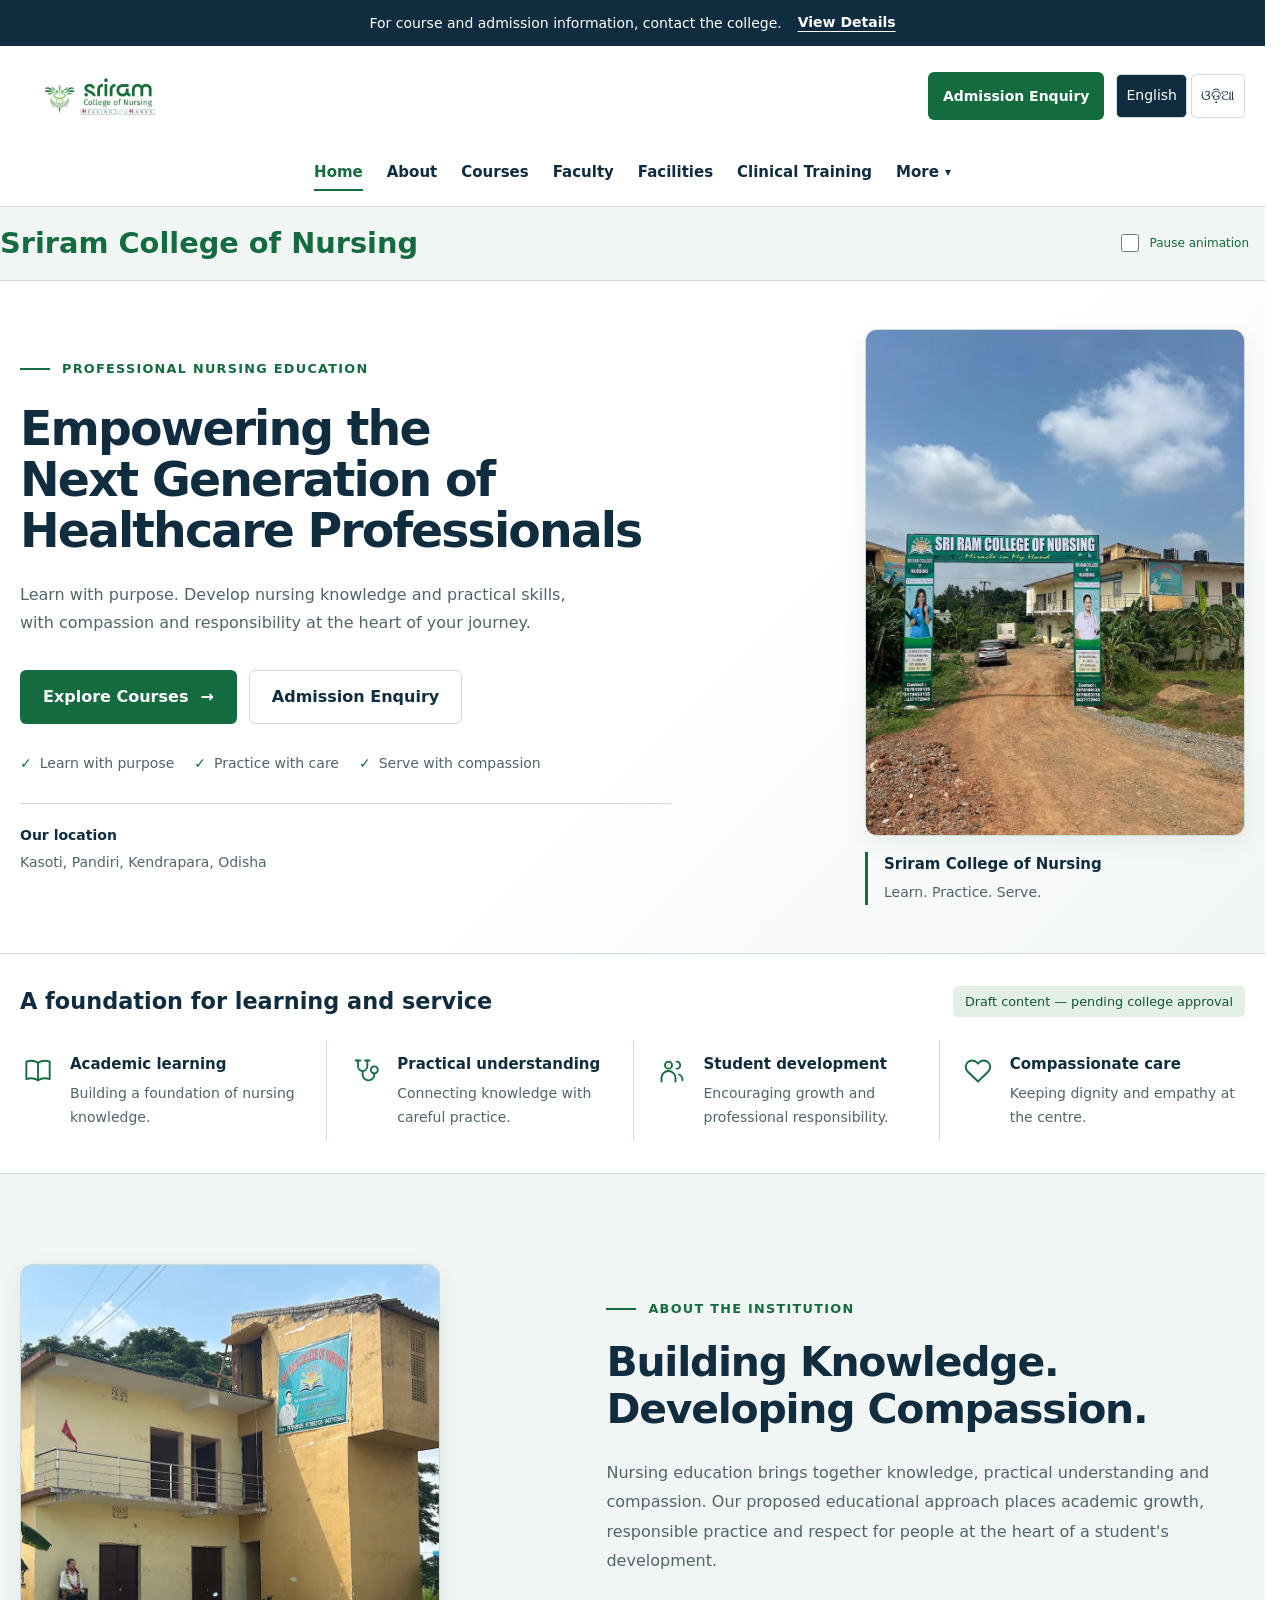
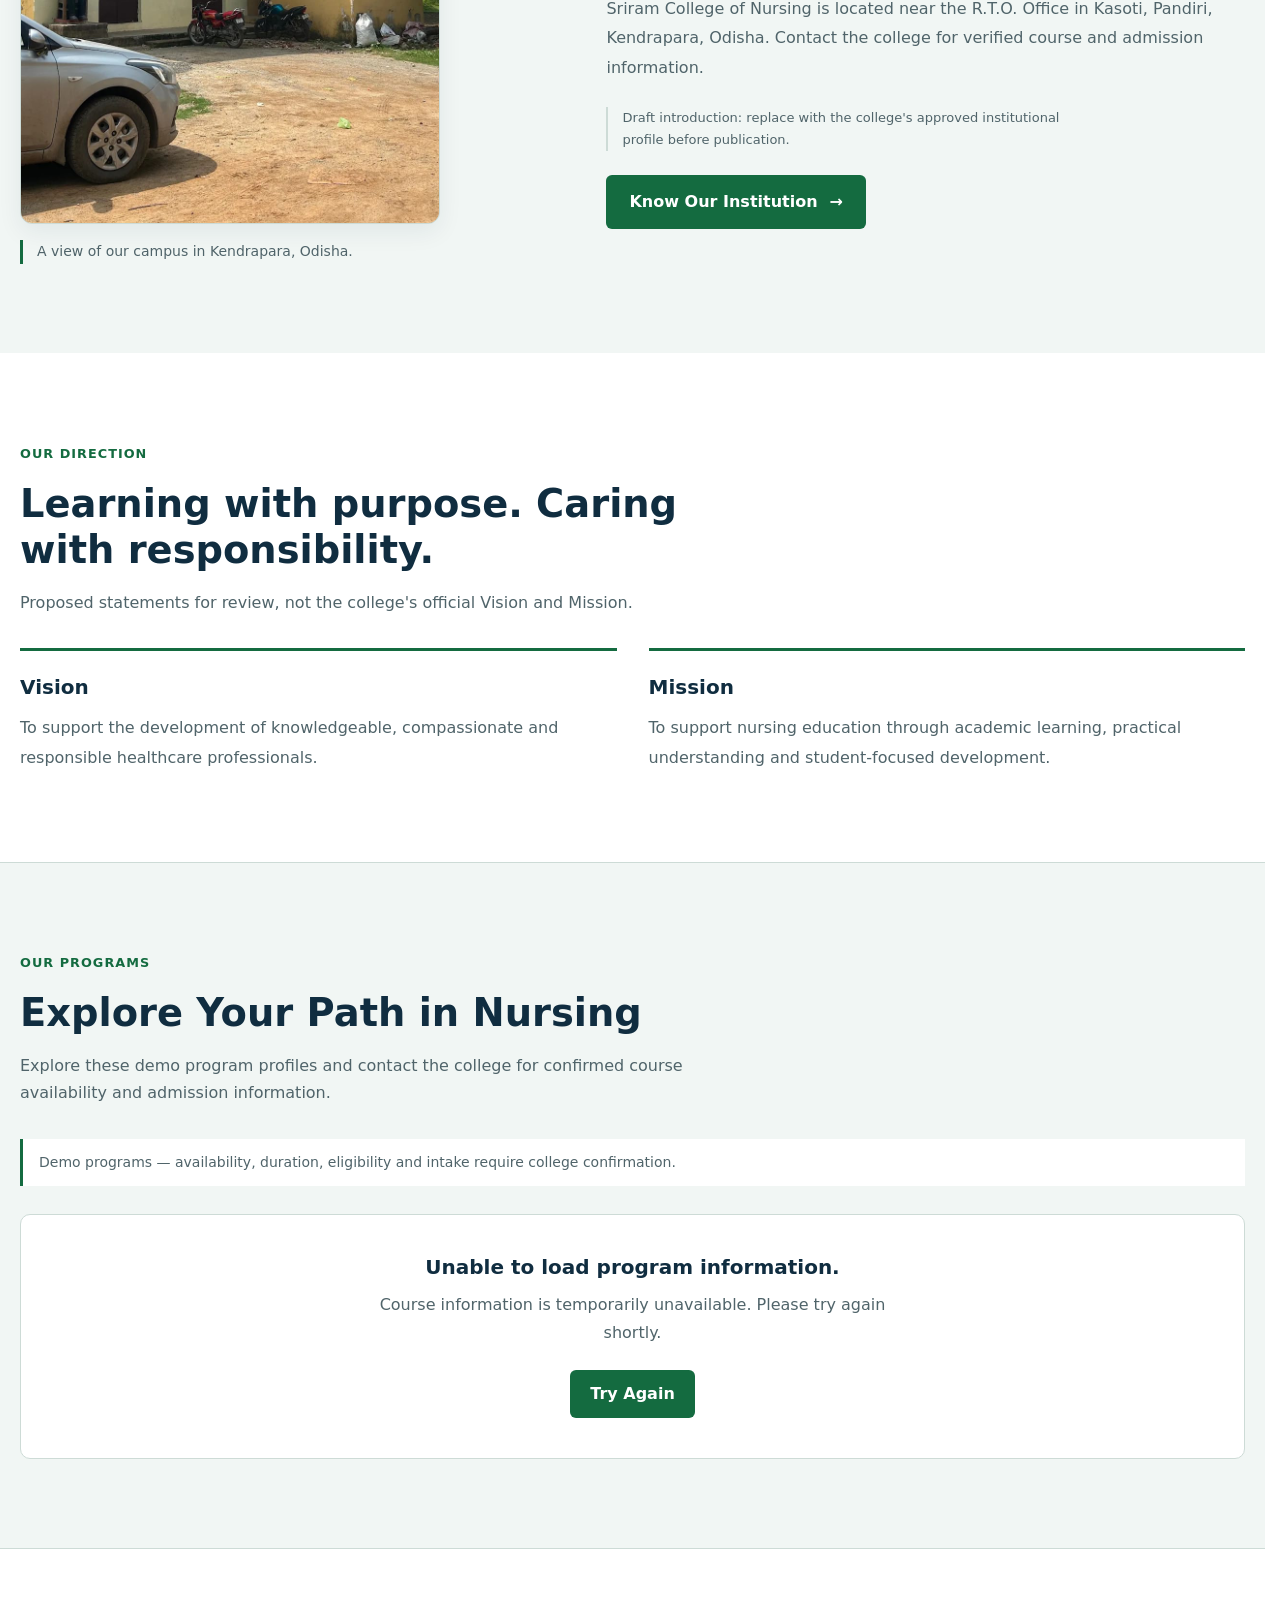
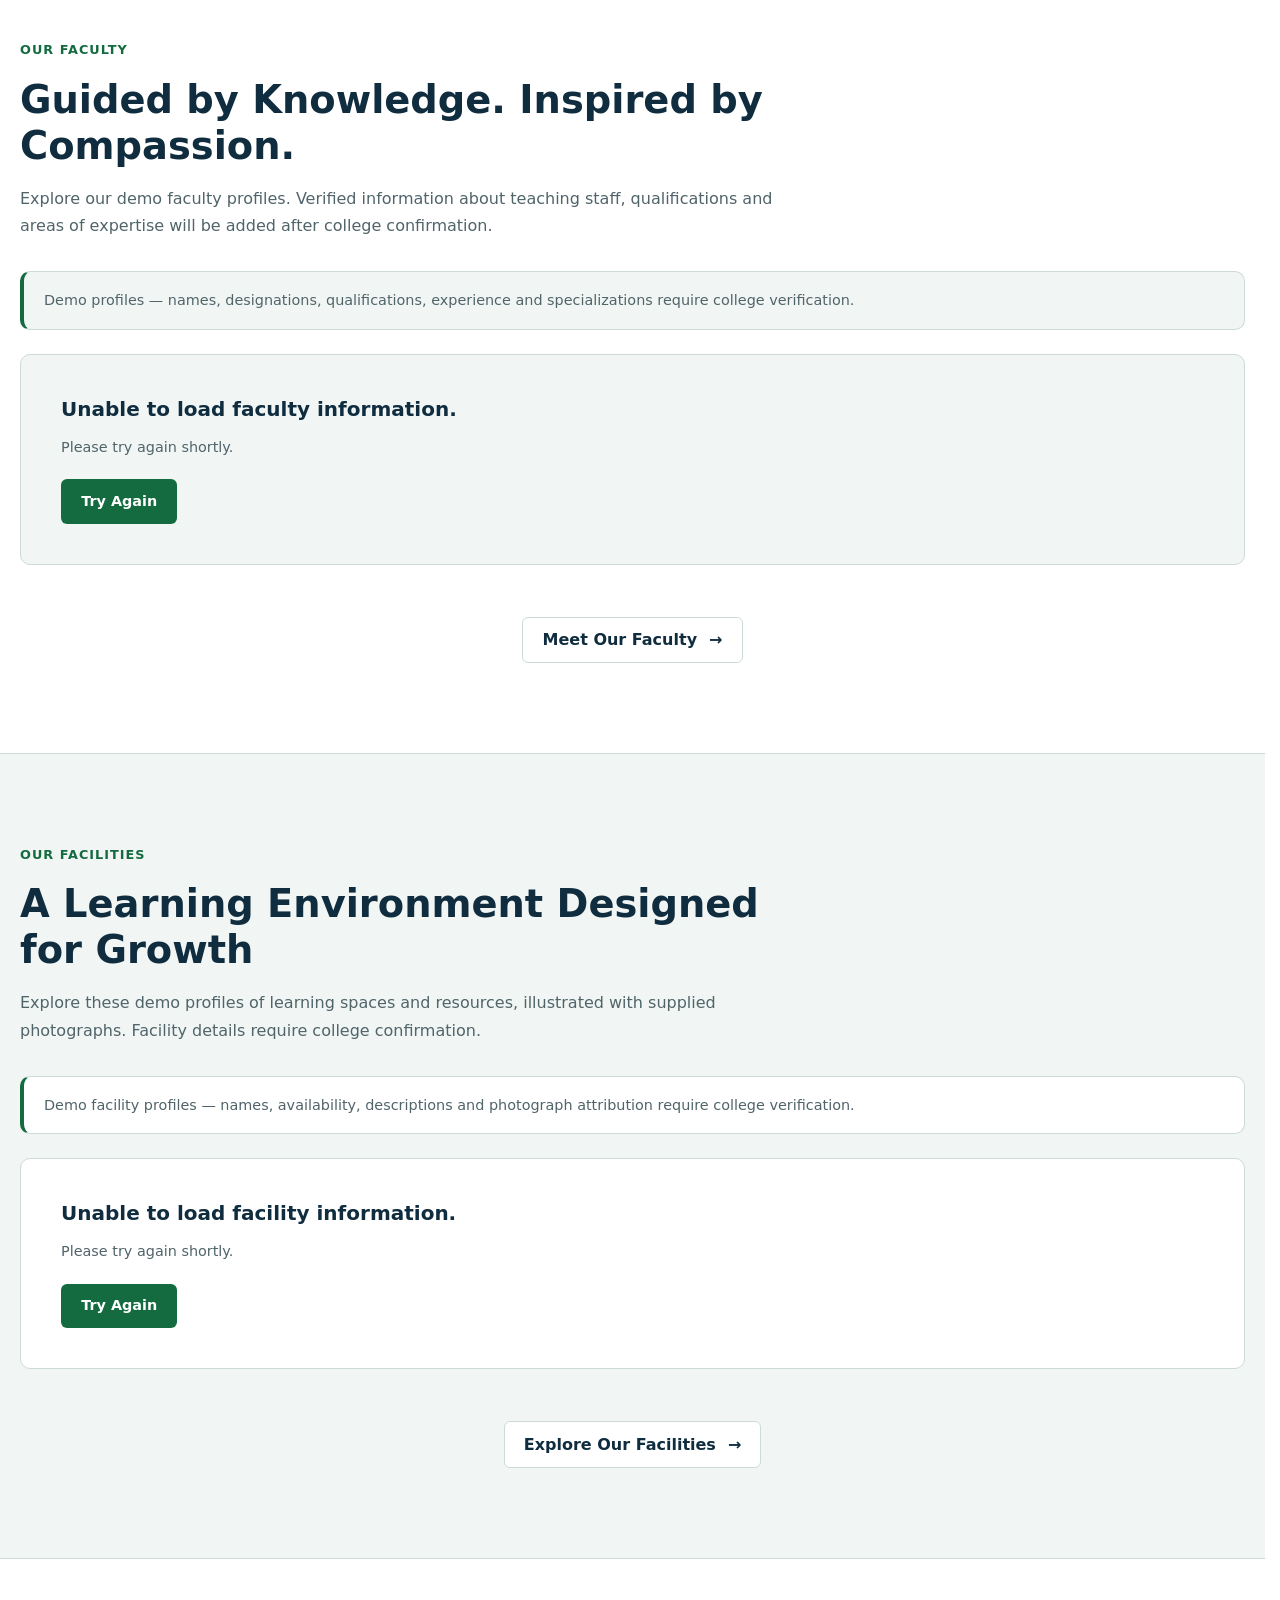
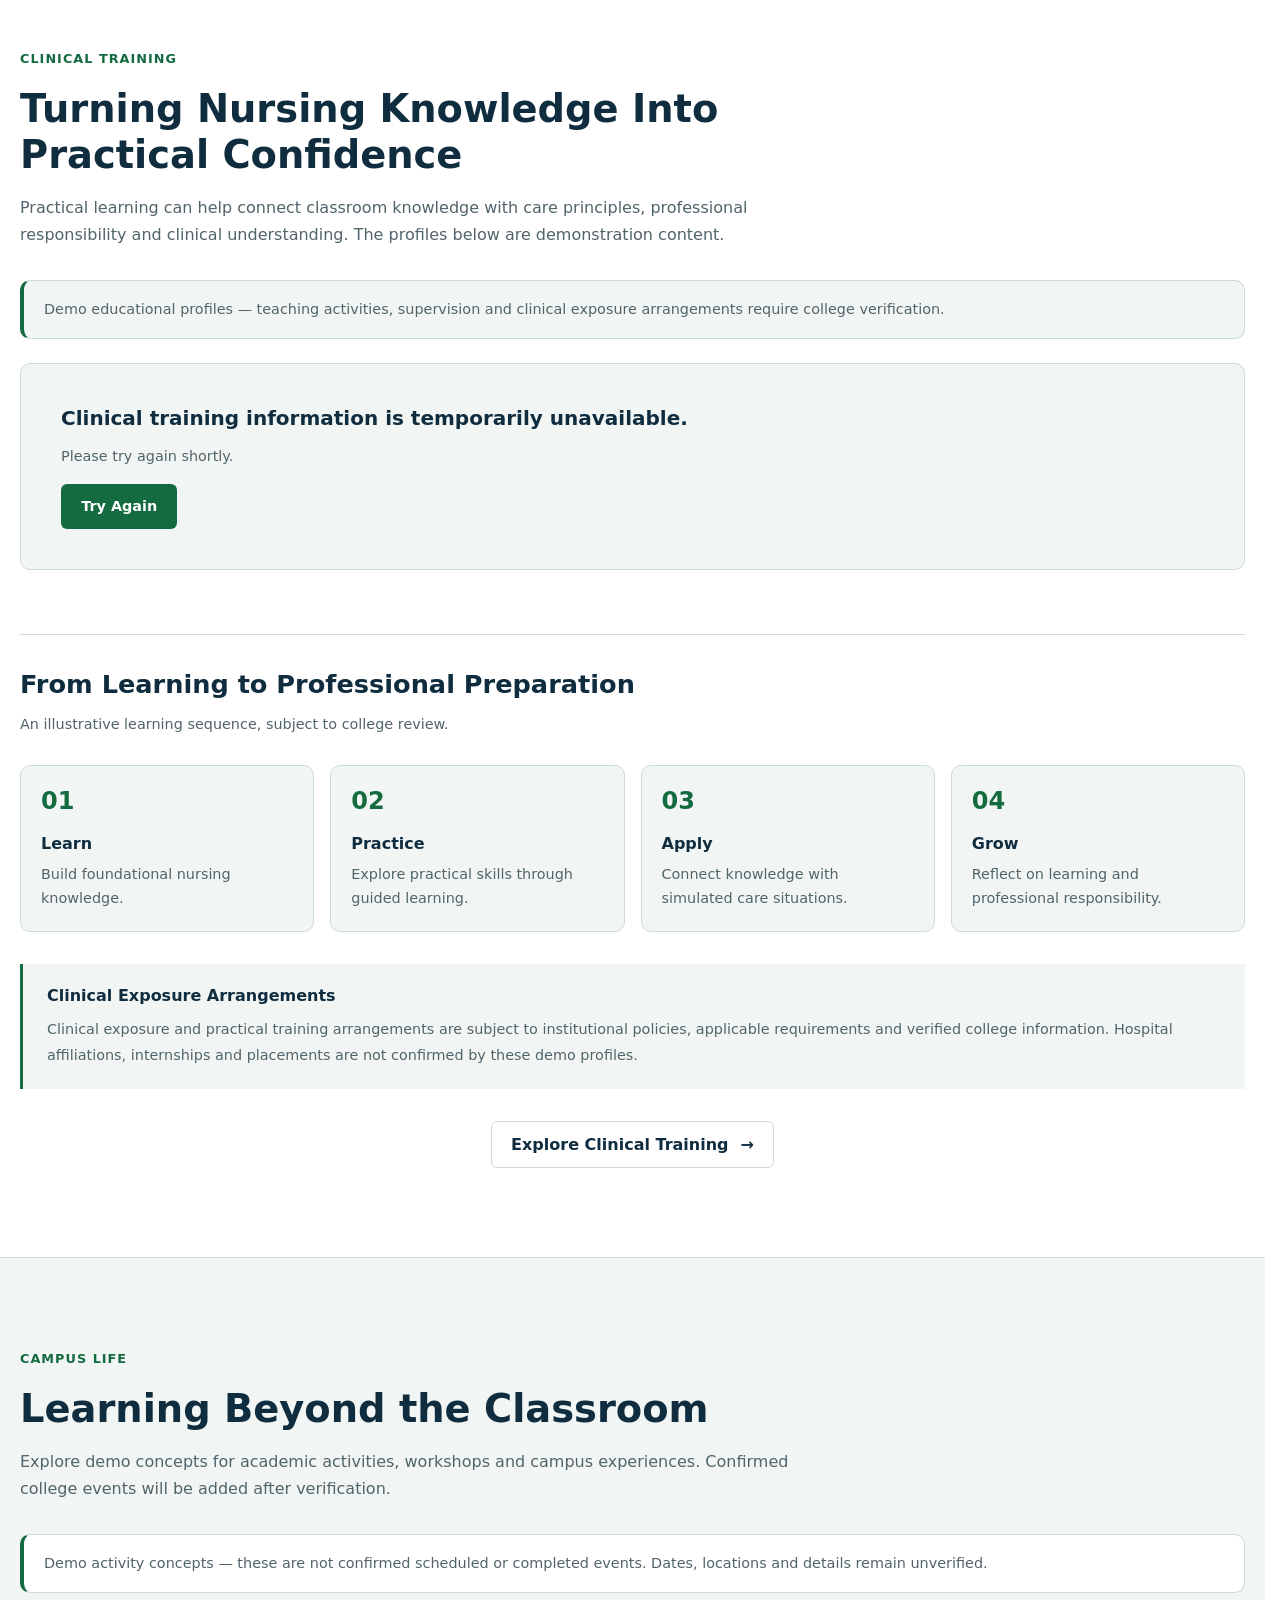
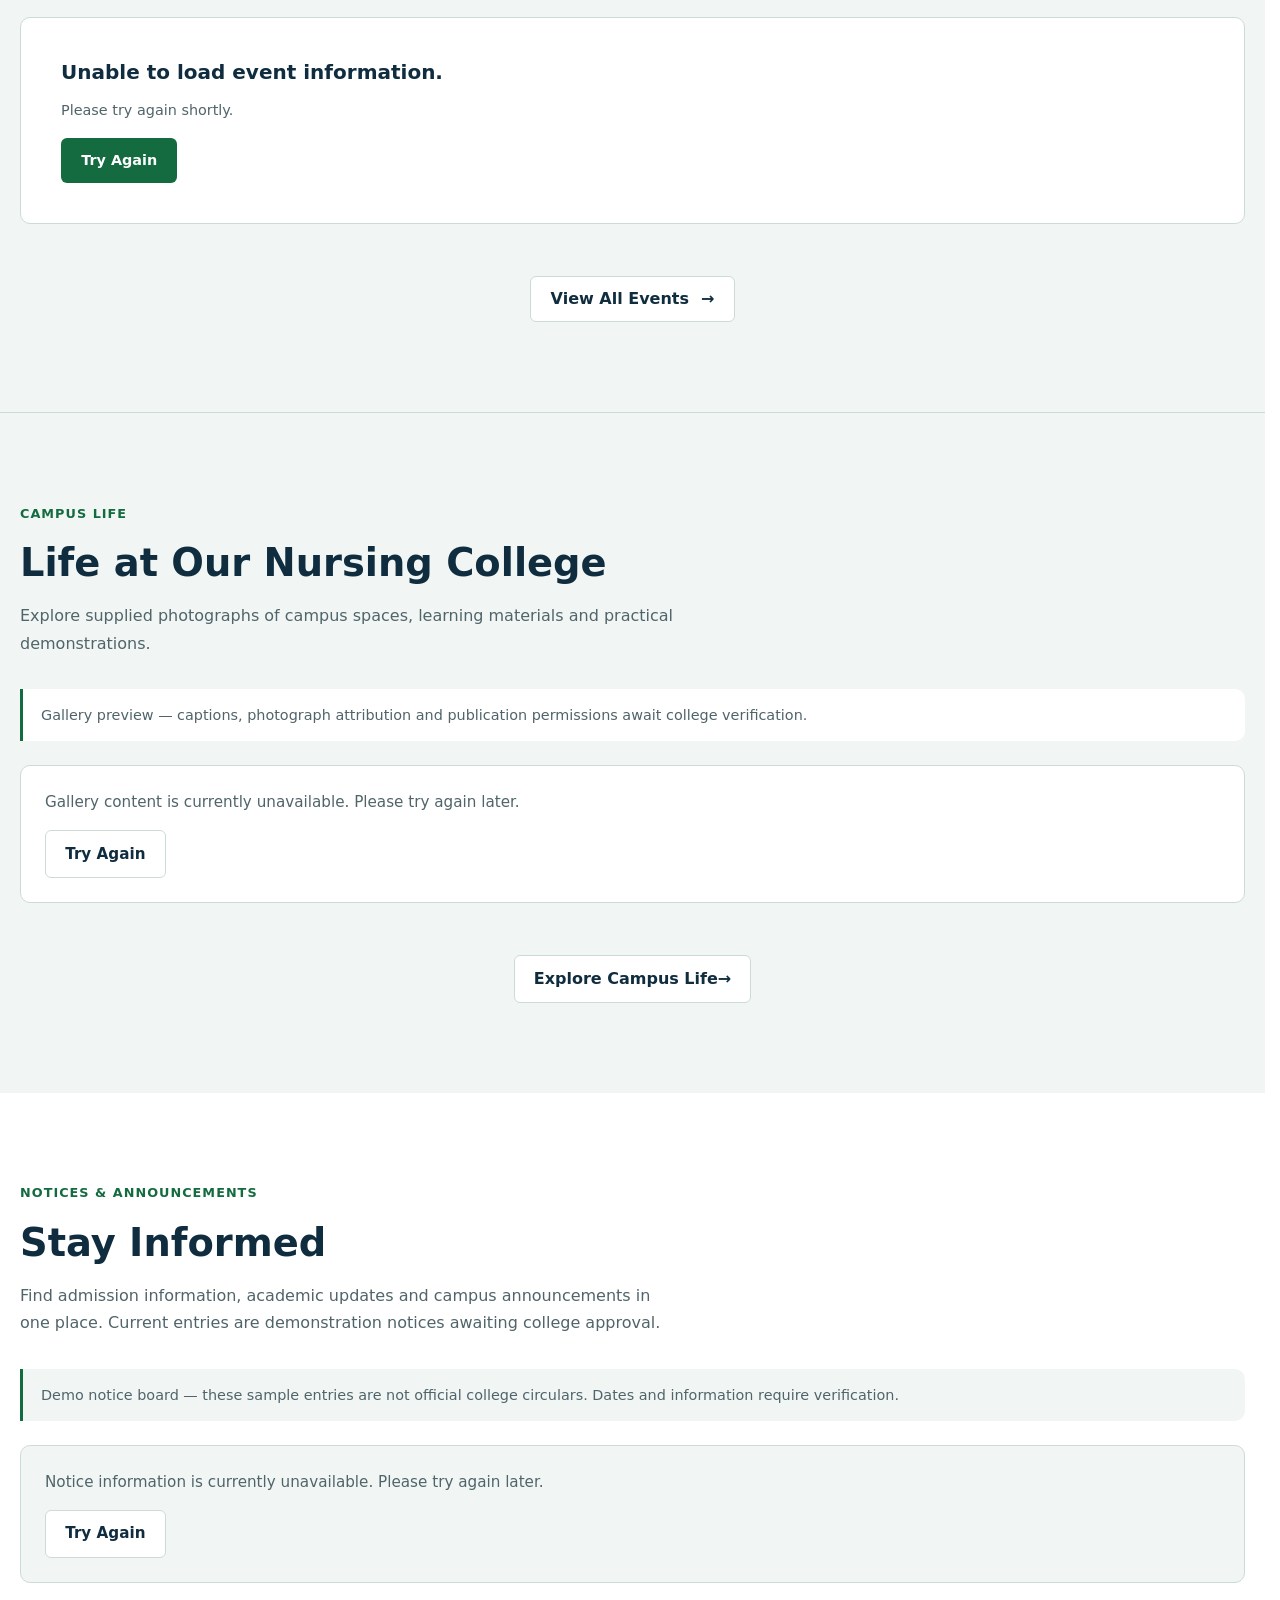
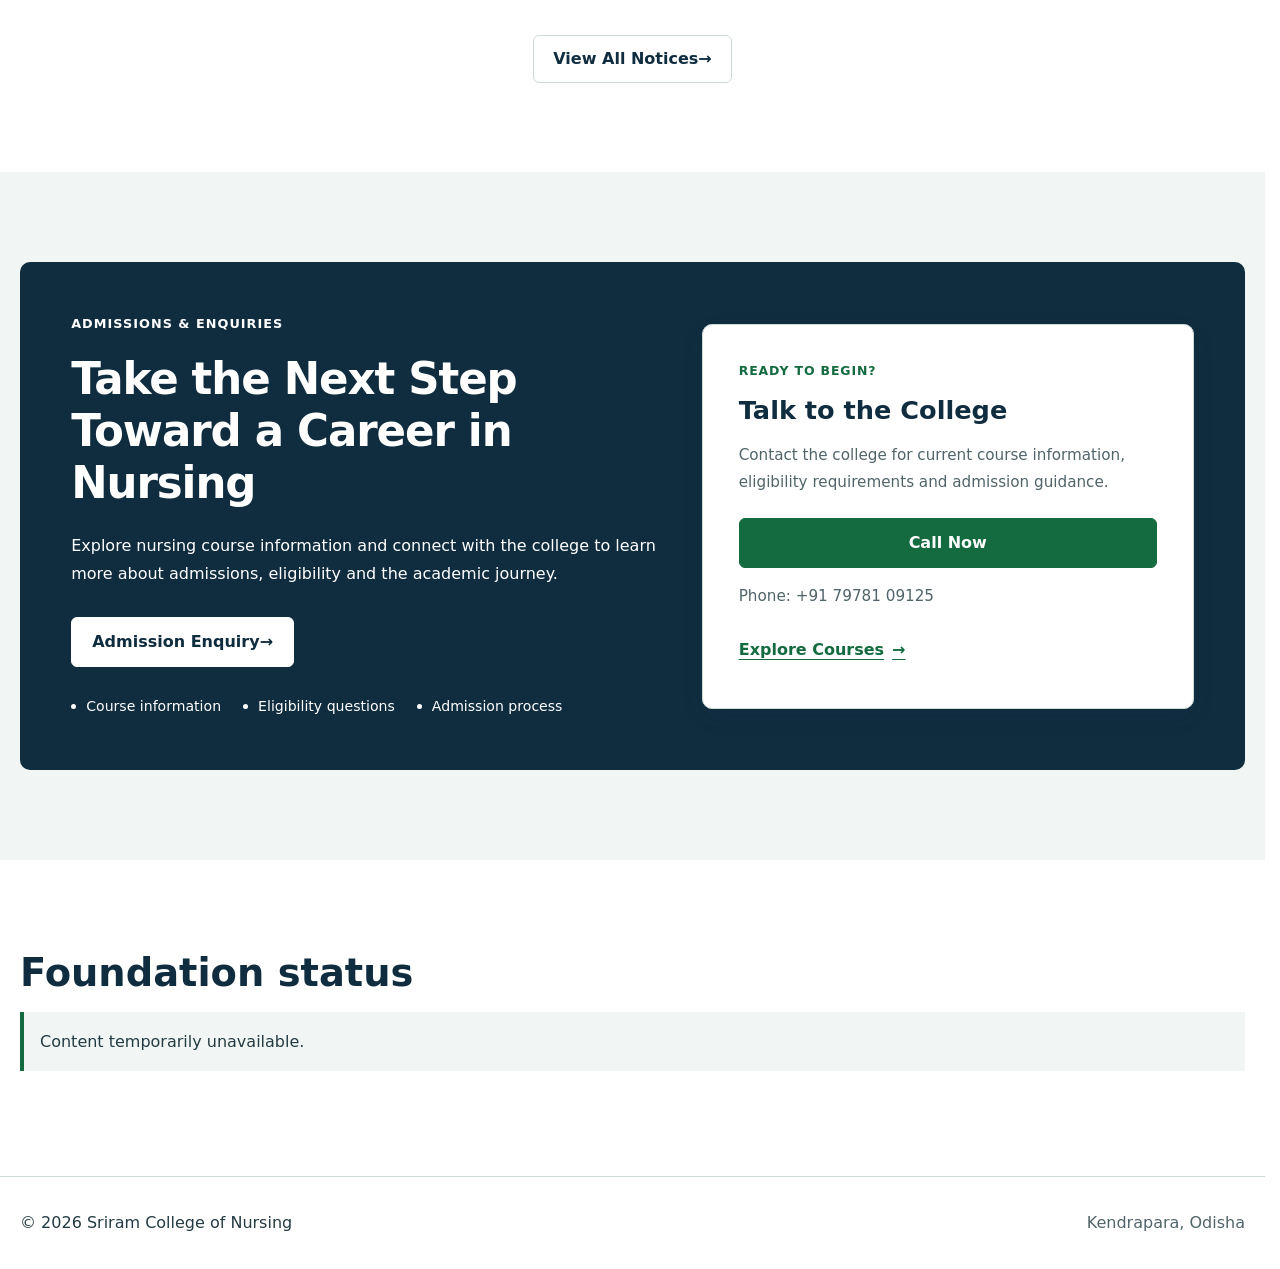
==== commit dbc752f8: "Improve responsive logo, fix frontend bugs, and animate college name" ====
--- a/frontend/index.html
+++ b/frontend/index.html
@@ -31,18 +31,18 @@
   <!-- CHANGE BEFORE PUBLISHING: use an approved college favicon. -->
   <link rel="icon" href="assets/icons/favicon.svg" type="image/svg+xml">
 
-  <link rel="stylesheet" href="css/style.css">
+  <link rel="stylesheet" href="css/style.css?v=20261008-2">
   <link rel="stylesheet" href="css/responsive.css">
   <link rel="stylesheet" href="css/animations.css">
 
   <script defer src="js/api.js"></script>
-  <script defer src="js/main.js"></script>
+  <script defer src="js/main.js?v=20261008-1"></script>
   <script defer src="js/home.js"></script>
-  <script defer src="js/courses.js"></script>
-  <script defer src="js/faculty.js"></script>
-  <script defer src="js/facilities.js"></script>
-  <script defer src="js/clinical-training.js"></script>
-  <script defer src="js/events.js"></script>
+  <script defer src="js/courses.js?v=20261008-1"></script>
+  <script defer src="js/faculty.js?v=20261008-1"></script>
+  <script defer src="js/facilities.js?v=20261008-1"></script>
+  <script defer src="js/clinical-training.js?v=20261008-1"></script>
+  <script defer src="js/events.js?v=20261008-1"></script>
   <script defer src="js/gallery.js"></script>
   <script defer src="js/notices.js"></script>
 
@@ -114,6 +114,13 @@
   </header>
 
   <main id="main" tabindex="-1">
+    <div class="college-name-banner">
+      <input class="college-name-pause" type="checkbox" id="pause-college-name">
+      <label class="college-name-pause-label" for="pause-college-name">Pause animation</label>
+      <div class="college-name-window">
+        <p class="college-name-track" data-i18n="footer">Sriram College of Nursing</p>
+      </div>
+    </div>
 
     <!-- HERO
          CHANGE BEFORE PUBLISHING: approve introductory copy. -->
@@ -1328,4 +1335,4 @@
     </div>
   </footer>
 </body>
-</html>+</html>
--- a/frontend/css/style.css
+++ b/frontend/css/style.css
@@ -41,7 +41,7 @@
 
 html {
   scroll-behavior: smooth;
-  scroll-padding-top: 180px;
+  scroll-padding-top: calc(var(--sticky-header-height, 164px) + 16px);
   scrollbar-gutter: stable;
 }
 
@@ -331,6 +331,72 @@
    GLOBAL HEADER
    ================================================== */
 
+.college-name-banner {
+  display: grid;
+  grid-template-columns: minmax(0, 1fr) auto auto;
+  align-items: center;
+  column-gap: 8px;
+  padding: 12px 16px 12px 0;
+  background: var(--surface);
+  border-bottom: 1px solid var(--border);
+  color: var(--secondary);
+}
+
+.college-name-window {
+  grid-column: 1;
+  grid-row: 1;
+  overflow: hidden;
+}
+
+.college-name-track {
+  width: max-content;
+  margin: 0;
+  font-size: clamp(1.1rem, 2.4vw, 1.8rem);
+  font-weight: 750;
+  white-space: nowrap;
+  animation: college-name-running 18s linear infinite;
+  animation-delay: -3s;
+}
+
+.college-name-pause {
+  grid-column: 2;
+  grid-row: 1;
+  width: 18px;
+  height: 18px;
+  accent-color: var(--secondary);
+}
+
+.college-name-pause-label {
+  grid-column: 3;
+  grid-row: 1;
+  max-width: 7rem;
+  padding-block: 10px;
+  font-size: 0.75rem;
+  cursor: pointer;
+}
+
+.college-name-pause:checked ~ .college-name-window .college-name-track,
+.college-name-window:hover .college-name-track {
+  animation-play-state: paused;
+}
+
+@keyframes college-name-running {
+  from { transform: translateX(-100%); }
+  to { transform: translateX(100vw); }
+}
+
+@media (prefers-reduced-motion: reduce) {
+  .college-name-banner { display: block; padding: 12px 16px; }
+  .college-name-pause, .college-name-pause-label { display: none; }
+  .college-name-track {
+    width: auto;
+    white-space: normal;
+    text-align: center;
+    animation: none;
+    transform: none;
+  }
+}
+
 .site-header {
   position: sticky;
   top: 0;
@@ -410,8 +476,8 @@
 
 .navbar-logo {
   width: auto;
-  height: 60px;
-  max-width: 160px;
+  height: 76px;
+  max-width: 180px;
   object-fit: contain;
 }
 
@@ -670,8 +736,8 @@
 
 .drawer-logo {
   width: auto;
-  height: 48px;
-  max-width: 150px;
+  height: 64px;
+  max-width: 170px;
   object-fit: contain;
 }
 
@@ -845,8 +911,8 @@
   }
 
   .navbar-logo {
-    height: 46px;
-    max-width: 125px;
+    height: 58px;
+    max-width: 140px;
   }
 
   .navbar-actions {
@@ -883,8 +949,8 @@
 
 @media (max-width: 389px) {
   .navbar-logo {
-    height: 42px;
-    max-width: 110px;
+    height: 52px;
+    max-width: 120px;
   }
 
   .site-header .language-switch button {
@@ -5335,4 +5401,4 @@
     animation: none;
     transform: none;
   }
-}+}
